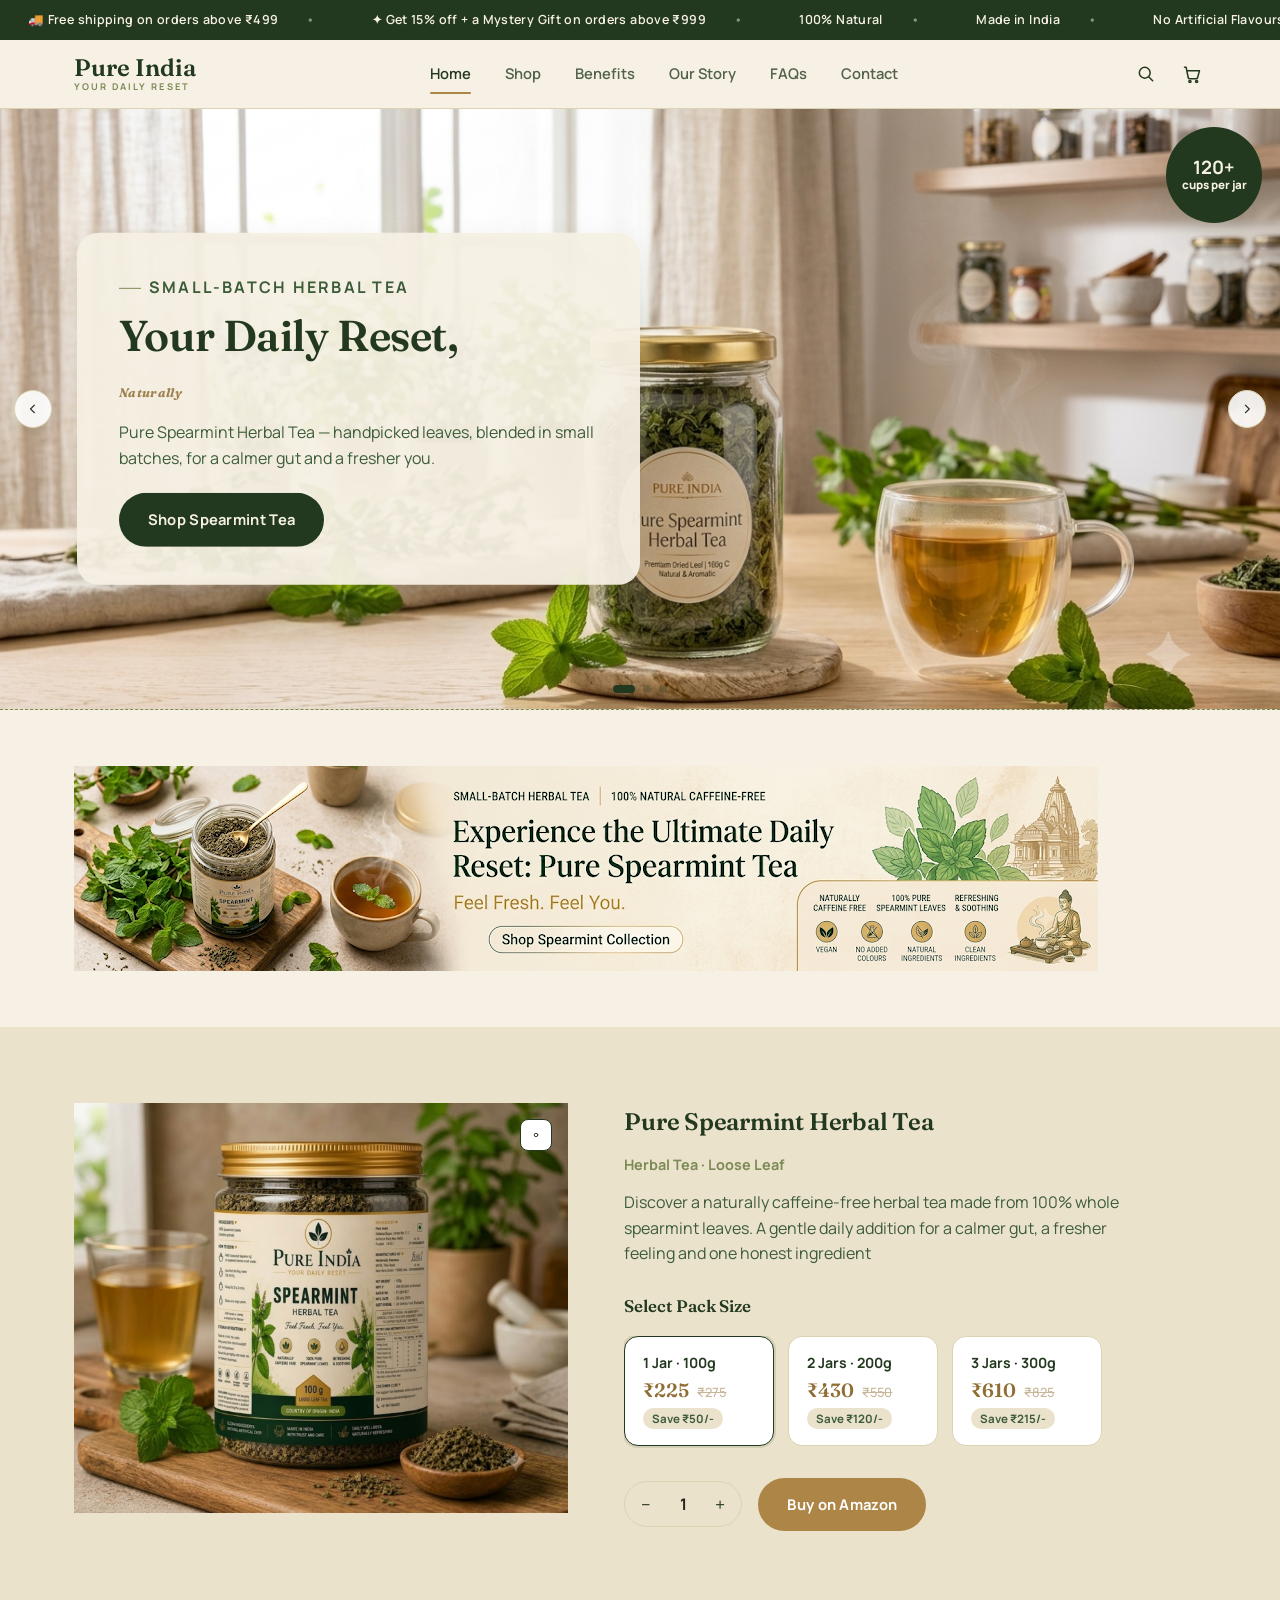
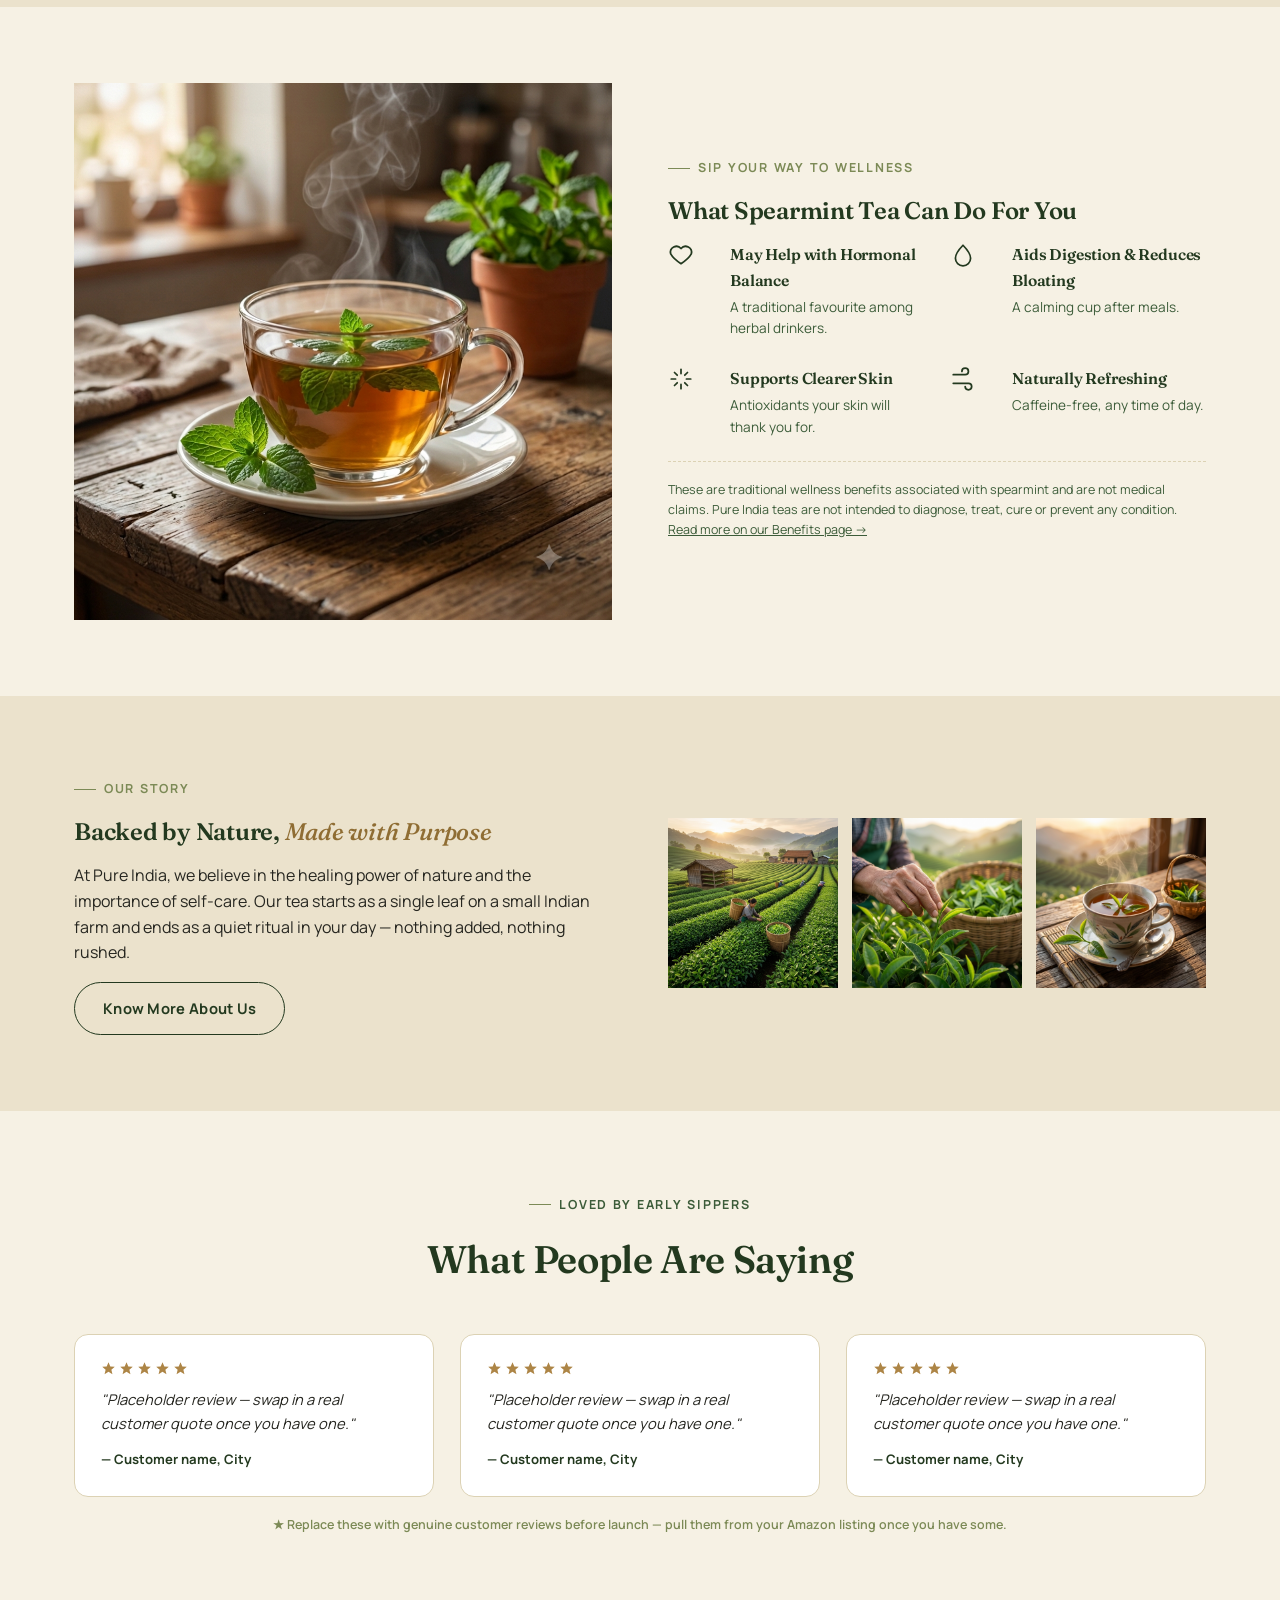
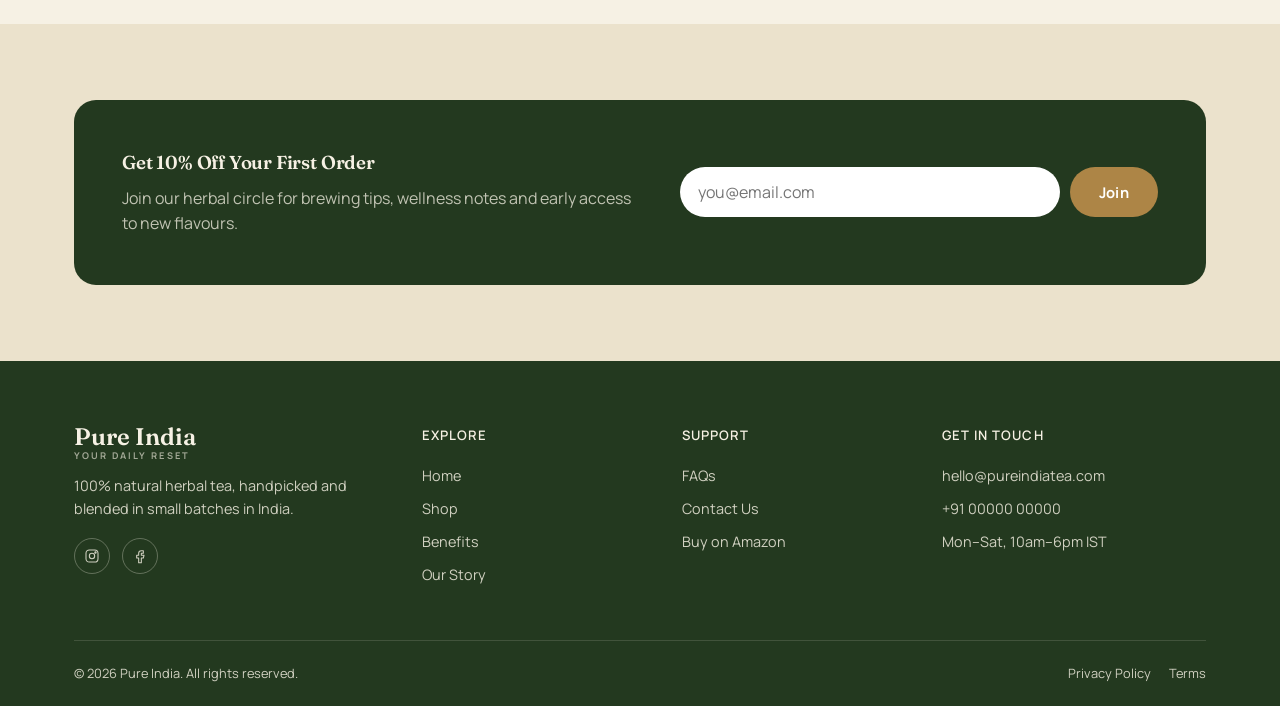
==== index.html @ 882fca74 "updates" ====
<!DOCTYPE html>
<html lang="en" class="is-loading">

<head>
  <meta charset="UTF-8">
  <meta name="viewport" content="width=device-width, initial-scale=1.0">
  <title>Pure India — Your Daily Reset, Naturally</title>
  <meta name="description"
    content="Pure India makes small-batch, 100% natural herbal tea, handpicked and blended in India. Meet our first tea: Pure Spearmint Herbal Tea.">
  <link rel="stylesheet" href="css/style.css">
</head>

<body>

  <!-- ============== LOADER ============== -->
  <div id="siteLoader" class="site-loader" role="status" aria-label="Loading Pure India">
    <div class="loader-mark">
      <span class="loader-steam s1"></span>
      <span class="loader-steam s2"></span>
      <span class="loader-steam s3"></span>
      <span class="loader-pulse p1"></span>
      <span class="loader-pulse p2"></span>
      <div class="loader-card">
        <img src="public/logo.png" alt="" class="loader-logo">
      </div>
    </div>
    <p class="loader-text">Steeping your reset<span class="loader-dots"><span>.</span><span>.</span><span>.</span></span></p>
  </div>

  <!-- ============== HEADER ============== -->
  <header class="site-header">
    <div class="topbar">
      <div class="marquee">
        <div class="marquee-track">
          <span class="marquee-item">&#128666; Free shipping on orders above &#8377;499</span>
          <span class="marquee-item">&#10022; Get 15% off + a Mystery Gift on orders above &#8377;999</span>
          <span class="marquee-item">100% Natural</span>
          <span class="marquee-item">Made in India</span>
          <span class="marquee-item">No Artificial Flavours</span>
          <span class="marquee-item">&#128666; Free shipping on orders above &#8377;499</span>
          <span class="marquee-item">&#10022; Get 15% off + a Mystery Gift on orders above &#8377;999</span>
          <span class="marquee-item">100% Natural</span>
          <span class="marquee-item">Made in India</span>
          <span class="marquee-item">No Artificial Flavours</span>
        </div>
      </div>
    </div>
    <div class="nav-wrap container">
      <a href="index.html" class="logo">Pure India <span>Your Daily Reset</span></a>
      <nav class="main-nav" id="mainNav">
        <a href="index.html" class="active">Home</a>
        <a href="shop.html">Shop</a>
        <a href="benefits.html">Benefits</a>
        <a href="our-story.html">Our Story</a>
        <a href="faqs.html">FAQs</a>
        <a href="contact.html">Contact</a>
      </nav>
      <div class="nav-actions">
        <button class="icon-btn" id="searchToggle" aria-label="Toggle search">
          <svg viewBox="0 0 24 24" fill="none" stroke="currentColor" stroke-width="1.8" stroke-linecap="round">
            <circle cx="10.5" cy="10.5" r="6.5" />
            <line x1="20" y1="20" x2="15.5" y2="15.5" />
          </svg>
        </button>
        <a href="shop.html" class="icon-btn" aria-label="Shop">
          <svg viewBox="0 0 24 24" fill="none" stroke="currentColor" stroke-width="1.8" stroke-linecap="round"
            stroke-linejoin="round">
            <path d="M3 4h2l2.4 12.2a2 2 0 0 0 2 1.6h7.4a2 2 0 0 0 2-1.6L21 8H6" />
            <circle cx="9.5" cy="21" r="1.3" />
            <circle cx="17.5" cy="21" r="1.3" />
          </svg>
        </a>
        <button class="icon-btn menu-toggle" id="menuToggle" aria-label="Toggle menu" aria-expanded="false">
          <svg viewBox="0 0 24 24" fill="none" stroke="currentColor" stroke-width="1.8" stroke-linecap="round">
            <line x1="3" y1="6" x2="21" y2="6" />
            <line x1="3" y1="12" x2="21" y2="12" />
            <line x1="3" y1="18" x2="21" y2="18" />
          </svg>
        </button>
      </div>
    </div>
    <form class="search-bar" id="searchForm">
      <input type="text" id="searchInput" placeholder="Search teas, benefits, brewing tips…">
      <button type="submit">Go</button>
    </form>
  </header>

  <!-- ============== HERO CAROUSEL (full top section) ============== -->
  <section class="hero-carousel">
    <div class="carousel" id="heroCarousel">
      <div class="carousel-track">
        <div class="carousel-slide">
          <div class="carousel-caption">
            <p class="eyebrow">Small-batch herbal tea</p>
            <h1>Your Daily Reset,<br><span class="script">Naturally</span></h1>
            <p>Pure Spearmint Herbal Tea — handpicked leaves, blended in small batches, for a calmer gut and a fresher
              you.</p>
            <a href="shop.html" class="btn btn-primary">Shop Spearmint Tea</a>
          </div>
          <img src="public/carousal-1.png" alt="Spearmint jar with loose leaf tea">
          <div class="pill-tag"><strong>120+</strong>cups per jar</div>
        </div>
        <div class="carousel-slide slide-promo">
          <div class="carousel-caption">
            <p class="eyebrow">India's Finest Wellness Teas</p>
            <h1>Get 15% Off + <span class="script">a Mystery Gift</span></h1>
            <p>On every order above ₹999. Stock up on your daily reset.</p>
            <a href="shop.html" class="btn btn-gold">Shop Now</a>
          </div>
          <img src="public/carousal-2.png" alt="Promo graphic — 15% off and a mystery gift, jar with gift packaging">
        </div>
        <div class="carousel-slide">
          <div class="carousel-caption">
            <p class="eyebrow">100% Natural · Caffeine-Free</p>
            <h1>Made with Care, <span class="script">Made in India</span></h1>
            <p>No dust, no fillers, no artificial colour or flavour — just whole spearmint leaves.</p>
            <a href="benefits.html" class="btn btn-primary">See the Benefits</a>
          </div>
          <img src="public/carousal-3.png" alt="brewed cup with fresh mint">
          <div class="pill-tag"><strong>120+</strong>cups per jar</div>
        </div>
      </div>
      <button class="carousel-arrow prev" aria-label="Previous slide">&#8249;</button>
      <button class="carousel-arrow next" aria-label="Next slide">&#8250;</button>
      <div class="carousel-dots">
        <button class="dot active" data-index="0" aria-label="Slide 1"></button>
        <button class="dot" data-index="1" aria-label="Slide 2"></button>
        <button class="dot" data-index="2" aria-label="Slide 3"></button>
      </div>
    </div>
  </section>

  <!-- ============== BANNER STRIP (placeholder, below carousel) ============== -->
  <section class="tagline-banner-section">
    <div class="container">
      <img src="public/Banner.png" alt="brewed cup with fresh mint">
    </div>
  </section>

  <!-- ============== PRODUCT SHOWCASE ============== -->
  <section class="section-alt">
    <div class="container product-showcase reveal">
      <div class="product-showcase-media">
        <div class="media-badge" aria-hidden="true">
          <svg viewBox="0 0 24 24" fill="none" stroke="currentColor" stroke-width="1.6" stroke-linecap="round"
            stroke-linejoin="round">
            <circle cx="12" cy="12" r="3" />
          </svg>
        </div>
        <img src="public/image-1.jpg" alt="Pure Spearmint Tea jar">
      </div>

      <div class="product-showcase-info">
        <h2>Pure Spearmint Herbal Tea</h2>
        <p class="category-label">Herbal Tea · Loose Leaf</p>
        <p class="showcase-desc">Discover a naturally caffeine-free herbal tea made from 100% whole spearmint leaves. A
          gentle daily addition for a calmer gut, a fresher feeling and one honest ingredient</p>


        <h3 class="mini-heading">Select Pack Size</h3>
        <div class="pack-scroller">
          <button class="pack-card active" type="button">
            <span class="pack-label">1 Jar · 100g</span>
            <span class="pack-price">₹225 <del>₹275</del></span>
            <span class="pack-save">Save ₹50/-</span>
          </button>
          <button class="pack-card" type="button">
            <span class="pack-label">2 Jars · 200g</span>
            <span class="pack-price">₹430 <del>₹550</del></span>
            <span class="pack-save">Save ₹120/-</span>
          </button>
          <button class="pack-card" type="button">
            <span class="pack-label">3 Jars · 300g</span>
            <span class="pack-price">₹610 <del>₹825</del></span>
            <span class="pack-save">Save ₹215/-</span>
          </button>
        </div>

        <div class="qty-buy-row">
          <div class="qty-box">
            <button class="qty-minus" aria-label="Decrease quantity">−</button>
            <span>1</span>
            <button class="qty-plus" aria-label="Increase quantity">+</button>
          </div>
          <a href="#" class="btn btn-gold amazon-cta">Buy on Amazon</a>
        </div>
      </div>
    </div>
  </section>

  <!-- ============== WELLNESS BENEFITS TEASER ============== -->
  <section>

    <div class="container wellness-strip">
      <div class="reveal">
        <img src="public/image-2.png" alt="brewed cup with mint leaves">
      </div>
      <div class="reveal">
        <p class="eyebrow">Sip your way to wellness</p>
        <h2>What Spearmint Tea Can Do For You</h2>
        <div class="wellness-list">
          <div class="wellness-item">
            <div class="icon-wrap"><svg viewBox="0 0 24 24" fill="none" stroke="currentColor" stroke-width="1.6"
                stroke-linecap="round" stroke-linejoin="round">
                <path d="M12 20s-7-4.4-9.5-9A5.5 5.5 0 0 1 12 6a5.5 5.5 0 0 1 9.5 5c-2.5 4.6-9.5 9-9.5 9z" />
              </svg></div>
            <div>
              <h4>May Help with Hormonal Balance</h4>
              <p>A traditional favourite among herbal drinkers.</p>
            </div>
          </div>
          <div class="wellness-item">
            <div class="icon-wrap"><svg viewBox="0 0 24 24" fill="none" stroke="currentColor" stroke-width="1.6"
                stroke-linecap="round" stroke-linejoin="round">
                <path d="M12 3s7 7.2 7 12a7 7 0 0 1-14 0c0-4.8 7-12 7-12z" />
              </svg></div>
            <div>
              <h4>Aids Digestion &amp; Reduces Bloating</h4>
              <p>A calming cup after meals.</p>
            </div>
          </div>
          <div class="wellness-item">
            <div class="icon-wrap"><svg viewBox="0 0 24 24" fill="none" stroke="currentColor" stroke-width="1.6"
                stroke-linecap="round" stroke-linejoin="round">
                <path d="M12 3v4M12 17v4M3 12h4M17 12h4M6 6l2.5 2.5M15.5 15.5L18 18M18 6l-2.5 2.5M8.5 15.5L6 18" />
              </svg></div>
            <div>
              <h4>Supports Clearer Skin</h4>
              <p>Antioxidants your skin will thank you for.</p>
            </div>
          </div>
          <div class="wellness-item">
            <div class="icon-wrap"><svg viewBox="0 0 24 24" fill="none" stroke="currentColor" stroke-width="1.6"
                stroke-linecap="round">
                <path d="M3 8h11a3 3 0 1 0-3-3" />
                <path d="M3 16h14a3 3 0 1 1-3 3" />
              </svg></div>
            <div>
              <h4>Naturally Refreshing</h4>
              <p>Caffeine-free, any time of day.</p>
            </div>
          </div>
        </div>
        <p class="disclaimer" style="margin-top:22px;">These are traditional wellness benefits associated with spearmint
          and are not medical claims. Pure India teas are not intended to diagnose, treat, cure or prevent any
          condition. <a href="benefits.html" style="text-decoration:underline;">Read more on our Benefits page →</a></p>
      </div>
    </div>
  </section>

  <!-- ============== STORY TEASER ============== -->
  <section class="section-alt">
    <div class="container story-strip">
      <div class="reveal">
        <p class="eyebrow">Our Story</p>
        <h2>Backed by Nature, <span class="script">Made with Purpose</span></h2>
        <p>At Pure India, we believe in the healing power of nature and the importance of self-care. Our tea starts as a
          single leaf on a small Indian farm and ends as a quiet ritual in your day — nothing added, nothing rushed.</p>
        <a href="our-story.html" class="btn btn-outline">Know More About Us</a>
      </div>
      <div class="photo-fan reveal">
        <img src="public/image-3.png" alt="Farm photo">
        <img src="public/image-4.png" alt="Handpicked leaves">
        <img src="public/image-5.png" alt="Cup of tea">
      </div>
    </div>
  </section>

  <!-- ============== TESTIMONIALS (placeholder) ============== -->
  <section>
    <div class="container">
      <div class="section-head reveal">
        <p class="eyebrow">Loved by early sippers</p>
        <h2>What People Are Saying</h2>
      </div>
      <div class="testimonial-grid reveal">
        <div class="testimonial-card">
          <div class="stars"><svg viewBox="0 0 24 24" fill="currentColor">
              <path d="M12 2l2.9 6.6 7.1.7-5.4 4.7 1.7 7-6.3-3.8-6.3 3.8 1.7-7L2 9.3l7.1-.7L12 2z" />
            </svg><svg viewBox="0 0 24 24" fill="currentColor">
              <path d="M12 2l2.9 6.6 7.1.7-5.4 4.7 1.7 7-6.3-3.8-6.3 3.8 1.7-7L2 9.3l7.1-.7L12 2z" />
            </svg><svg viewBox="0 0 24 24" fill="currentColor">
              <path d="M12 2l2.9 6.6 7.1.7-5.4 4.7 1.7 7-6.3-3.8-6.3 3.8 1.7-7L2 9.3l7.1-.7L12 2z" />
            </svg><svg viewBox="0 0 24 24" fill="currentColor">
              <path d="M12 2l2.9 6.6 7.1.7-5.4 4.7 1.7 7-6.3-3.8-6.3 3.8 1.7-7L2 9.3l7.1-.7L12 2z" />
            </svg><svg viewBox="0 0 24 24" fill="currentColor">
              <path d="M12 2l2.9 6.6 7.1.7-5.4 4.7 1.7 7-6.3-3.8-6.3 3.8 1.7-7L2 9.3l7.1-.7L12 2z" />
            </svg></div>
          <p>"Placeholder review — swap in a real customer quote once you have one."</p>
          <footer>— Customer name, City</footer>
        </div>
        <div class="testimonial-card">
          <div class="stars"><svg viewBox="0 0 24 24" fill="currentColor">
              <path d="M12 2l2.9 6.6 7.1.7-5.4 4.7 1.7 7-6.3-3.8-6.3 3.8 1.7-7L2 9.3l7.1-.7L12 2z" />
            </svg><svg viewBox="0 0 24 24" fill="currentColor">
              <path d="M12 2l2.9 6.6 7.1.7-5.4 4.7 1.7 7-6.3-3.8-6.3 3.8 1.7-7L2 9.3l7.1-.7L12 2z" />
            </svg><svg viewBox="0 0 24 24" fill="currentColor">
              <path d="M12 2l2.9 6.6 7.1.7-5.4 4.7 1.7 7-6.3-3.8-6.3 3.8 1.7-7L2 9.3l7.1-.7L12 2z" />
            </svg><svg viewBox="0 0 24 24" fill="currentColor">
              <path d="M12 2l2.9 6.6 7.1.7-5.4 4.7 1.7 7-6.3-3.8-6.3 3.8 1.7-7L2 9.3l7.1-.7L12 2z" />
            </svg><svg viewBox="0 0 24 24" fill="currentColor">
              <path d="M12 2l2.9 6.6 7.1.7-5.4 4.7 1.7 7-6.3-3.8-6.3 3.8 1.7-7L2 9.3l7.1-.7L12 2z" />
            </svg></div>
          <p>"Placeholder review — swap in a real customer quote once you have one."</p>
          <footer>— Customer name, City</footer>
        </div>
        <div class="testimonial-card">
          <div class="stars"><svg viewBox="0 0 24 24" fill="currentColor">
              <path d="M12 2l2.9 6.6 7.1.7-5.4 4.7 1.7 7-6.3-3.8-6.3 3.8 1.7-7L2 9.3l7.1-.7L12 2z" />
            </svg><svg viewBox="0 0 24 24" fill="currentColor">
              <path d="M12 2l2.9 6.6 7.1.7-5.4 4.7 1.7 7-6.3-3.8-6.3 3.8 1.7-7L2 9.3l7.1-.7L12 2z" />
            </svg><svg viewBox="0 0 24 24" fill="currentColor">
              <path d="M12 2l2.9 6.6 7.1.7-5.4 4.7 1.7 7-6.3-3.8-6.3 3.8 1.7-7L2 9.3l7.1-.7L12 2z" />
            </svg><svg viewBox="0 0 24 24" fill="currentColor">
              <path d="M12 2l2.9 6.6 7.1.7-5.4 4.7 1.7 7-6.3-3.8-6.3 3.8 1.7-7L2 9.3l7.1-.7L12 2z" />
            </svg><svg viewBox="0 0 24 24" fill="currentColor">
              <path d="M12 2l2.9 6.6 7.1.7-5.4 4.7 1.7 7-6.3-3.8-6.3 3.8 1.7-7L2 9.3l7.1-.7L12 2z" />
            </svg></div>
          <p>"Placeholder review — swap in a real customer quote once you have one."</p>
          <footer>— Customer name, City</footer>
        </div>
      </div>
      <p class="placeholder-note">★ Replace these with genuine customer reviews before launch — pull them from your
        Amazon listing once you have some.</p>
    </div>
  </section>

  <!-- ============== NEWSLETTER ============== -->
  <section class="section-alt">
    <div class="container">
      <div class="newsletter reveal">
        <div>
          <h3>Get 10% Off Your First Order</h3>
          <p>Join our herbal circle for brewing tips, wellness notes and early access to new flavours.</p>
        </div>
        <div>
          <form class="newsletter-form" data-fake-form data-success-msg="Thanks for joining! Check your inbox soon.">
            <input type="email" required placeholder="you@email.com">
            <button type="submit" class="btn btn-gold">Join</button>
          </form>
          <p class="form-msg" style="color:var(--cream);"></p>
        </div>
      </div>
    </div>
  </section>

  <!-- ============== FOOTER ============== -->
  <footer class="site-footer">
    <div class="container">
      <div class="footer-grid">
        <div>
          <a href="index.html" class="logo">Pure India <span>Your Daily Reset</span></a>
          <p style="max-width:280px; font-size:.9rem;">100% natural herbal tea, handpicked and blended in small batches
            in India.</p>
          <div class="footer-social">
            <a href="#" aria-label="Instagram"><svg viewBox="0 0 24 24" fill="none" stroke="currentColor"
                stroke-width="1.6">
                <rect x="3" y="3" width="18" height="18" rx="5" />
                <circle cx="12" cy="12" r="4" />
                <circle cx="17.2" cy="6.8" r="1" />
              </svg></a>
            <a href="#" aria-label="Facebook"><svg viewBox="0 0 24 24" fill="none" stroke="currentColor"
                stroke-width="1.6" stroke-linecap="round" stroke-linejoin="round">
                <path d="M14 8h3V4h-3a4 4 0 0 0-4 4v3H7v4h3v7h4v-7h3l1-4h-4V8z" />
              </svg></a>
          </div>
        </div>
        <div>
          <h4>Explore</h4>
          <ul class="footer-links">
            <li><a href="index.html">Home</a></li>
            <li><a href="shop.html">Shop</a></li>
            <li><a href="benefits.html">Benefits</a></li>
            <li><a href="our-story.html">Our Story</a></li>
          </ul>
        </div>
        <div>
          <h4>Support</h4>
          <ul class="footer-links">
            <li><a href="faqs.html">FAQs</a></li>
            <li><a href="contact.html">Contact Us</a></li>
            <li><a href="shop.html" class="amazon-cta">Buy on Amazon</a></li>
          </ul>
        </div>
        <div>
          <h4>Get in Touch</h4>
          <ul class="footer-links">
            <li>hello@pureindiatea.com</li>
            <li>+91 00000 00000</li>
            <li>Mon–Sat, 10am–6pm IST</li>
          </ul>
        </div>
      </div>
      <div class="container footer-bottom">
        <span>© 2026 Pure India. All rights reserved.</span>
        <div class="footer-bottom-links"><a href="#">Privacy Policy</a><a href="#">Terms</a></div>
      </div>
    </div>
  </footer>

  <script src="js/script.js"></script>
</body>

</html>
---- css/style.css ----
/* =========================================================
   PURE INDIA — Design Tokens
   Palette:
     --cream        #F6F1E4  base background
     --cream-dark   #EBE2CC  section alt background
     --forest       #23391F  primary / headings / nav
     --forest-light #3C5C39  secondary green
     --olive        #7C8A56  muted accent / icons
     --gold         #AD8546  CTA / price / highlights
     --ink          #262620  body text
     --line         #DCD2B4  hairline borders
   Type:
     Display: "Fraunces"  (characterful serif, used with restraint)
     Body:    "Manrope"   (clean, warm-neutral sans)
   Signature element: hand-drawn single-line botanical leaf motif,
   used as dividers, bullets and placeholder art throughout.
   ========================================================= */

@import url('https://fonts.googleapis.com/css2?family=Fraunces:ital,opsz,wght@0,9..144,400;0,9..144,500;0,9..144,600;1,9..144,500&family=Manrope:wght@400;500;600;700;800&display=swap');

:root{
  --cream:#F6F1E4;
  --cream-dark:#EBE2CC;
  --forest:#23391F;
  --forest-light:#3C5C39;
  --olive:#7C8A56;
  --gold:#AD8546;
  --gold-dark:#8F6D33;
  --ink:#262620;
  --line:#DCD2B4;
  --white:#FFFFFF;
  --radius-lg:22px;
  --radius-md:14px;
  --radius-sm:8px;
  --shadow-soft: 0 14px 34px rgba(35,57,31,0.10);
  --shadow-tight: 0 6px 16px rgba(35,57,31,0.10);
  --container: 1180px;
}

*,*::before,*::after{ box-sizing:border-box; }
html{ scroll-behavior:smooth; overflow-x:hidden; }
body{
  margin:0;
  max-width:100%;
  background:var(--cream);
  color:var(--ink);
  font-family:'Manrope', sans-serif;
  font-size:16px;
  line-height:1.6;
  -webkit-font-smoothing:antialiased;
}
img{ max-width:100%; display:block; }
a{ color:inherit; text-decoration:none; }
ul{ margin:0; padding:0; list-style:none; }
button{ font-family:inherit; cursor:pointer; }
input,textarea,select{ font-family:inherit; font-size:1rem; }

h1,h2,h3,h4{
  font-family:'Fraunces', serif;
  color:var(--forest);
  margin:0 0 .5em;
  font-weight:600;
  letter-spacing:-0.01em;
}
.script{
  font-style:italic;
  font-weight:500;
  color:var(--gold-dark);
}
p{ margin:0 0 1em; }
.container{
  max-width:var(--container);
  margin:0 auto;
  padding:0 24px;
}
.eyebrow{
  display:inline-flex;
  align-items:center;
  gap:8px;
  font-size:.78rem;
  font-weight:700;
  letter-spacing:.14em;
  text-transform:uppercase;
  color:var(--olive);
  margin-bottom:14px;
}
.eyebrow::before{
  content:"";
  width:22px; height:1px;
  background:var(--olive);
  display:inline-block;
}

/* Buttons */
.btn{
  display:inline-flex;
  align-items:center;
  justify-content:center;
  gap:8px;
  padding:14px 28px;
  border-radius:999px;
  font-weight:700;
  font-size:.92rem;
  letter-spacing:.02em;
  border:1.5px solid transparent;
  transition:transform .18s ease, box-shadow .18s ease, background .18s ease, color .18s ease;
  white-space:nowrap;
}
.btn:active{ transform:translateY(1px); }
.btn-primary{ background:var(--forest); color:var(--cream); }
.btn-primary:hover{ background:var(--forest-light); box-shadow:var(--shadow-tight); }
.btn-gold{ background:var(--gold); color:var(--white); }
.btn-gold:hover{ background:var(--gold-dark); box-shadow:var(--shadow-tight); }
.btn-outline{ background:transparent; color:var(--forest); border-color:var(--forest); }
.btn-outline:hover{ background:var(--forest); color:var(--cream); }
.btn-ghost{ background:transparent; color:var(--cream); border-color:rgba(246,241,228,.5); }
.btn-ghost:hover{ background:rgba(246,241,228,.12); }
.btn-block{ width:100%; }
.btn-sm{ padding:10px 18px; font-size:.82rem; }

/* =========================================================
   HEADER
   ========================================================= */
.topbar{
  background:var(--forest);
  color:var(--cream);
  font-size:.78rem;
  letter-spacing:.03em;
  overflow:hidden;
  padding:10px 0;
}
.marquee{ width:100%; overflow:hidden; }
.marquee-track{
  display:flex;
  align-items:center;
  width:max-content;
  animation:marquee-scroll 26s linear infinite;
}
.marquee:hover .marquee-track,
.marquee:focus-within .marquee-track{ animation-play-state:paused; }
.marquee-item{
  display:flex;
  align-items:center;
  white-space:nowrap;
  font-weight:600;
  padding:0 28px;
}
.marquee-item::after{
  content:"•";
  margin-left:28px;
  opacity:.5;
}
@keyframes marquee-scroll{
  from{ transform:translateX(0); }
  to{ transform:translateX(-50%); }
}

.site-header{
  position:sticky;
  top:0;
  z-index:60;
  background:rgba(246,241,228,.94);
  backdrop-filter:blur(6px);
  border-bottom:1px solid var(--line);
}
.nav-wrap{
  display:flex;
  align-items:center;
  justify-content:space-between;
  padding:16px 24px;
  gap:20px;
}
.logo{
  font-family:'Fraunces', serif;
  font-size:1.5rem;
  font-weight:600;
  color:var(--forest);
  line-height:1;
  display:flex;
  flex-direction:column;
  gap:2px;
}
.logo span{
  font-family:'Manrope', sans-serif;
  font-size:.58rem;
  font-weight:700;
  letter-spacing:.22em;
  text-transform:uppercase;
  color:var(--olive);
}
.main-nav{
  display:flex;
  gap:34px;
  font-weight:600;
  font-size:.92rem;
}
.main-nav a{
  position:relative;
  padding:6px 0;
  color:var(--forest);
  opacity:.78;
}
.main-nav a:hover{ opacity:1; }
.main-nav a.active{ opacity:1; }
.main-nav a.active::after{
  content:"";
  position:absolute;
  left:0; right:0; bottom:-2px;
  height:2px;
  background:var(--gold);
  border-radius:2px;
}
.nav-actions{
  display:flex;
  align-items:center;
  gap:18px;
}
.icon-btn{
  background:none;
  border:none;
  color:var(--forest);
  display:flex;
  align-items:center;
  padding:4px;
}
.icon-btn svg{ width:20px; height:20px; }
.menu-toggle{ display:none; }

.search-bar{
  max-width:var(--container);
  margin:0 auto;
  padding:0 24px;
  max-height:0;
  overflow:hidden;
  transition:max-height .25s ease, padding .25s ease;
  display:flex;
  gap:10px;
}
.search-bar.open{
  max-height:70px;
  padding-bottom:16px;
}
.search-bar input{
  flex:1;
  padding:12px 16px;
  border-radius:999px;
  border:1.5px solid var(--line);
  background:var(--white);
}
.search-bar input:focus{ outline:2px solid var(--olive); outline-offset:1px; }
.search-bar button{
  padding:12px 22px;
  border-radius:999px;
  background:var(--forest);
  color:var(--cream);
  border:none;
  font-weight:700;
}

/* =========================================================
   HERO
   ========================================================= */
.hero{
  background:linear-gradient(180deg, var(--cream) 0%, var(--cream-dark) 100%);
  overflow:hidden;
  position:relative;
}
.hero .container{
  display:grid;
  grid-template-columns:1.05fr 1fr;
  gap:56px;
  align-items:center;
  padding-top:64px;
  padding-bottom:64px;
}
.hero h1{
  font-size:clamp(2.4rem, 4.4vw, 3.6rem);
  line-height:1.06;
}
.hero-sub{
  font-size:1.08rem;
  max-width:440px;
  color:var(--forest-light);
}
.hero-badges{
  display:flex;
  gap:28px;
  margin:28px 0 32px;
  flex-wrap:wrap;
}
.hero-badge{
  display:flex;
  flex-direction:column;
  gap:8px;
  max-width:120px;
}
.hero-badge svg{ width:26px; height:26px; color:var(--forest); }
.hero-badge span{ font-size:.82rem; font-weight:700; color:var(--forest); }
.hero-cta-row{ display:flex; gap:14px; flex-wrap:wrap; }

.hero-carousel{ padding:0; }
.hero-carousel .carousel{ border-radius:0; border-width:0 0 1.5px 0; }
.hero-art{ position:relative; }
.carousel{
  position:relative;
  width:100%;
  max-width:100%;
  border-radius:var(--radius-lg);
  border:1.5px dashed var(--olive);
  background:
    repeating-linear-gradient(135deg, rgba(124,138,86,.07) 0 10px, transparent 10px 20px),
    var(--cream-dark);
  overflow:hidden;
}
.carousel-track{
  display:flex;
  width:100%;
  transition:transform .5s ease;
}
.carousel-slide{
  position:relative;
  width:100%;
  min-width:100%;
  max-width:100%;
  min-height:420px;
  display:flex;
  flex-direction:column;
  align-items:center;
  justify-content:center;
  gap:10px;
  color:var(--forest-light);
  text-align:center;
  padding:20px;
  flex-shrink:0;
}
.hero-carousel .carousel-slide{ height:600px; min-height:0; }
.carousel-slide svg{ width:44px; height:44px; opacity:.65; }
.carousel-slide span{ font-size:.78rem; font-weight:700; letter-spacing:.03em; max-width:240px; opacity:.85; }
.carousel-slide img{
  position:absolute;
  inset:0;
  width:100%;
  height:100%;
  object-fit:cover;
  z-index:1;
}
.carousel-caption{
  position:absolute;
  left:6%;
  top:50%;
  transform:translateY(-50%);
  background:rgba(246,241,228,.94);
  padding:clamp(20px,3.4vw,38px) clamp(22px,3.8vw,42px);
  border-radius:var(--radius-lg);
  width:44%;
  max-width:none;
  box-shadow:var(--shadow-soft);
  text-align:left;
  z-index:3;
}
.carousel-caption .eyebrow{ margin-bottom:12px; }
.carousel-caption h1{ font-size:clamp(1.9rem, 3.6vw, 2.7rem); line-height:1.08; margin-bottom:14px; }
.carousel-caption h1 .script{ white-space:nowrap; }
.carousel-caption p{ font-size:clamp(.85rem,1.4vw,1rem); color:var(--forest-light); max-width:100%; margin-bottom:22px; }
.carousel-arrow{
  position:absolute;
  top:50%;
  transform:translateY(-50%);
  width:clamp(30px,3.2vw,38px); height:clamp(30px,3.2vw,38px);
  border-radius:50%;
  background:rgba(255,255,255,.9);
  border:1px solid var(--line);
  display:flex;
  align-items:center;
  justify-content:center;
  font-size:1.2rem;
  line-height:1;
  color:var(--forest);
  box-shadow:var(--shadow-tight);
  z-index:5;
}
.carousel-arrow:hover{ background:var(--white); }
.carousel-arrow.prev{ left:14px; }
.carousel-arrow.next{ right:14px; }
.carousel-dots{
  position:absolute;
  bottom:16px;
  left:0; right:0;
  display:flex;
  justify-content:center;
  gap:8px;
  z-index:5;
}
.carousel-dots .dot{
  width:8px; height:8px;
  border-radius:50%;
  background:rgba(35,57,31,.28);
  border:none;
  padding:0;
  transition:width .2s ease, background .2s ease;
}
.carousel-dots .dot.active{ background:var(--forest); width:22px; border-radius:5px; }

/* CTA block (home page signature CTA) */
.cta-block{ max-width:680px; margin:0 auto; text-align:center; }
.cta-badges-row{
  display:flex;
  justify-content:center;
  gap:36px;
  margin:26px 0 30px;
  flex-wrap:wrap;
}
.cta-badge{
  display:flex;
  flex-direction:column;
  align-items:center;
  gap:8px;
  font-size:.8rem;
  font-weight:700;
  color:var(--forest);
  max-width:120px;
}
.cta-badge svg{ width:24px; height:24px; }
.cta-block .price-row{ justify-content:center; margin:10px 0 26px; }
.cta-block .hero-cta-row{ justify-content:center; }
.pill-tag{
  position:absolute;
  top:18px; right:18px;
  background:var(--forest);
  color:var(--cream);
  width:clamp(64px,7.5vw,96px); height:clamp(64px,7.5vw,96px);
  border-radius:50%;
  display:flex;
  flex-direction:column;
  align-items:center;
  justify-content:center;
  text-align:center;
  font-weight:800;
  font-size:clamp(.6rem,.9vw,.78rem);
  line-height:1.15;
  box-shadow:var(--shadow-soft);
  z-index:10;
}
.pill-tag strong{ font-size:1.15rem; }

/* Promo slide (slide 2) — carousal-2.png already has the dark green
   peacock/floral panel + "120+" pill baked into the photo itself;
   only the offer card is added here, sat in the panel's blank space. */
.slide-promo .carousel-caption{
  top:27%;
  transform:none;
  left:3%;
  width:34%;
  max-width:none;
  padding:clamp(16px,2.6vw,32px) clamp(18px,2.8vw,34px);
}
.slide-promo .carousel-caption .eyebrow{
  font-family:'Fraunces', serif;
  font-style:italic;
  font-weight:500;
  text-transform:none;
  letter-spacing:0;
  color:var(--gold-dark);
  font-size:1.05rem;
}
.slide-promo .carousel-caption .eyebrow::before{ display:none; }
.slide-promo .btn-gold{ color:var(--forest); }
.slide-promo .btn-gold:hover{ color:var(--cream); }

/* =========================================================
   PLACEHOLDER ART (used everywhere a real photo will go)
   ========================================================= */
.placeholder{
  position:relative;
  display:flex;
  flex-direction:column;
  align-items:center;
  justify-content:center;
  gap:10px;
  border-radius:var(--radius-lg);
  border:1.5px dashed var(--olive);
  background:
    repeating-linear-gradient(135deg, rgba(124,138,86,.07) 0 10px, transparent 10px 20px),
    var(--cream-dark);
  color:var(--forest-light);
  text-align:center;
  padding:20px;
  min-height:260px;
}
.placeholder svg{ width:44px; height:44px; opacity:.65; }
.placeholder span{
  font-size:.78rem;
  font-weight:700;
  letter-spacing:.03em;
  max-width:220px;
  opacity:.85;
}
.placeholder.tall{ min-height:420px; }
.placeholder.short{ min-height:170px; }
.placeholder.square{ aspect-ratio:1/1; min-height:0; }
.placeholder.round{ border-radius:50%; }

/* =========================================================
   SECTION GENERAL
   ========================================================= */
section{ padding:76px 0; }
.section-alt{ background:var(--cream-dark); }
.section-forest{ background:var(--forest); color:var(--cream); }
.section-forest h2, .section-forest h3{ color:var(--cream); }
.section-head{
  max-width:600px;
  margin:0 auto 44px;
  text-align:center;
}
.section-head h2{ font-size:clamp(1.7rem, 3vw, 2.4rem); }
.section-head p{ color:var(--forest-light); }
.section-forest .section-head p{ color:rgba(246,241,228,.78); }

/* Feature grid (icons) */
.feature-grid{
  display:grid;
  grid-template-columns:repeat(4, 1fr);
  gap:28px;
}
.feature-card{
  text-align:center;
  padding:8px;
}
.feature-card .icon-wrap{
  width:56px; height:56px;
  margin:0 auto 16px;
  border-radius:50%;
  background:var(--cream);
  border:1.5px solid var(--line);
  display:flex;
  align-items:center;
  justify-content:center;
}
.icon-wrap svg{ width:26px; height:26px; color:var(--forest); }
.feature-card h4{ font-size:1rem; margin-bottom:6px; }
.feature-card p{ font-size:.88rem; color:var(--forest-light); margin:0; }

/* Tagline banner strip (below carousel) — single full-width placeholder image */
.tagline-banner-section{ padding:56px 0; }
.tagline-dots{
  display:flex;
  justify-content:center;
  gap:7px;
  margin-bottom:22px;
}
.t-dot{
  width:7px; height:7px;
  border-radius:50%;
  background:var(--line);
}
.t-dot.active{ background:var(--olive); }
.tagline-banner{
  width:100%;
  min-height:220px;
  border-radius:var(--radius-lg);
}

/* Product showcase (home, below tagline banner) */
.product-showcase{
  display:grid;
  grid-template-columns:0.85fr 1fr;
  gap:56px;
  align-items:start;
}
.product-showcase-media{ position:relative; min-width:0; }
.product-showcase-info{ min-width:0; }

/* Prevent grid items (and their nested grids) from refusing to shrink
   below their content's intrinsic width and overflowing on mobile */
.wellness-strip > *, .story-strip > *, .product-highlight > *,
.product-detail > *, .contact-grid > *, .product-showcase > *,
.photo-fan > *, .gallery-thumbs > *{
  min-width:0;
}
.media-badge{
  position:absolute;
  top:16px; right:16px;
  width:32px; height:32px;
  border-radius:8px;
  border:1.5px solid var(--forest);
  background:var(--white);
  display:flex;
  align-items:center;
  justify-content:center;
  color:var(--forest);
  z-index:2;
}
.media-badge svg{ width:14px; height:14px; }
.category-label{
  font-size:.9rem;
  font-weight:700;
  color:var(--olive);
  margin-bottom:14px;
}
.showcase-desc{ color:var(--forest-light); max-width:520px; }
.mini-heading{
  font-size:1.05rem;
  margin:26px 0 16px;
}
.key-benefits-grid{
  display:grid;
  grid-template-columns:1fr 1fr;
  gap:18px 20px;
  margin-bottom:8px;
}
.key-benefit{ display:flex; align-items:center; gap:14px; }
.key-benefit .icon-wrap{
  flex-shrink:0;
  width:46px; height:46px;
  border-radius:12px;
  background:var(--cream-dark);
  border:none;
}
.key-benefit .icon-wrap svg{ width:20px; height:20px; }
.key-benefit span{ font-size:.9rem; font-weight:600; color:var(--ink); line-height:1.3; }

.pack-scroller{
  display:flex;
  gap:14px;
  overflow-x:auto;
  padding-bottom:6px;
  scrollbar-width:thin;
}
.pack-card{
  position:relative;
  flex:0 0 auto;
  min-width:150px;
  background:var(--white);
  border:1.5px solid var(--line);
  border-radius:var(--radius-md);
  padding:16px 18px;
  display:flex;
  flex-direction:column;
  gap:6px;
  text-align:left;
  cursor:pointer;
  transition:border-color .15s ease, box-shadow .15s ease;
}
.pack-card:hover{ border-color:var(--olive); }
.pack-card.active{ border-color:var(--forest); box-shadow:0 0 0 2px rgba(35,57,31,.12); }
.pack-tag{
  position:absolute;
  top:-11px; left:14px;
  background:var(--gold);
  color:var(--white);
  font-size:.66rem;
  font-weight:800;
  letter-spacing:.03em;
  text-transform:uppercase;
  padding:3px 10px;
  border-radius:999px;
}
.pack-label{ font-weight:700; font-size:.88rem; color:var(--forest); }
.pack-price{ font-family:'Fraunces', serif; font-size:1.2rem; color:var(--gold-dark); font-weight:600; }
.pack-price del{ font-family:'Manrope', sans-serif; font-size:.8rem; font-weight:500; opacity:.5; margin-left:4px; }
.pack-save{ font-size:.72rem; font-weight:700; color:var(--forest-light); background:var(--cream-dark); padding:3px 9px; border-radius:999px; width:fit-content; }

.qty-buy-row{ display:flex; align-items:center; gap:16px; margin-top:26px; flex-wrap:wrap; }

.product-highlight .tag{
  display:inline-block;
  background:var(--forest);
  color:var(--cream);
  font-size:.72rem;
  font-weight:700;
  letter-spacing:.08em;
  text-transform:uppercase;
  padding:5px 12px;
  border-radius:999px;
  margin-bottom:14px;
}
.price-row{
  display:flex;
  align-items:baseline;
  gap:10px;
  margin:18px 0 26px;
}
.price{ font-family:'Fraunces', serif; font-size:2rem; color:var(--gold-dark); font-weight:600; }
.price-old{ text-decoration:line-through; opacity:.5; font-size:1rem; }
.rating{ display:flex; align-items:center; gap:6px; margin-bottom:8px; }
.rating svg{ width:16px; height:16px; color:var(--gold); }

/* Product card grid (used on shop-teaser + real shop page) */
.product-card{
  background:var(--white);
  border-radius:var(--radius-lg);
  overflow:hidden;
  border:1px solid var(--line);
  box-shadow:var(--shadow-tight);
  display:flex;
  flex-direction:column;
}
.product-card .placeholder{ border-radius:0; border-width:0 0 1.5px 0; }
.product-card-body{ padding:24px; display:flex; flex-direction:column; gap:8px; flex:1; }
.product-card-body h3{ font-size:1.15rem; margin-bottom:2px; }
.product-card-body p{ font-size:.88rem; color:var(--forest-light); margin-bottom:6px; }
.product-card-body .price{ font-size:1.3rem; }

/* Wellness strip */
.wellness-strip{
  display:grid;
  grid-template-columns:1fr 1fr;
  gap:56px;
  align-items:center;
}
.wellness-list{ display:grid; grid-template-columns:1fr 1fr; gap:26px; }
.wellness-item{ display:flex; gap:14px; align-items:flex-start; }
.wellness-item .icon-wrap{ margin:0; flex-shrink:0; width:48px; height:48px; }
.wellness-item h4{ font-size:.98rem; margin-bottom:4px; }
.wellness-item p{ font-size:.85rem; margin:0; color:var(--forest-light); }

/* Story teaser / photo strip */
.story-strip{
  display:grid;
  grid-template-columns:1fr 1fr;
  gap:56px;
  align-items:center;
}
.photo-fan{ display:grid; grid-template-columns:repeat(3,1fr); gap:14px; }
.photo-fan .placeholder:nth-child(2){ transform:translateY(-14px); }

/* Testimonials */
.testimonial-grid{
  display:grid;
  grid-template-columns:repeat(3,1fr);
  gap:26px;
}
.testimonial-card{
  background:var(--white);
  border:1px solid var(--line);
  border-radius:var(--radius-md);
  padding:26px;
}
.testimonial-card .stars{ display:flex; gap:3px; margin-bottom:12px; }
.testimonial-card .stars svg{ width:15px; height:15px; color:var(--gold); }
.testimonial-card p{ font-size:.92rem; font-style:italic; color:var(--ink); margin-bottom:14px; }
.testimonial-card footer{ font-size:.82rem; font-weight:700; color:var(--forest); }
.placeholder-note{
  text-align:center;
  font-size:.78rem;
  color:var(--olive);
  margin-top:18px;
  font-weight:600;
}

/* Newsletter */
.newsletter{
  background:var(--forest);
  color:var(--cream);
  border-radius:var(--radius-lg);
  padding:48px;
  display:grid;
  grid-template-columns:1.1fr 1fr;
  gap:32px;
  align-items:center;
}
.newsletter > *{ min-width:0; }
.newsletter h3{ color:var(--cream); margin-bottom:8px; }
.newsletter p{ color:rgba(246,241,228,.75); margin:0; }
.newsletter-form{ display:flex; gap:10px; }
.newsletter-form input{
  flex:1;
  min-width:0;
  padding:14px 18px;
  border-radius:999px;
  border:none;
}
.form-msg{
  font-size:.82rem;
  margin-top:10px;
  font-weight:700;
  display:none;
}
.form-msg.show{ display:block; }

/* Footer */
.site-footer{
  background:var(--forest);
  color:rgba(246,241,228,.82);
  padding-top:64px;
}
.footer-grid{
  display:grid;
  grid-template-columns:1.4fr 1fr 1fr 1.2fr;
  gap:40px;
  padding-bottom:44px;
  border-bottom:1px solid rgba(246,241,228,.14);
}
.footer-grid h4{
  color:var(--cream);
  font-family:'Manrope',sans-serif;
  font-size:.82rem;
  letter-spacing:.08em;
  text-transform:uppercase;
  margin-bottom:18px;
}
.footer-grid .logo{ color:var(--cream); margin-bottom:14px; }
.footer-grid .logo span{ color:rgba(246,241,228,.6); }
.footer-links li{ margin-bottom:10px; font-size:.9rem; }
.footer-links a:hover{ color:var(--cream); }
.footer-social{ display:flex; gap:12px; margin-top:18px; }
.footer-social a{
  width:36px; height:36px;
  border-radius:50%;
  border:1px solid rgba(246,241,228,.3);
  display:flex; align-items:center; justify-content:center;
}
.footer-social svg{ width:16px; height:16px; }
.footer-bottom{
  display:flex;
  justify-content:space-between;
  align-items:center;
  padding:22px 0;
  font-size:.8rem;
  flex-wrap:wrap;
  gap:10px;
}
.footer-bottom-links{ display:flex; gap:18px; }

/* =========================================================
   PAGE HEADER (interior pages)
   ========================================================= */
.page-hero{
  background:var(--cream-dark);
  padding:56px 0 48px;
  text-align:center;
}
.page-hero .eyebrow{ justify-content:center; }
.page-hero .eyebrow::before{ display:none; }
.breadcrumb{
  font-size:.82rem;
  color:var(--forest-light);
  margin-bottom:14px;
}
.breadcrumb a{ font-weight:700; }
.breadcrumb span{ opacity:.6; margin:0 6px; }

/* =========================================================
   SHOP PAGE
   ========================================================= */
.product-detail{
  display:grid;
  grid-template-columns:1fr 1fr;
  gap:60px;
  align-items:start;
}
.gallery-thumbs{ display:grid; grid-template-columns:repeat(4,1fr); gap:12px; margin-top:12px; }
.gallery-thumbs .placeholder{ min-height:80px; }
.stock-note{ display:flex; align-items:center; gap:8px; font-size:.85rem; font-weight:700; color:var(--forest-light); margin-bottom:6px; }
.stock-dot{ width:8px; height:8px; border-radius:50%; background:var(--forest-light); display:inline-block; }
.qty-row{ display:flex; align-items:center; gap:16px; margin:24px 0; }
.qty-box{ display:flex; align-items:center; border:1.5px solid var(--line); border-radius:999px; overflow:hidden; }
.qty-box button{ background:none; border:none; padding:10px 16px; font-size:1.1rem; color:var(--forest); }
.qty-box span{ min-width:32px; text-align:center; font-weight:700; }
.trust-row{ display:flex; gap:22px; margin-top:26px; flex-wrap:wrap; }
.trust-row .item{ display:flex; gap:8px; align-items:center; font-size:.82rem; font-weight:700; color:var(--forest-light); }
.trust-row svg{ width:18px; height:18px; color:var(--forest); }

.accordion{ border-top:1px solid var(--line); margin-top:28px; }
.accordion-item{ border-bottom:1px solid var(--line); }
.accordion-trigger{
  width:100%;
  background:none;
  border:none;
  display:flex;
  justify-content:space-between;
  align-items:center;
  padding:18px 2px;
  font-weight:700;
  color:var(--forest);
  font-size:.98rem;
  text-align:left;
}
.accordion-trigger svg{ width:18px; height:18px; transition:transform .2s ease; flex-shrink:0; }
.accordion-trigger[aria-expanded="true"] svg{ transform:rotate(45deg); }
.accordion-panel{
  max-height:0;
  overflow:hidden;
  transition:max-height .25s ease;
  font-size:.92rem;
  color:var(--forest-light);
}
.accordion-panel p{ padding:0 2px 18px; margin:0; }

.brew-steps{ display:grid; grid-template-columns:repeat(4,1fr); gap:24px; }
.brew-step{ text-align:center; }
.brew-step .num{
  font-family:'Fraunces',serif;
  font-size:1.7rem;
  color:var(--gold-dark);
  display:block;
  margin-bottom:10px;
}
.brew-step h4{ font-size:.95rem; margin-bottom:6px; }
.brew-step p{ font-size:.85rem; color:var(--forest-light); margin:0; }

.ingredient-list{ display:flex; flex-wrap:wrap; gap:10px; }
.ingredient-chip{
  background:var(--cream-dark);
  border:1px solid var(--line);
  padding:8px 16px;
  border-radius:999px;
  font-size:.85rem;
  font-weight:700;
  color:var(--forest);
}
.disclaimer{
  font-size:.78rem;
  color:var(--forest-light);
  border-top:1px dashed var(--line);
  padding-top:18px;
  margin-top:32px;
}

/* =========================================================
   BENEFITS PAGE
   ========================================================= */
.benefit-grid{
  display:grid;
  grid-template-columns:repeat(2,1fr);
  gap:28px;
}
.benefit-card{
  display:flex;
  gap:20px;
  background:var(--white);
  border:1px solid var(--line);
  border-radius:var(--radius-md);
  padding:26px;
}
.benefit-card .icon-wrap{ flex-shrink:0; width:52px; height:52px; }
.benefit-card h3{ font-size:1.08rem; margin-bottom:6px; }
.benefit-card p{ font-size:.9rem; color:var(--forest-light); margin:0; }

/* =========================================================
   OUR STORY PAGE
   ========================================================= */
.timeline{
  display:grid;
  grid-template-columns:repeat(4,1fr);
  gap:24px;
  position:relative;
}
.timeline::before{
  content:"";
  position:absolute;
  top:28px; left:0; right:0;
  height:1px;
  background:var(--line);
  z-index:0;
}
.timeline-step{ position:relative; z-index:1; text-align:center; }
.timeline-step .dot{
  width:56px; height:56px;
  border-radius:50%;
  background:var(--cream);
  border:1.5px solid var(--forest);
  display:flex; align-items:center; justify-content:center;
  margin:0 auto 16px;
}
.timeline-step .dot svg{ width:24px; height:24px; color:var(--forest); }
.timeline-step h4{ font-size:.95rem; margin-bottom:6px; }
.timeline-step p{ font-size:.83rem; color:var(--forest-light); margin:0; }

.value-grid{ display:grid; grid-template-columns:repeat(3,1fr); gap:26px; }
.value-card{ text-align:center; padding:10px; }

/* =========================================================
   FAQ PAGE
   ========================================================= */
.faq-cats{
  display:flex;
  gap:12px;
  flex-wrap:wrap;
  justify-content:center;
  margin-bottom:40px;
}
.faq-cat-btn{
  padding:9px 20px;
  border-radius:999px;
  border:1.5px solid var(--line);
  background:var(--white);
  font-weight:700;
  font-size:.85rem;
  color:var(--forest-light);
  transition:all .18s ease;
}
.faq-cat-btn.active, .faq-cat-btn:hover{
  border-color:var(--forest);
  color:var(--forest);
  background:var(--cream-dark);
}
.faq-group{ max-width:760px; margin:0 auto 46px; }
.faq-group h3{ font-size:1.1rem; margin-bottom:14px; }

/* =========================================================
   CONTACT PAGE
   ========================================================= */
.contact-grid{
  display:grid;
  grid-template-columns:1fr 1.1fr;
  gap:56px;
}
.contact-info-card{
  display:flex;
  gap:16px;
  padding:20px 0;
  border-bottom:1px solid var(--line);
}
.contact-info-card:last-child{ border-bottom:none; }
.contact-info-card .icon-wrap{ flex-shrink:0; }
.contact-info-card h4{ font-size:.95rem; margin-bottom:4px; }
.contact-info-card p{ font-size:.9rem; margin:0; color:var(--forest-light); }

.form-grid{ display:grid; grid-template-columns:1fr 1fr; gap:18px; }
.form-grid .full{ grid-column:1/-1; }
.field label{
  display:block;
  font-size:.82rem;
  font-weight:700;
  color:var(--forest);
  margin-bottom:6px;
}
.field input, .field textarea{
  width:100%;
  padding:13px 16px;
  border-radius:var(--radius-sm);
  border:1.5px solid var(--line);
  background:var(--white);
}
.field input:focus, .field textarea:focus{ outline:2px solid var(--olive); outline-offset:1px; }
.field textarea{ resize:vertical; min-height:120px; }

/* =========================================================
   REVEAL ANIMATION
   ========================================================= */
.reveal{ opacity:0; transform:translateY(18px); transition:opacity .6s ease, transform .6s ease; min-width:0; }
.reveal.in-view{ opacity:1; transform:translateY(0); }
@media (prefers-reduced-motion: reduce){
  .reveal{ opacity:1; transform:none; transition:none; }
  html{ scroll-behavior:auto; }
}

/* =========================================================
   RESPONSIVE
   ========================================================= */
@media (max-width: 980px){
  .feature-grid{ grid-template-columns:repeat(2,1fr); gap:22px; }
  .wellness-list{ grid-template-columns:1fr; }
  .wellness-strip, .story-strip, .product-highlight, .product-detail, .contact-grid, .product-showcase{
    grid-template-columns:1fr;
  }
  .story-strip .photo-fan{ order:-1; }
  .testimonial-grid{ grid-template-columns:1fr; }
  .newsletter{ grid-template-columns:1fr; text-align:center; }
  .newsletter-form{ justify-content:center; }
  .footer-grid{ grid-template-columns:1fr 1fr; }
  .benefit-grid{ grid-template-columns:1fr; }
  .timeline{ grid-template-columns:1fr 1fr; row-gap:36px; }
  .timeline::before{ display:none; }
  .brew-steps{ grid-template-columns:1fr 1fr; }
  .form-grid{ grid-template-columns:1fr; }
  .hero-carousel .carousel-slide{ height:480px; }
}
@media (max-width: 760px){
  .main-nav{
    position:absolute;
    top:100%; left:0; right:0;
    background:var(--cream);
    flex-direction:column;
    gap:0;
    border-bottom:1px solid var(--line);
    box-shadow:var(--shadow-soft);
    max-height:0;
    overflow:hidden;
    transition:max-height .25s ease;
  }
  .main-nav.open{ max-height:400px; }
  .main-nav a{ padding:16px 24px; border-bottom:1px solid var(--line); width:100%; }
  .menu-toggle{ display:flex; }
  .hero .container{ padding-top:36px; padding-bottom:36px; }
  .footer-grid{ grid-template-columns:1fr; }
  .timeline{ grid-template-columns:1fr; }
  .value-grid{ grid-template-columns:1fr; gap:20px; }
  .gallery-thumbs{ grid-template-columns:repeat(4,1fr); }
  .newsletter{ padding:32px 24px; }
  .hero-carousel .carousel-slide{ height:420px; }
  .carousel-caption{
    left:5%; right:5%;
    width:auto;
    max-width:none;
    padding:26px 24px;
  }
  .carousel-caption p{ max-width:none; }
  .pill-tag{ top:14px; right:14px; }
  .key-benefits-grid{ grid-template-columns:1fr; }

  .slide-promo .carousel-caption{
    top:50%;
    transform:translateY(-50%);
    left:5%;
    right:5%;
    width:auto;
    max-width:none;
    padding:20px 18px;
  }
}

/* =========================================================
   SITE LOADER — first-brew intro overlay
   ========================================================= */
html.is-loading{ overflow:hidden; }

.site-loader{
  position:fixed;
  inset:0;
  z-index:9999;
  display:flex;
  flex-direction:column;
  align-items:center;
  justify-content:center;
  gap:20px;
  background:var(--cream);
  transition:opacity .6s ease, visibility .6s ease;
}
.site-loader.is-hidden{
  opacity:0;
  visibility:hidden;
  pointer-events:none;
}

.loader-mark{
  position:relative;
  width:150px;
  height:150px;
  display:flex;
  align-items:center;
  justify-content:center;
}

.loader-card{
  position:relative;
  z-index:2;
  width:120px;
  height:120px;
  border-radius:var(--radius-md);
  background:var(--white);
  box-shadow:var(--shadow-soft);
  display:flex;
  align-items:center;
  justify-content:center;
  overflow:hidden;
}

.loader-pulse{
  position:absolute;
  top:15px; left:15px; right:15px; bottom:15px;
  border-radius:var(--radius-md);
  border:1.5px solid var(--gold);
  opacity:0;
  animation:loaderPulse 2.4s ease-out infinite;
}
.loader-pulse.p2{ animation-delay:1.2s; }

.loader-logo{
  width:96px;
  height:auto;
  animation:loaderBreathe 2.4s ease-in-out infinite;
}

.loader-steam{
  position:absolute;
  top:-2px;
  width:3px;
  height:20px;
  border-radius:999px;
  background:linear-gradient(180deg, transparent, var(--olive) 55%, transparent);
  opacity:0;
  animation:loaderSteam 2.6s ease-in infinite;
  z-index:1;
}
.loader-steam.s1{ left:44px; animation-delay:.1s; }
.loader-steam.s2{ left:73px; animation-delay:.7s; }
.loader-steam.s3{ left:102px; animation-delay:1.3s; }

.loader-text{
  font-family:'Fraunces', serif;
  font-style:italic;
  font-size:.95rem;
  letter-spacing:.01em;
  color:var(--forest-light);
  display:flex;
  align-items:baseline;
  gap:2px;
  margin:0;
}
.loader-dots span{
  animation:loaderDots 1.4s ease-in-out infinite;
  opacity:0;
}
.loader-dots span:nth-child(2){ animation-delay:.2s; }
.loader-dots span:nth-child(3){ animation-delay:.4s; }

@keyframes loaderPulse{
  0%{ opacity:.6; transform:scale(1); }
  100%{ opacity:0; transform:scale(1.28); }
}

@keyframes loaderBreathe{
  0%,100%{ transform:scale(1); opacity:1; }
  50%{ transform:scale(1.045); opacity:.9; }
}

@keyframes loaderSteam{
  0%{ transform:translateY(0) scaleY(.6); opacity:0; }
  25%{ opacity:.6; }
  100%{ transform:translateY(-34px) scaleY(1.3); opacity:0; }
}

@keyframes loaderDots{
  0%,100%{ opacity:0; transform:translateY(0); }
  50%{ opacity:1; transform:translateY(-2px); }
}

@media (prefers-reduced-motion: reduce){
  .loader-logo, .loader-pulse, .loader-steam, .loader-dots span{ animation:none; }
  .loader-logo{ opacity:1; }
  .loader-pulse{ display:none; }
  .site-loader{ transition:opacity .3s ease; }
}
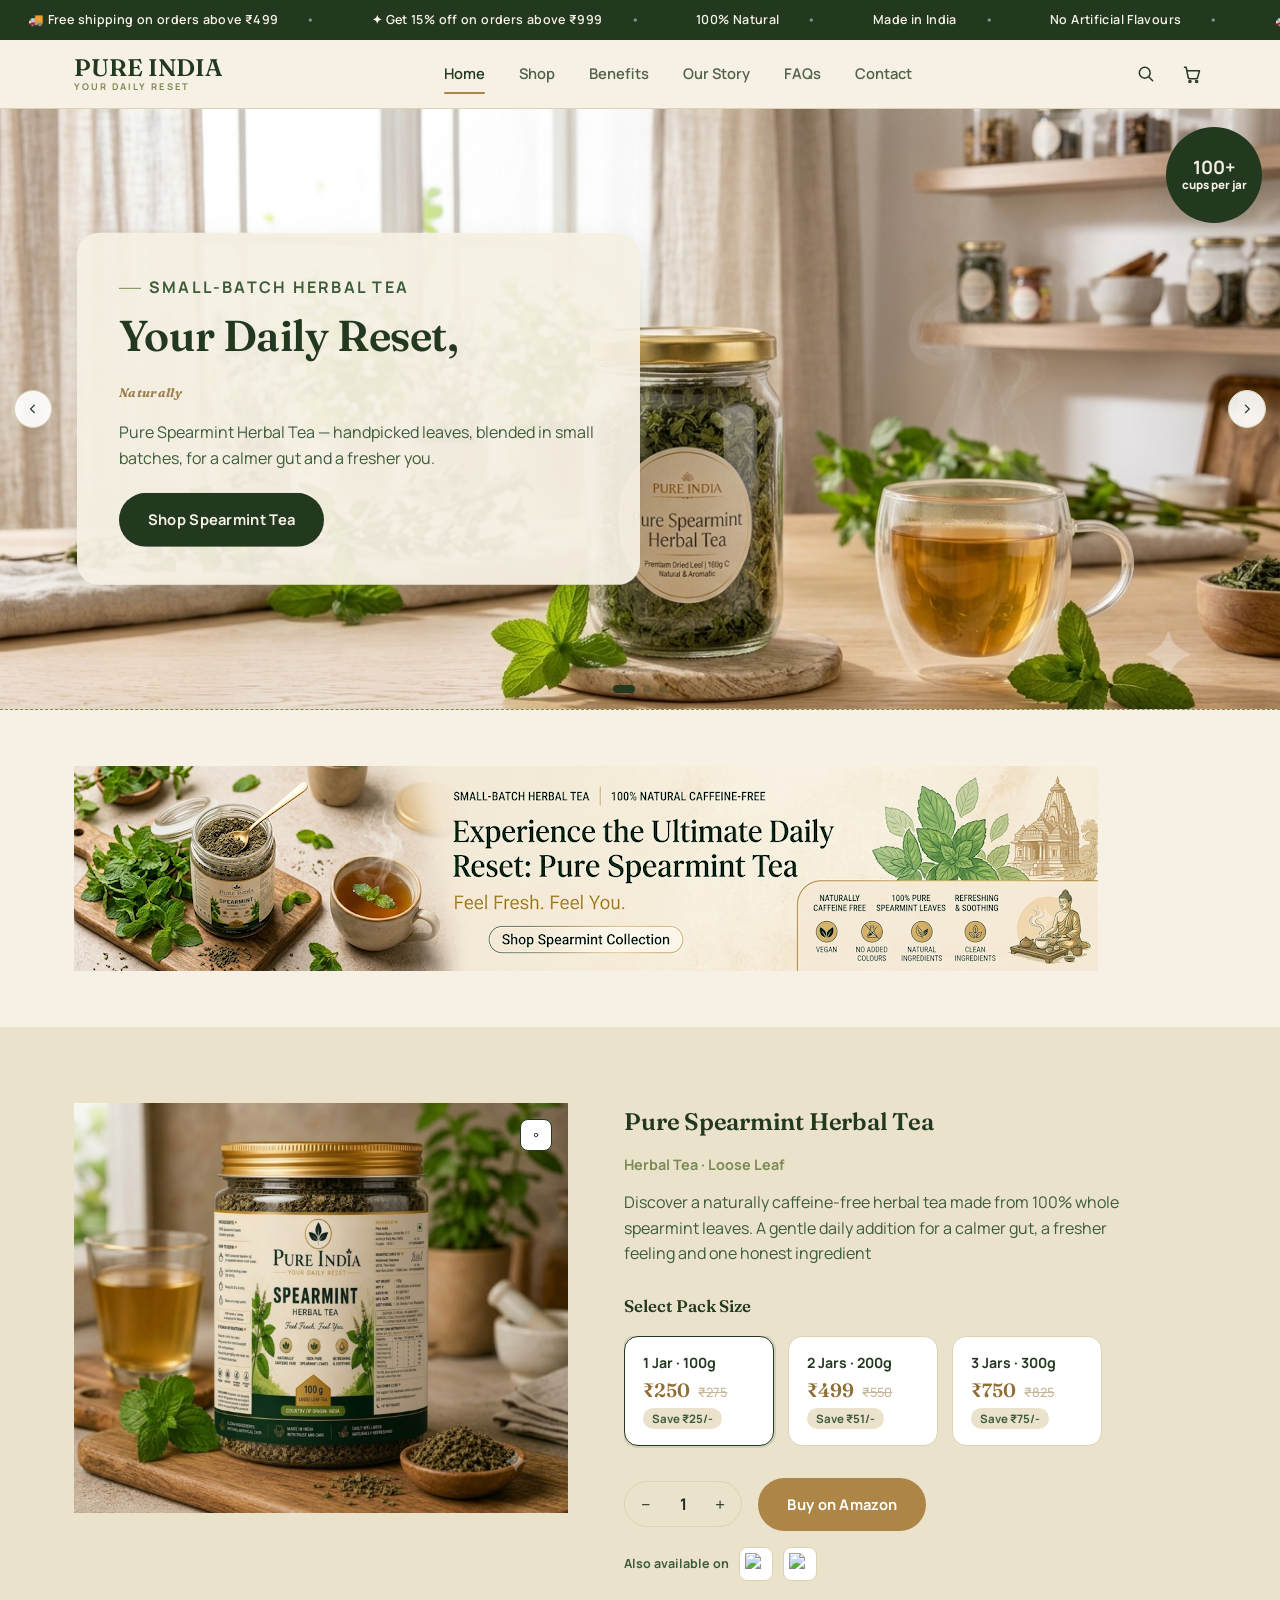
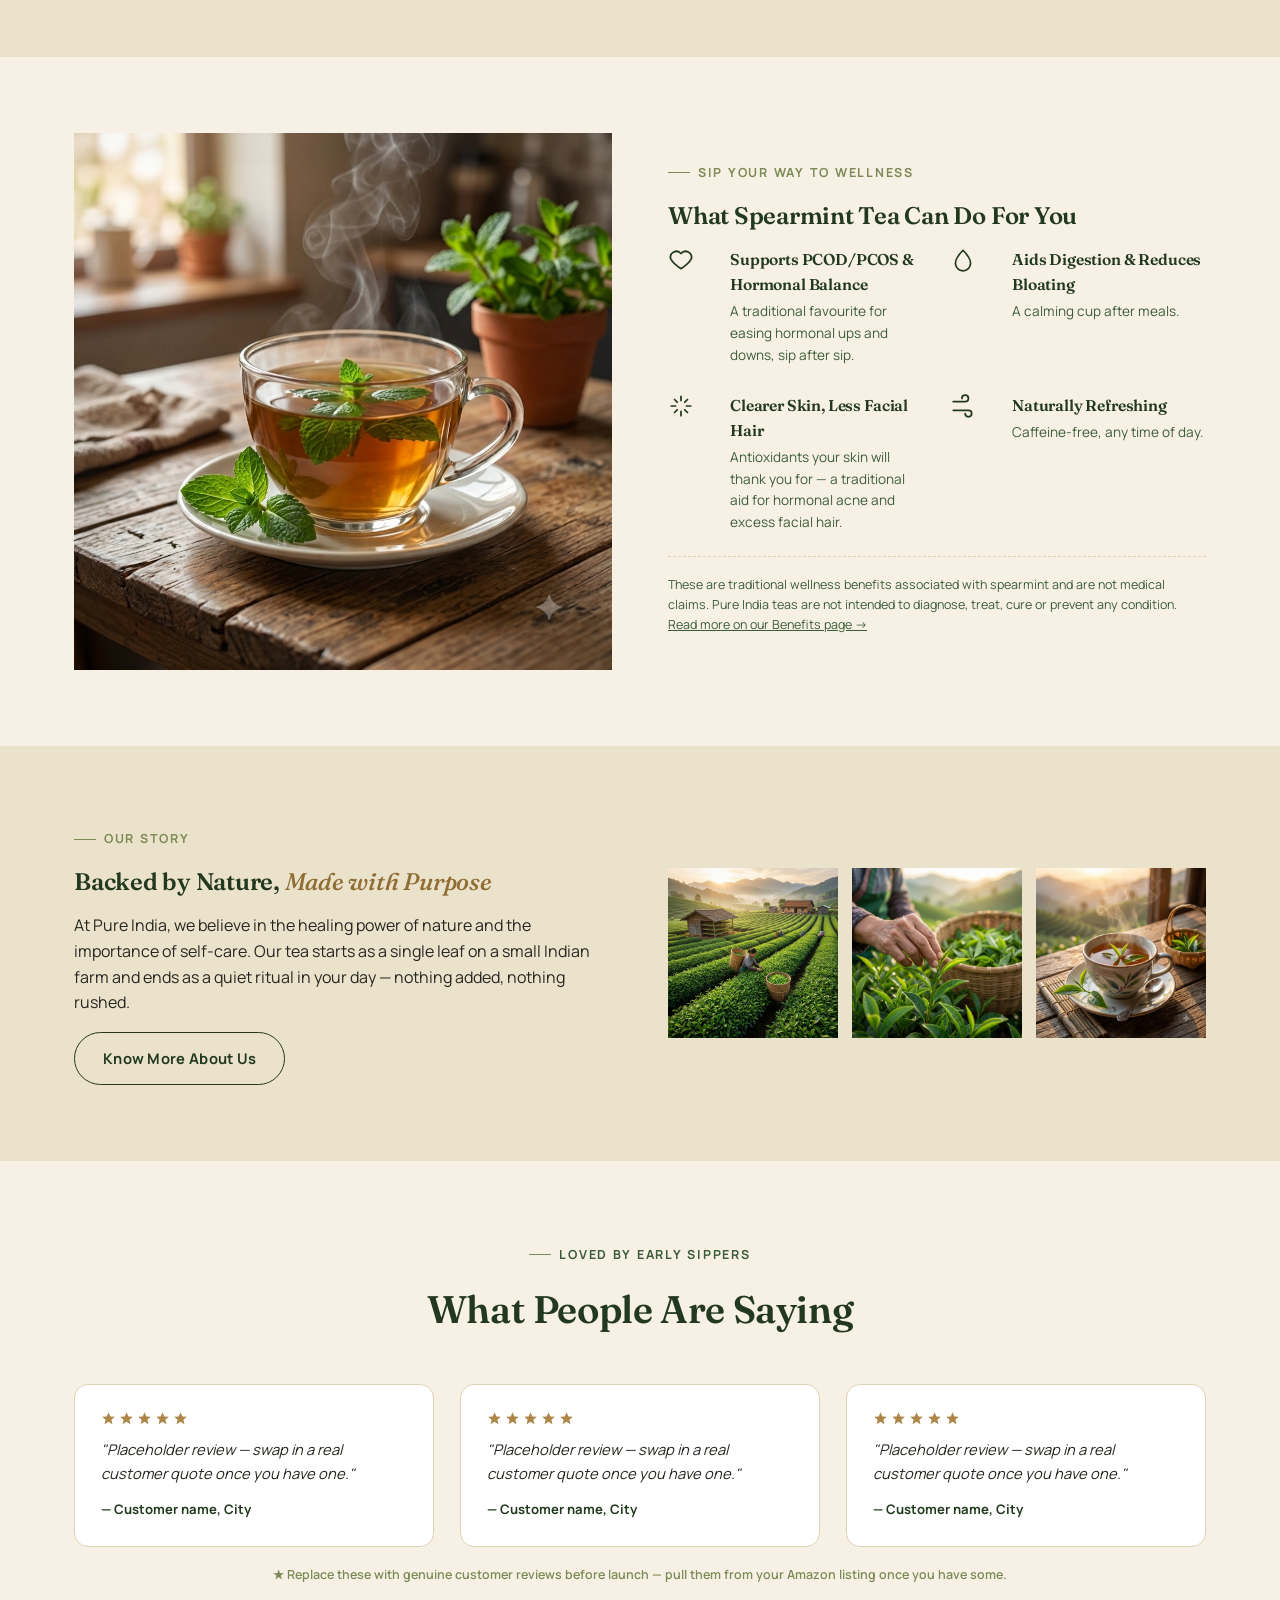
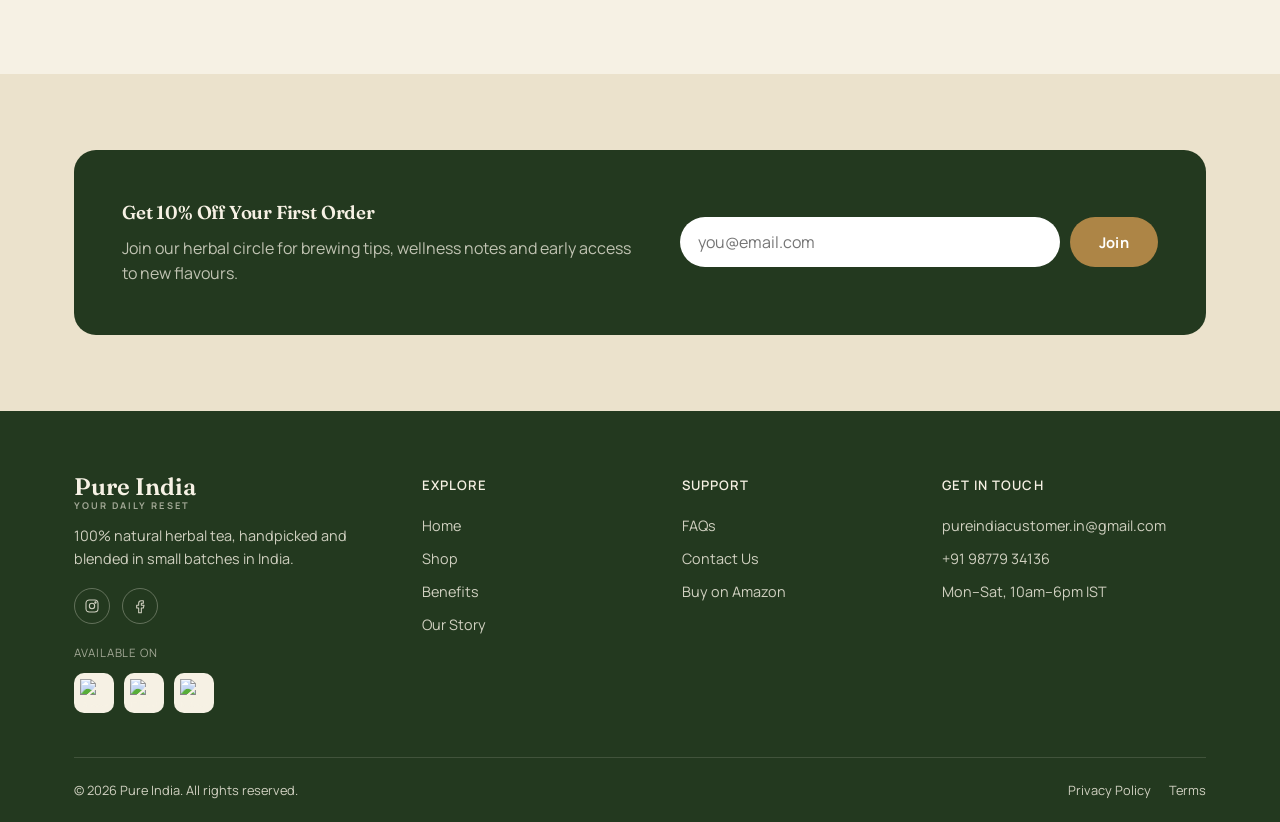
==== commit ac0f59b7: "updates" ====
--- a/index.html
+++ b/index.html
@@ -33,12 +33,12 @@
       <div class="marquee">
         <div class="marquee-track">
           <span class="marquee-item">&#128666; Free shipping on orders above &#8377;499</span>
-          <span class="marquee-item">&#10022; Get 15% off + a Mystery Gift on orders above &#8377;999</span>
+          <span class="marquee-item">&#10022; Get 15% off on orders above &#8377;999</span>
           <span class="marquee-item">100% Natural</span>
           <span class="marquee-item">Made in India</span>
           <span class="marquee-item">No Artificial Flavours</span>
           <span class="marquee-item">&#128666; Free shipping on orders above &#8377;499</span>
-          <span class="marquee-item">&#10022; Get 15% off + a Mystery Gift on orders above &#8377;999</span>
+          <span class="marquee-item">&#10022; Get 15% off on orders above &#8377;999</span>
           <span class="marquee-item">100% Natural</span>
           <span class="marquee-item">Made in India</span>
           <span class="marquee-item">No Artificial Flavours</span>
@@ -46,7 +46,7 @@
       </div>
     </div>
     <div class="nav-wrap container">
-      <a href="index.html" class="logo">Pure India <span>Your Daily Reset</span></a>
+      <a href="index.html" class="logo">PURE INDIA <span>Your Daily Reset</span></a>
       <nav class="main-nav" id="mainNav">
         <a href="index.html" class="active">Home</a>
         <a href="shop.html">Shop</a>
@@ -98,16 +98,16 @@
             <a href="shop.html" class="btn btn-primary">Shop Spearmint Tea</a>
           </div>
           <img src="public/carousal-1.png" alt="Spearmint jar with loose leaf tea">
-          <div class="pill-tag"><strong>120+</strong>cups per jar</div>
+          <div class="pill-tag"><strong>100+</strong>cups per jar</div>
         </div>
         <div class="carousel-slide slide-promo">
           <div class="carousel-caption">
             <p class="eyebrow">India's Finest Wellness Teas</p>
-            <h1>Get 15% Off + <span class="script">a Mystery Gift</span></h1>
+            <h1>Get <span class="script">15% Off</span></h1>
             <p>On every order above ₹999. Stock up on your daily reset.</p>
             <a href="shop.html" class="btn btn-gold">Shop Now</a>
           </div>
-          <img src="public/carousal-2.png" alt="Promo graphic — 15% off and a mystery gift, jar with gift packaging">
+          <img src="public/carousal-2.png" alt="Promo graphic — 15% off on orders above ₹999, jar with gift packaging">
         </div>
         <div class="carousel-slide">
           <div class="carousel-caption">
@@ -117,7 +117,7 @@
             <a href="benefits.html" class="btn btn-primary">See the Benefits</a>
           </div>
           <img src="public/carousal-3.png" alt="brewed cup with fresh mint">
-          <div class="pill-tag"><strong>120+</strong>cups per jar</div>
+          <div class="pill-tag"><strong>100+</strong>cups per jar</div>
         </div>
       </div>
       <button class="carousel-arrow prev" aria-label="Previous slide">&#8249;</button>
@@ -135,6 +135,7 @@
     <div class="container">
       <img src="public/Banner.png" alt="brewed cup with fresh mint">
     </div>
+    
   </section>
 
   <!-- ============== PRODUCT SHOWCASE ============== -->
@@ -161,18 +162,18 @@
         <div class="pack-scroller">
           <button class="pack-card active" type="button">
             <span class="pack-label">1 Jar · 100g</span>
-            <span class="pack-price">₹225 <del>₹275</del></span>
-            <span class="pack-save">Save ₹50/-</span>
+            <span class="pack-price">₹250 <del>₹275</del></span>
+            <span class="pack-save">Save ₹25/-</span>
           </button>
           <button class="pack-card" type="button">
             <span class="pack-label">2 Jars · 200g</span>
-            <span class="pack-price">₹430 <del>₹550</del></span>
-            <span class="pack-save">Save ₹120/-</span>
+            <span class="pack-price">₹499 <del>₹550</del></span>
+            <span class="pack-save">Save ₹51/-</span>
           </button>
           <button class="pack-card" type="button">
             <span class="pack-label">3 Jars · 300g</span>
-            <span class="pack-price">₹610 <del>₹825</del></span>
-            <span class="pack-save">Save ₹215/-</span>
+            <span class="pack-price">₹750 <del>₹825</del></span>
+            <span class="pack-save">Save ₹75/-</span>
           </button>
         </div>
 
@@ -183,6 +184,11 @@
             <button class="qty-plus" aria-label="Increase quantity">+</button>
           </div>
           <a href="#" class="btn btn-gold amazon-cta">Buy on Amazon</a>
+        </div>
+        <div class="buy-elsewhere">
+          <span>Also available on</span>
+          <a href="#" class="flipkart-cta" aria-label="Buy on Flipkart"><img src="https://play-lh.googleusercontent.com/mlWjVjxflQoYJHBBgDQ08FqT8i3KnDG__2RH8P-GWOKlEPAIo8TllTZo3HDQ3J5zlO6oAhc1FAv0Bf2on0wL8w=s256-rw" alt="Flipkart"></a>
+          <a href="#" class="meesho-cta" aria-label="Buy on Meesho"><img src="https://upload.wikimedia.org/wikipedia/commons/3/33/Meesho_logo.png" alt="Meesho"></a>
         </div>
       </div>
     </div>
@@ -205,8 +211,8 @@
                 <path d="M12 20s-7-4.4-9.5-9A5.5 5.5 0 0 1 12 6a5.5 5.5 0 0 1 9.5 5c-2.5 4.6-9.5 9-9.5 9z" />
               </svg></div>
             <div>
-              <h4>May Help with Hormonal Balance</h4>
-              <p>A traditional favourite among herbal drinkers.</p>
+              <h4>Supports PCOD/PCOS &amp; Hormonal Balance</h4>
+              <p>A traditional favourite for easing hormonal ups and downs, sip after sip.</p>
             </div>
           </div>
           <div class="wellness-item">
@@ -225,8 +231,8 @@
                 <path d="M12 3v4M12 17v4M3 12h4M17 12h4M6 6l2.5 2.5M15.5 15.5L18 18M18 6l-2.5 2.5M8.5 15.5L6 18" />
               </svg></div>
             <div>
-              <h4>Supports Clearer Skin</h4>
-              <p>Antioxidants your skin will thank you for.</p>
+              <h4>Clearer Skin, Less Facial Hair</h4>
+              <p>Antioxidants your skin will thank you for — a traditional aid for hormonal acne and excess facial hair.</p>
             </div>
           </div>
           <div class="wellness-item">
@@ -364,6 +370,12 @@
                 <path d="M14 8h3V4h-3a4 4 0 0 0-4 4v3H7v4h3v7h4v-7h3l1-4h-4V8z" />
               </svg></a>
           </div>
+          <p class="footer-marketplaces-label">Available on</p>
+          <div class="footer-marketplaces">
+            <a href="#" class="amazon-cta" aria-label="Buy on Amazon"><img src="https://images.seeklogo.com/logo-png/40/2/amazon-icon-logo-png_seeklogo-405254.png" alt="Amazon"></a>
+            <a href="#" class="flipkart-cta" aria-label="Buy on Flipkart"><img src="https://play-lh.googleusercontent.com/mlWjVjxflQoYJHBBgDQ08FqT8i3KnDG__2RH8P-GWOKlEPAIo8TllTZo3HDQ3J5zlO6oAhc1FAv0Bf2on0wL8w=s256-rw" alt="Flipkart"></a>
+            <a href="#" class="meesho-cta" aria-label="Buy on Meesho"><img src="https://upload.wikimedia.org/wikipedia/commons/3/33/Meesho_logo.png" alt="Meesho"></a>
+          </div>
         </div>
         <div>
           <h4>Explore</h4>
@@ -385,8 +397,8 @@
         <div>
           <h4>Get in Touch</h4>
           <ul class="footer-links">
-            <li>hello@pureindiatea.com</li>
-            <li>+91 00000 00000</li>
+            <li>pureindiacustomer.in@gmail.com</li>
+            <li>+91 98779 34136</li>
             <li>Mon–Sat, 10am–6pm IST</li>
           </ul>
         </div>
--- a/css/style.css
+++ b/css/style.css
@@ -444,7 +444,7 @@
 .pill-tag strong{ font-size:1.15rem; }
 
 /* Promo slide (slide 2) — carousal-2.png already has the dark green
-   peacock/floral panel + "120+" pill baked into the photo itself;
+   peacock/floral panel baked into the photo itself;
    only the offer card is added here, sat in the panel's blank space. */
 .slide-promo .carousel-caption{
   top:27%;
@@ -811,6 +811,23 @@
   display:flex; align-items:center; justify-content:center;
 }
 .footer-social svg{ width:16px; height:16px; }
+.footer-marketplaces-label{
+  font-family:'Manrope',sans-serif;
+  font-size:.72rem;
+  letter-spacing:.08em;
+  text-transform:uppercase;
+  color:rgba(246,241,228,.6);
+  margin:20px 0 10px;
+}
+.footer-marketplaces{ display:flex; align-items:center; gap:10px; }
+.footer-marketplaces a{
+  display:flex; align-items:center; justify-content:center;
+  width:40px; height:40px;
+  border-radius:10px;
+  background:var(--cream);
+  overflow:hidden;
+}
+.footer-marketplaces img{ width:28px; height:28px; object-fit:contain; }
 .footer-bottom{
   display:flex;
   justify-content:space-between;
@@ -851,6 +868,30 @@
 }
 .gallery-thumbs{ display:grid; grid-template-columns:repeat(4,1fr); gap:12px; margin-top:12px; }
 .gallery-thumbs .placeholder{ min-height:80px; }
+.gallery-main{ border-radius:var(--radius-lg); overflow:hidden; min-height:420px; }
+.gallery-main img{ width:100%; height:100%; object-fit:cover; display:block; }
+.gallery-thumbs .thumb{
+  border-radius:10px;
+  overflow:hidden;
+  min-height:80px;
+  cursor:pointer;
+  border:2px solid transparent;
+  transition:border-color .2s ease;
+}
+.gallery-thumbs .thumb img{ width:100%; height:100%; object-fit:cover; display:block; }
+.gallery-thumbs .thumb.active,
+.gallery-thumbs .thumb:hover{ border-color:var(--gold); }
+.buy-elsewhere{ display:flex; align-items:center; gap:10px; margin-top:16px; }
+.buy-elsewhere span{ font-size:.78rem; color:var(--forest-light); font-weight:700; }
+.buy-elsewhere a{
+  display:flex; align-items:center; justify-content:center;
+  width:34px; height:34px;
+  border-radius:8px;
+  border:1.5px solid var(--line);
+  background:#fff;
+  overflow:hidden;
+}
+.buy-elsewhere img{ width:22px; height:22px; object-fit:contain; }
 .stock-note{ display:flex; align-items:center; gap:8px; font-size:.85rem; font-weight:700; color:var(--forest-light); margin-bottom:6px; }
 .stock-dot{ width:8px; height:8px; border-radius:50%; background:var(--forest-light); display:inline-block; }
 .qty-row{ display:flex; align-items:center; gap:16px; margin:24px 0; }
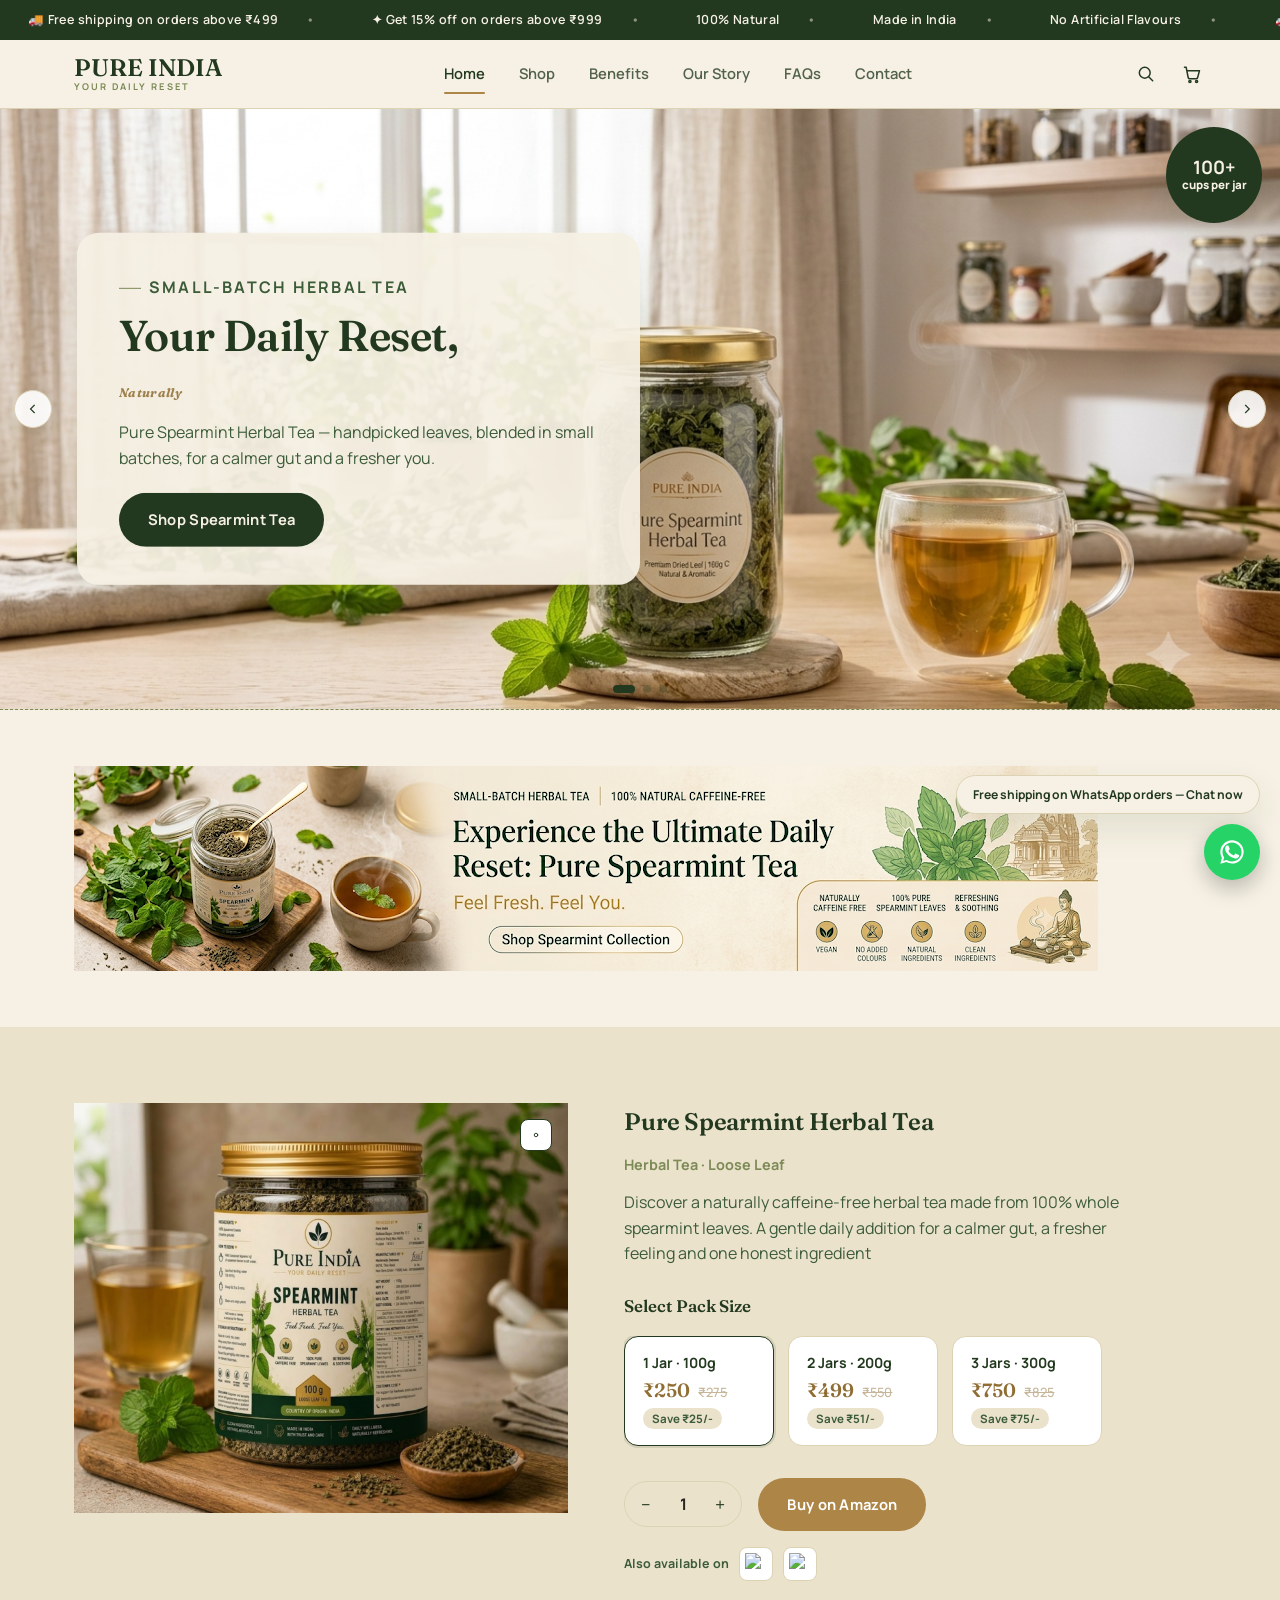
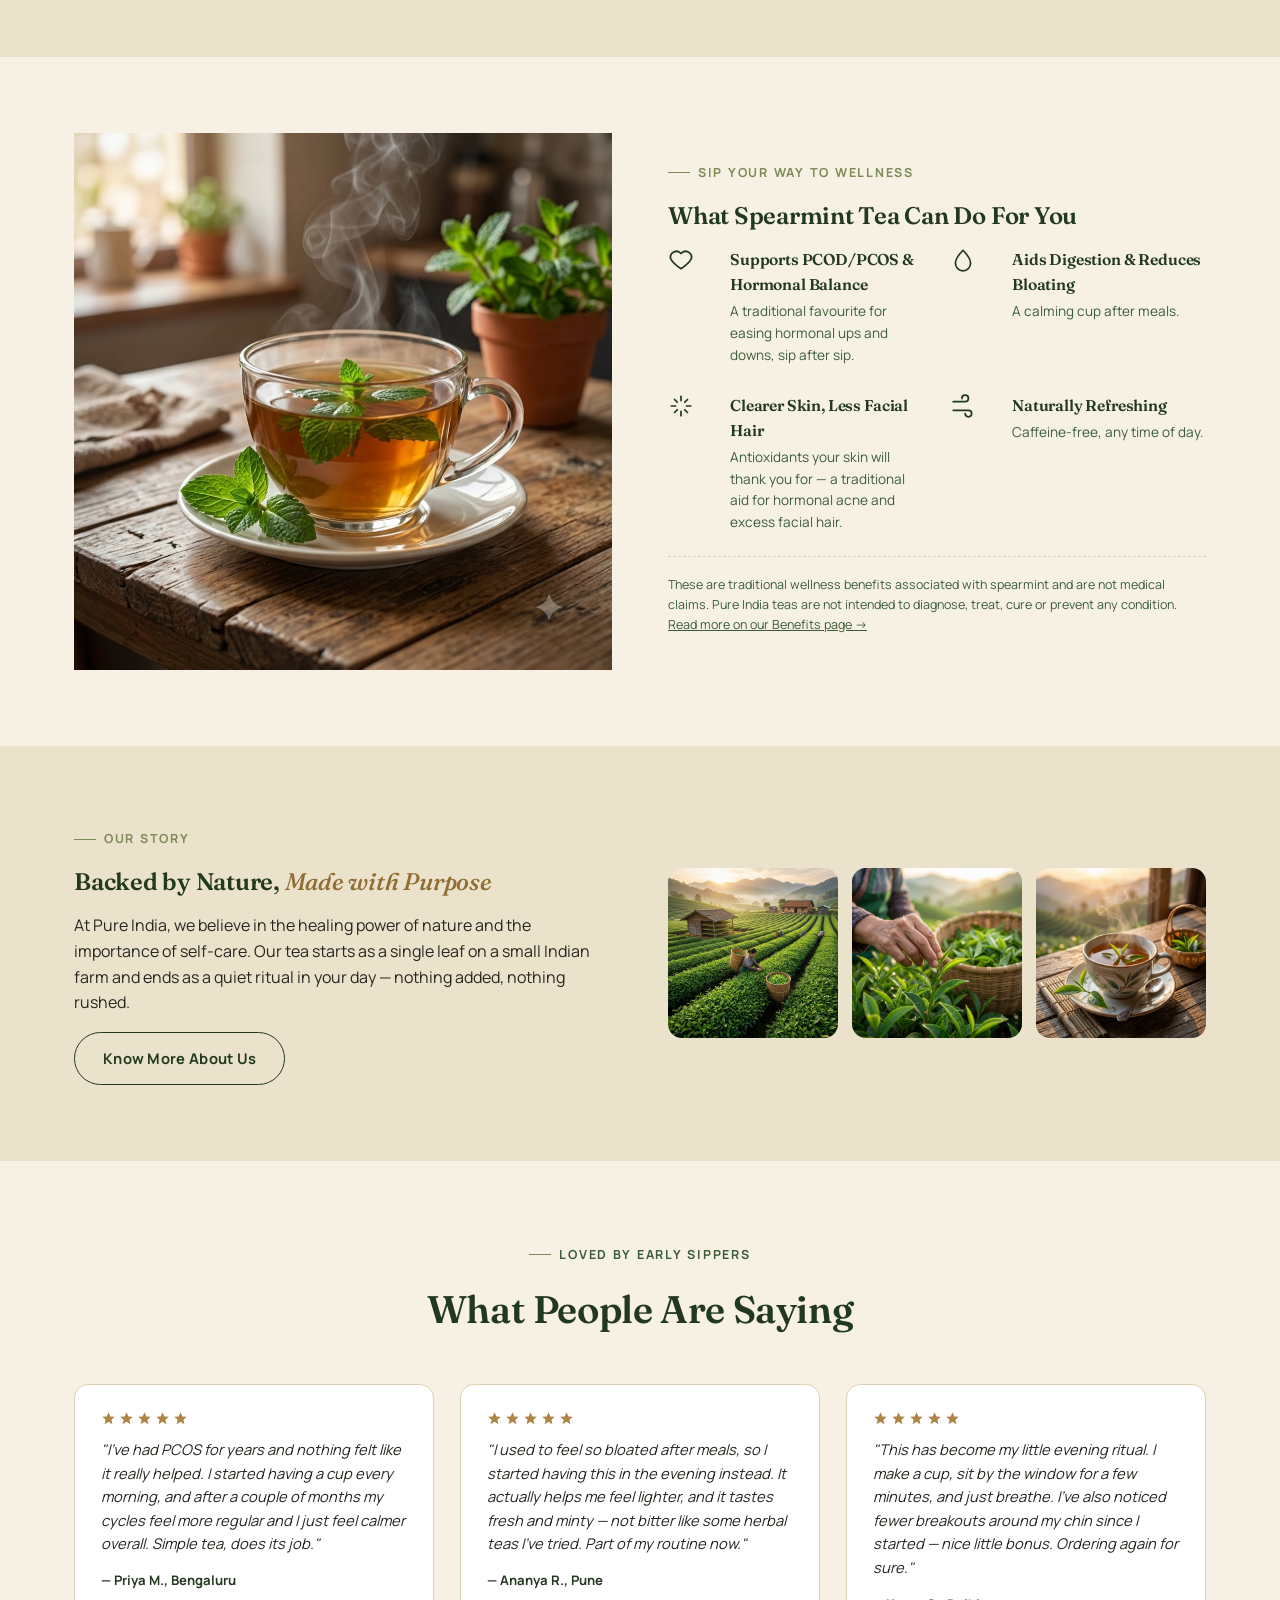
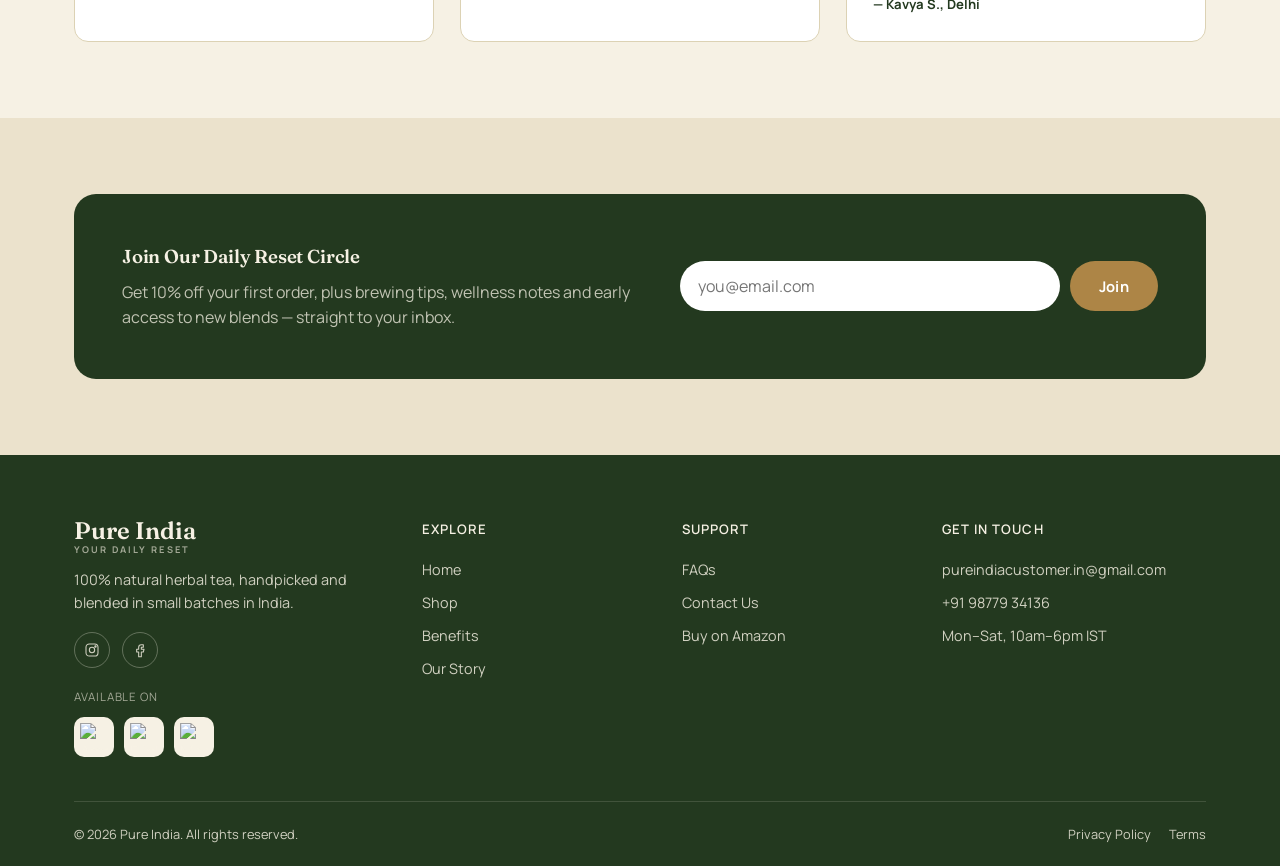
==== commit 3ad7452c: "updates" ====
--- a/index.html
+++ b/index.html
@@ -292,8 +292,8 @@
             </svg><svg viewBox="0 0 24 24" fill="currentColor">
               <path d="M12 2l2.9 6.6 7.1.7-5.4 4.7 1.7 7-6.3-3.8-6.3 3.8 1.7-7L2 9.3l7.1-.7L12 2z" />
             </svg></div>
-          <p>"Placeholder review — swap in a real customer quote once you have one."</p>
-          <footer>— Customer name, City</footer>
+          <p>"I've had PCOS for years and nothing felt like it really helped. I started having a cup every morning, and after a couple of months my cycles feel more regular and I just feel calmer overall. Simple tea, does its job."</p>
+          <footer>— Priya M., Bengaluru</footer>
         </div>
         <div class="testimonial-card">
           <div class="stars"><svg viewBox="0 0 24 24" fill="currentColor">
@@ -307,8 +307,8 @@
             </svg><svg viewBox="0 0 24 24" fill="currentColor">
               <path d="M12 2l2.9 6.6 7.1.7-5.4 4.7 1.7 7-6.3-3.8-6.3 3.8 1.7-7L2 9.3l7.1-.7L12 2z" />
             </svg></div>
-          <p>"Placeholder review — swap in a real customer quote once you have one."</p>
-          <footer>— Customer name, City</footer>
+          <p>"I used to feel so bloated after meals, so I started having this in the evening instead. It actually helps me feel lighter, and it tastes fresh and minty — not bitter like some herbal teas I've tried. Part of my routine now."</p>
+          <footer>— Ananya R., Pune</footer>
         </div>
         <div class="testimonial-card">
           <div class="stars"><svg viewBox="0 0 24 24" fill="currentColor">
@@ -322,12 +322,10 @@
             </svg><svg viewBox="0 0 24 24" fill="currentColor">
               <path d="M12 2l2.9 6.6 7.1.7-5.4 4.7 1.7 7-6.3-3.8-6.3 3.8 1.7-7L2 9.3l7.1-.7L12 2z" />
             </svg></div>
-          <p>"Placeholder review — swap in a real customer quote once you have one."</p>
-          <footer>— Customer name, City</footer>
-        </div>
-      </div>
-      <p class="placeholder-note">★ Replace these with genuine customer reviews before launch — pull them from your
-        Amazon listing once you have some.</p>
+          <p>"This has become my little evening ritual. I make a cup, sit by the window for a few minutes, and just breathe. I've also noticed fewer breakouts around my chin since I started — nice little bonus. Ordering again for sure."</p>
+          <footer>— Kavya S., Delhi</footer>
+        </div>
+      </div>
     </div>
   </section>
 
@@ -336,8 +334,8 @@
     <div class="container">
       <div class="newsletter reveal">
         <div>
-          <h3>Get 10% Off Your First Order</h3>
-          <p>Join our herbal circle for brewing tips, wellness notes and early access to new flavours.</p>
+          <h3>Join Our Daily Reset Circle</h3>
+          <p>Get 10% off your first order, plus brewing tips, wellness notes and early access to new blends — straight to your inbox.</p>
         </div>
         <div>
           <form class="newsletter-form" data-fake-form data-success-msg="Thanks for joining! Check your inbox soon.">
@@ -410,6 +408,13 @@
     </div>
   </footer>
 
+  <div class="whatsapp-widget">
+    <a href="#" class="whatsapp-badge whatsapp-cta">Free shipping on WhatsApp orders — Chat now</a>
+    <a href="#" class="whatsapp-float whatsapp-cta" aria-label="Chat with Pure India on WhatsApp">
+      <svg viewBox="0 0 24 24" aria-hidden="true"><path d="M17.472 14.382c-.297-.149-1.758-.867-2.03-.967-.273-.099-.471-.148-.67.15-.197.297-.767.966-.94 1.164-.173.199-.347.223-.644.075-.297-.15-1.255-.463-2.39-1.475-.883-.788-1.48-1.761-1.653-2.059-.173-.297-.018-.458.13-.606.134-.133.298-.347.446-.52.149-.174.198-.298.298-.497.099-.198.05-.372-.025-.521-.075-.149-.669-1.612-.916-2.207-.242-.579-.487-.5-.669-.51-.173-.008-.371-.01-.57-.01-.198 0-.52.074-.792.372-.272.297-1.04 1.016-1.04 2.479 0 1.462 1.065 2.875 1.213 3.074.149.198 2.096 3.2 5.077 4.487.709.306 1.262.489 1.694.625.712.227 1.36.195 1.871.118.571-.085 1.758-.719 2.006-1.413.248-.694.248-1.289.173-1.413-.074-.124-.272-.198-.57-.347z"/><path d="M12.004 2c-5.514 0-9.997 4.478-9.997 9.997 0 1.763.462 3.485 1.34 5.003L2 22l5.117-1.342a9.96 9.96 0 004.884 1.24h.005c5.514 0 9.996-4.478 9.996-9.997C21.998 6.478 17.518 2 12.004 2zm0 18.183h-.004a8.17 8.17 0 01-4.166-1.14l-.299-.177-3.096.812.826-3.023-.194-.31a8.164 8.164 0 01-1.257-4.354c0-4.51 3.671-8.181 8.19-8.181 4.511 0 8.181 3.669 8.181 8.181 0 4.512-3.67 8.192-8.181 8.192z"/></svg>
+    </a>
+  </div>
+
   <script src="js/script.js"></script>
 </body>
 
--- a/css/style.css
+++ b/css/style.css
@@ -723,6 +723,7 @@
 }
 .photo-fan{ display:grid; grid-template-columns:repeat(3,1fr); gap:14px; }
 .photo-fan .placeholder:nth-child(2){ transform:translateY(-14px); }
+.photo-fan img{ width:100%; aspect-ratio:1/1; object-fit:cover; border-radius:var(--radius-md); }
 
 /* Testimonials */
 .testimonial-grid{
@@ -892,6 +893,51 @@
   overflow:hidden;
 }
 .buy-elsewhere img{ width:22px; height:22px; object-fit:contain; }
+
+/* =========================================================
+   WHATSAPP FLOATING WIDGET
+   ========================================================= */
+.whatsapp-widget{
+  position:fixed;
+  right:20px; bottom:20px;
+  z-index:999;
+  display:flex;
+  flex-direction:column;
+  align-items:flex-end;
+  gap:10px;
+}
+.whatsapp-badge{
+  display:flex;
+  align-items:center;
+  gap:6px;
+  background:var(--cream);
+  color:var(--forest);
+  border:1px solid var(--line);
+  font-size:.76rem;
+  font-weight:700;
+  padding:9px 16px;
+  border-radius:999px;
+  box-shadow:var(--shadow-soft);
+  white-space:nowrap;
+  transition:background .2s ease, color .2s ease, transform .2s ease;
+}
+.whatsapp-badge:hover{ background:var(--forest); color:var(--cream); transform:translateY(-1px); }
+.whatsapp-float{
+  width:56px; height:56px;
+  border-radius:50%;
+  background:#25D366;
+  display:flex; align-items:center; justify-content:center;
+  box-shadow:0 8px 22px rgba(0,0,0,.25);
+  transition:transform .2s ease;
+}
+.whatsapp-float:hover{ transform:scale(1.08); }
+.whatsapp-float svg{ width:28px; height:28px; fill:#fff; }
+@media (max-width:600px){
+  .whatsapp-widget{ right:14px; bottom:14px; gap:8px; }
+  .whatsapp-badge{ font-size:.66rem; padding:7px 12px; }
+  .whatsapp-float{ width:50px; height:50px; }
+  .whatsapp-float svg{ width:24px; height:24px; }
+}
 .stock-note{ display:flex; align-items:center; gap:8px; font-size:.85rem; font-weight:700; color:var(--forest-light); margin-bottom:6px; }
 .stock-dot{ width:8px; height:8px; border-radius:50%; background:var(--forest-light); display:inline-block; }
 .qty-row{ display:flex; align-items:center; gap:16px; margin:24px 0; }
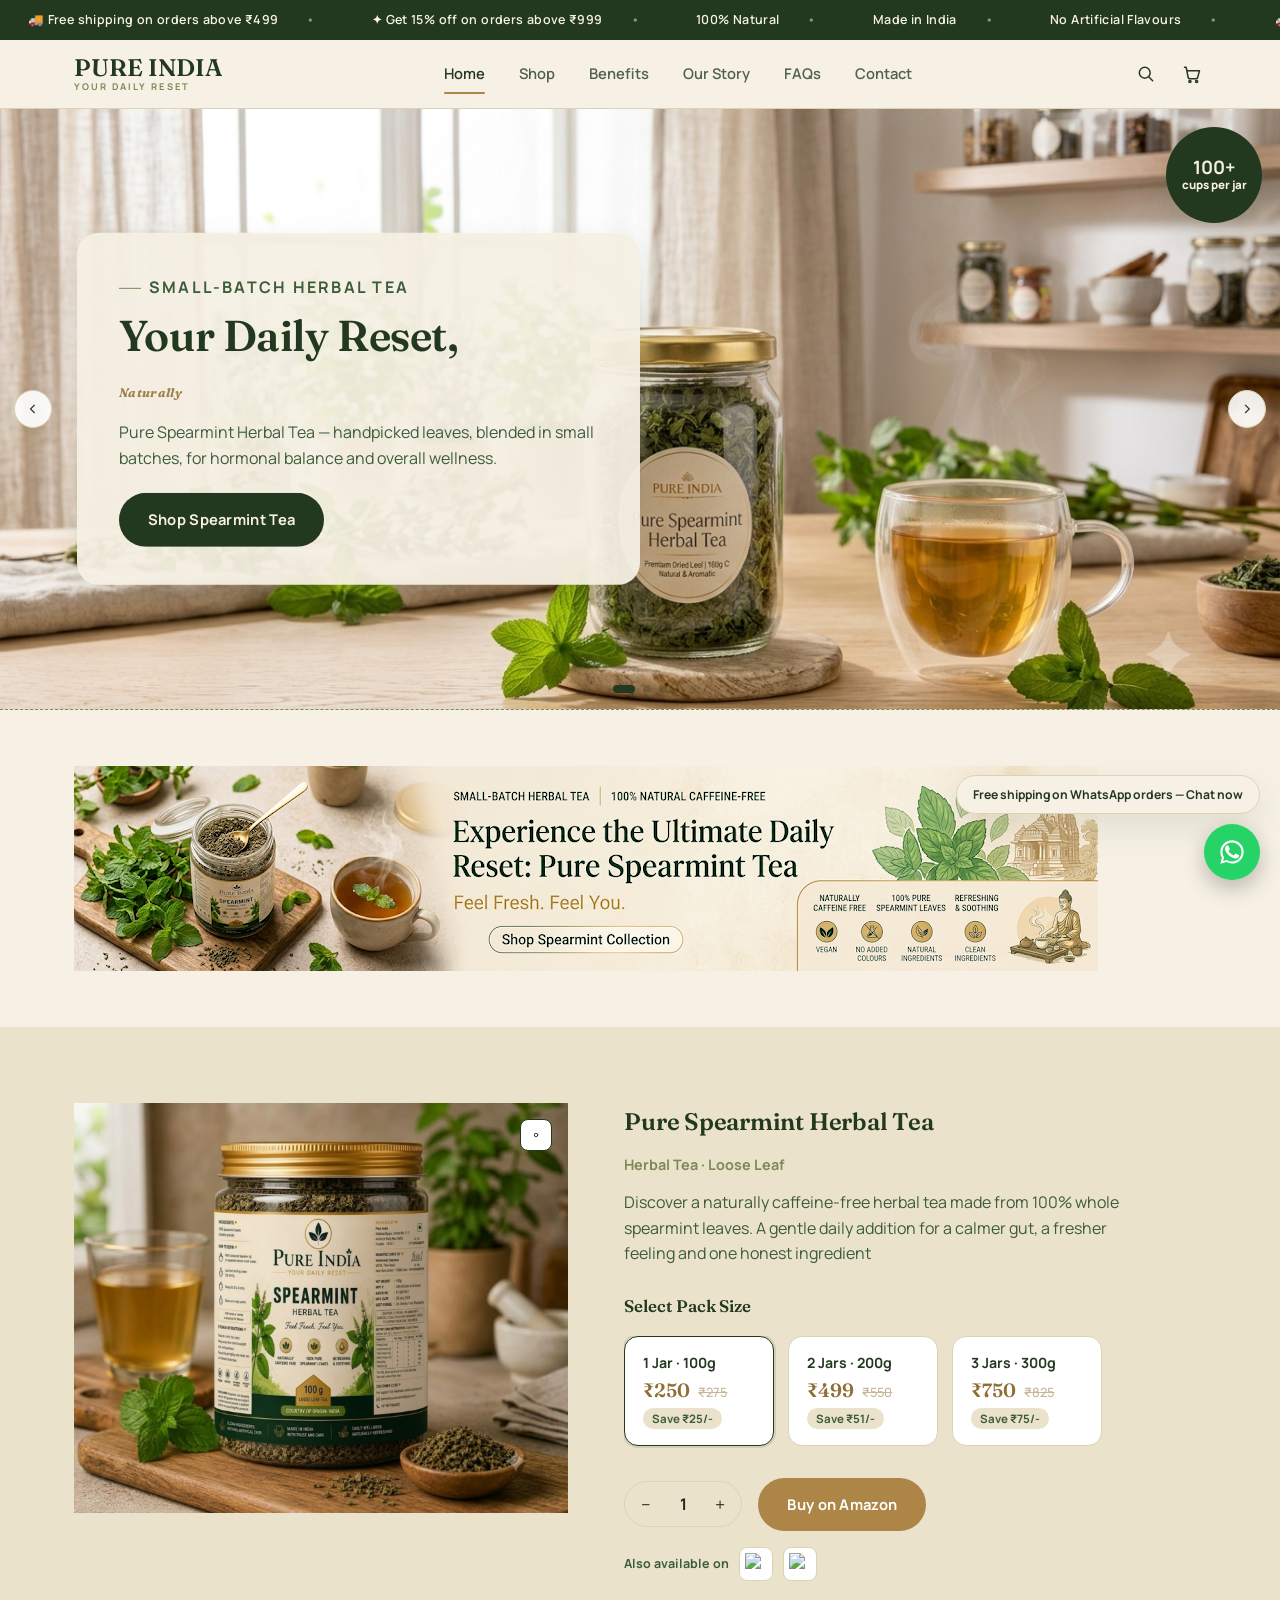
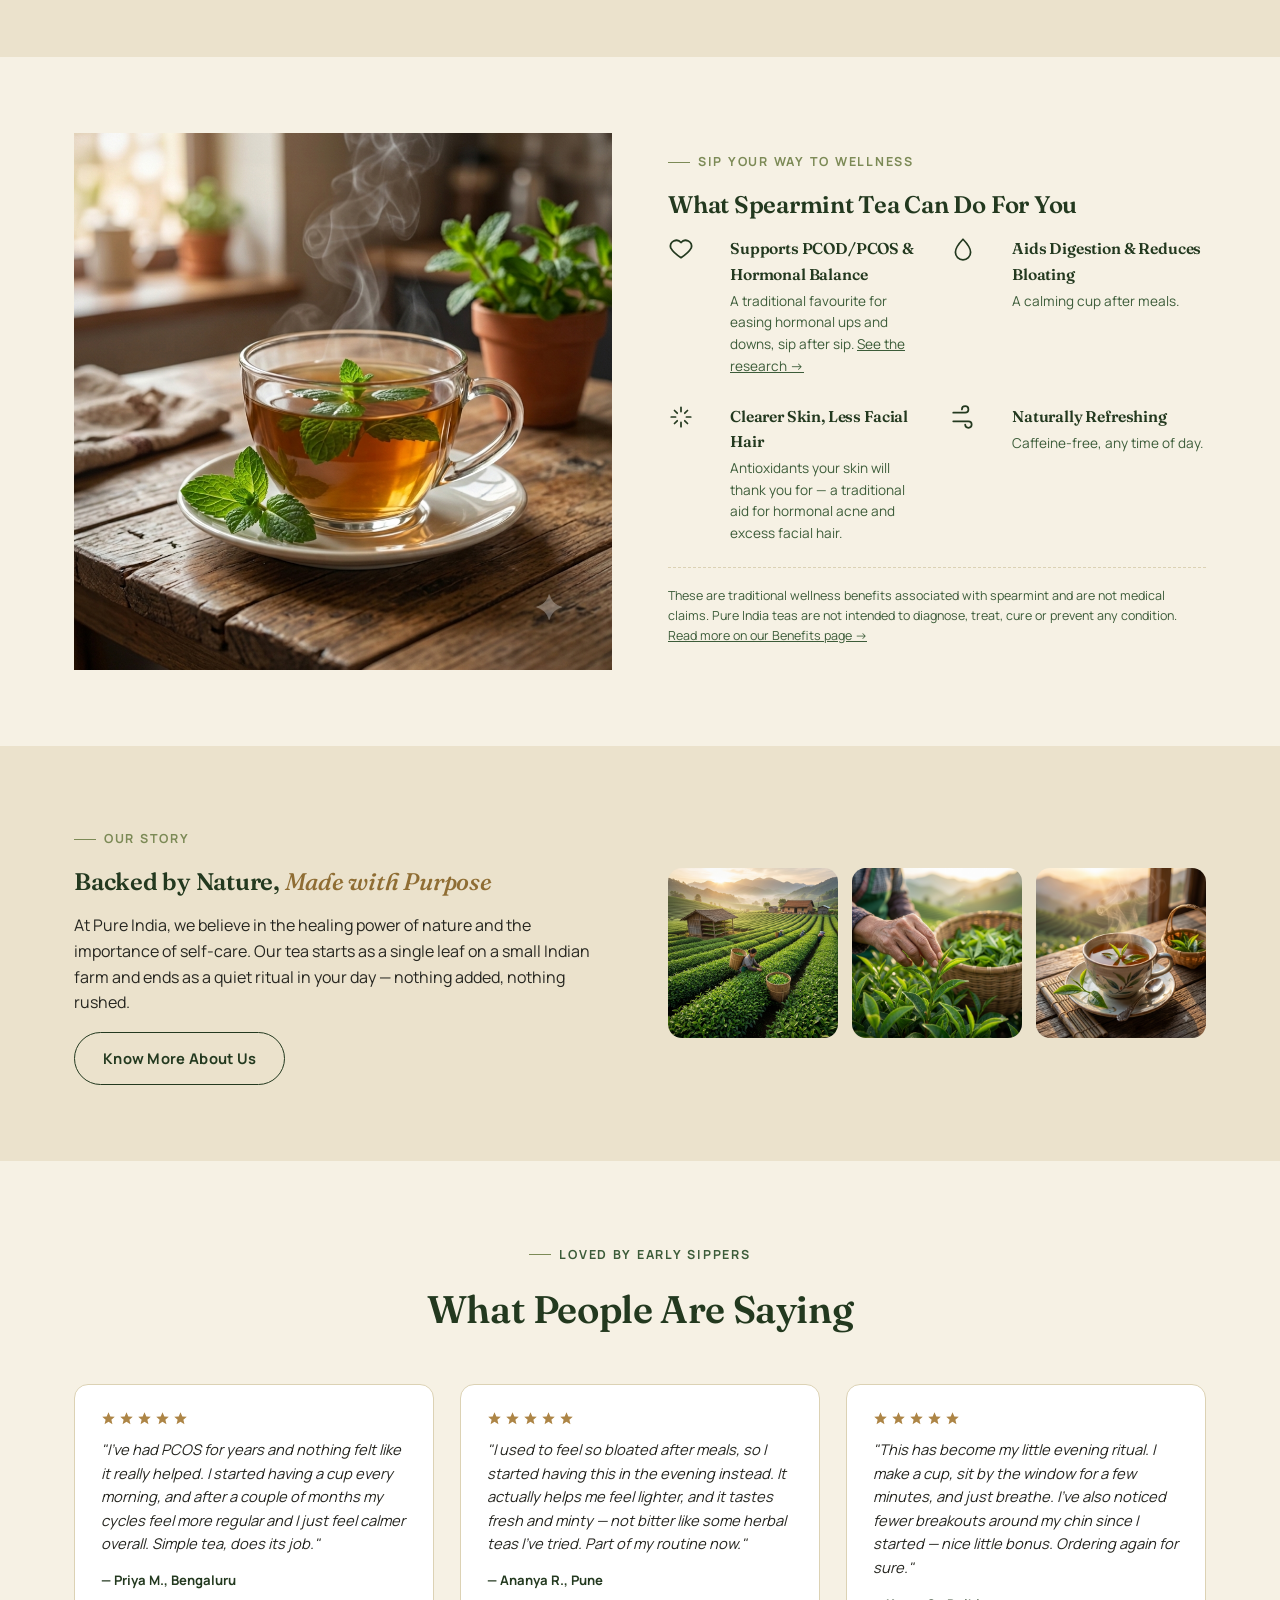
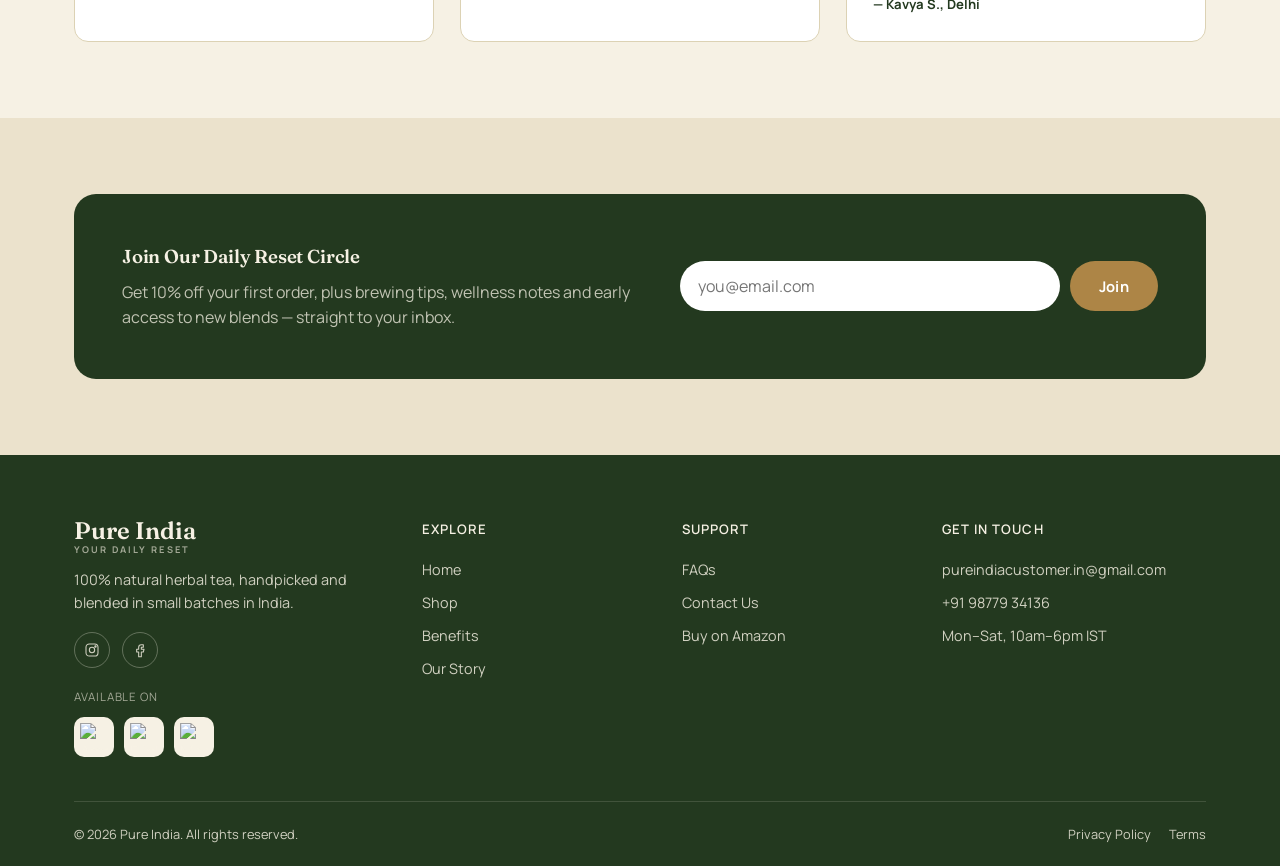
==== commit 4459ced4: "updates" ====
--- a/index.html
+++ b/index.html
@@ -93,8 +93,8 @@
           <div class="carousel-caption">
             <p class="eyebrow">Small-batch herbal tea</p>
             <h1>Your Daily Reset,<br><span class="script">Naturally</span></h1>
-            <p>Pure Spearmint Herbal Tea — handpicked leaves, blended in small batches, for a calmer gut and a fresher
-              you.</p>
+            <p>Pure Spearmint Herbal Tea — handpicked leaves, blended in small batches, for hormonal balance and
+              overall wellness.</p>
             <a href="shop.html" class="btn btn-primary">Shop Spearmint Tea</a>
           </div>
           <img src="public/carousal-1.png" alt="Spearmint jar with loose leaf tea">
@@ -212,7 +212,7 @@
               </svg></div>
             <div>
               <h4>Supports PCOD/PCOS &amp; Hormonal Balance</h4>
-              <p>A traditional favourite for easing hormonal ups and downs, sip after sip.</p>
+              <p>A traditional favourite for easing hormonal ups and downs, sip after sip. <a href="benefits.html#science" style="text-decoration:underline;">See the research →</a></p>
             </div>
           </div>
           <div class="wellness-item">
--- a/css/style.css
+++ b/css/style.css
@@ -496,6 +496,9 @@
   opacity:.85;
 }
 .placeholder.tall{ min-height:420px; }
+.map-embed{ border-radius:var(--radius-lg); overflow:hidden; height:420px; }
+.map-embed iframe{ display:block; width:100%; height:100%; }
+@media (max-width:600px){ .map-embed{ height:300px; } }
 .placeholder.short{ min-height:170px; }
 .placeholder.square{ aspect-ratio:1/1; min-height:0; }
 .placeholder.round{ border-radius:50%; }
@@ -1023,6 +1026,14 @@
 .benefit-card .icon-wrap{ flex-shrink:0; width:52px; height:52px; }
 .benefit-card h3{ font-size:1.08rem; margin-bottom:6px; }
 .benefit-card p{ font-size:.9rem; color:var(--forest-light); margin:0; }
+
+.research-grid{ display:grid; grid-template-columns:repeat(2,1fr); gap:26px; margin-top:8px; }
+.research-card{ background:var(--white); border:1px solid var(--line); border-radius:var(--radius-md); padding:26px; }
+.research-card .research-meta{ font-size:.7rem; font-weight:700; letter-spacing:.06em; text-transform:uppercase; color:var(--gold-dark); margin-bottom:10px; }
+.research-card h3{ font-size:1.02rem; margin-bottom:10px; line-height:1.4; }
+.research-card p{ font-size:.88rem; color:var(--forest-light); margin-bottom:16px; }
+.research-card a{ font-size:.82rem; font-weight:700; color:var(--forest); text-decoration:underline; }
+@media (max-width:760px){ .research-grid{ grid-template-columns:1fr; } }
 
 /* =========================================================
    OUR STORY PAGE
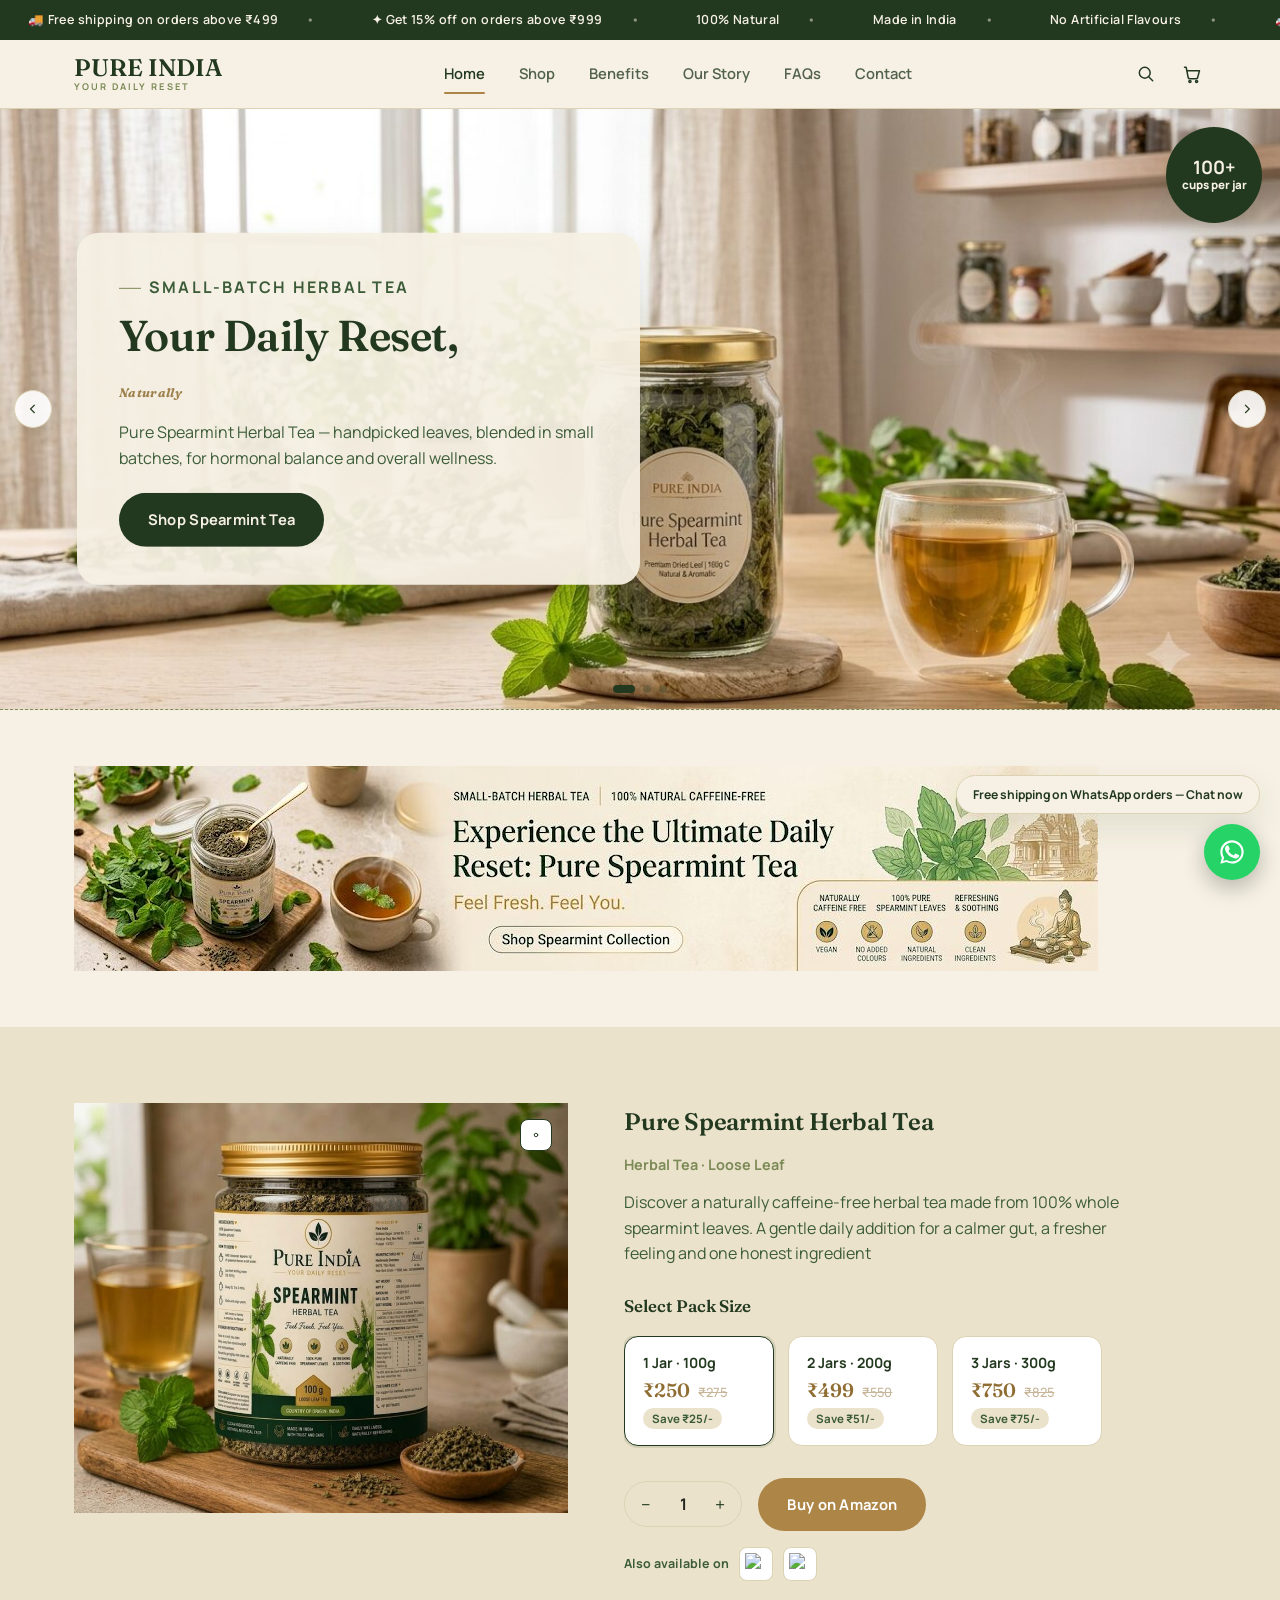
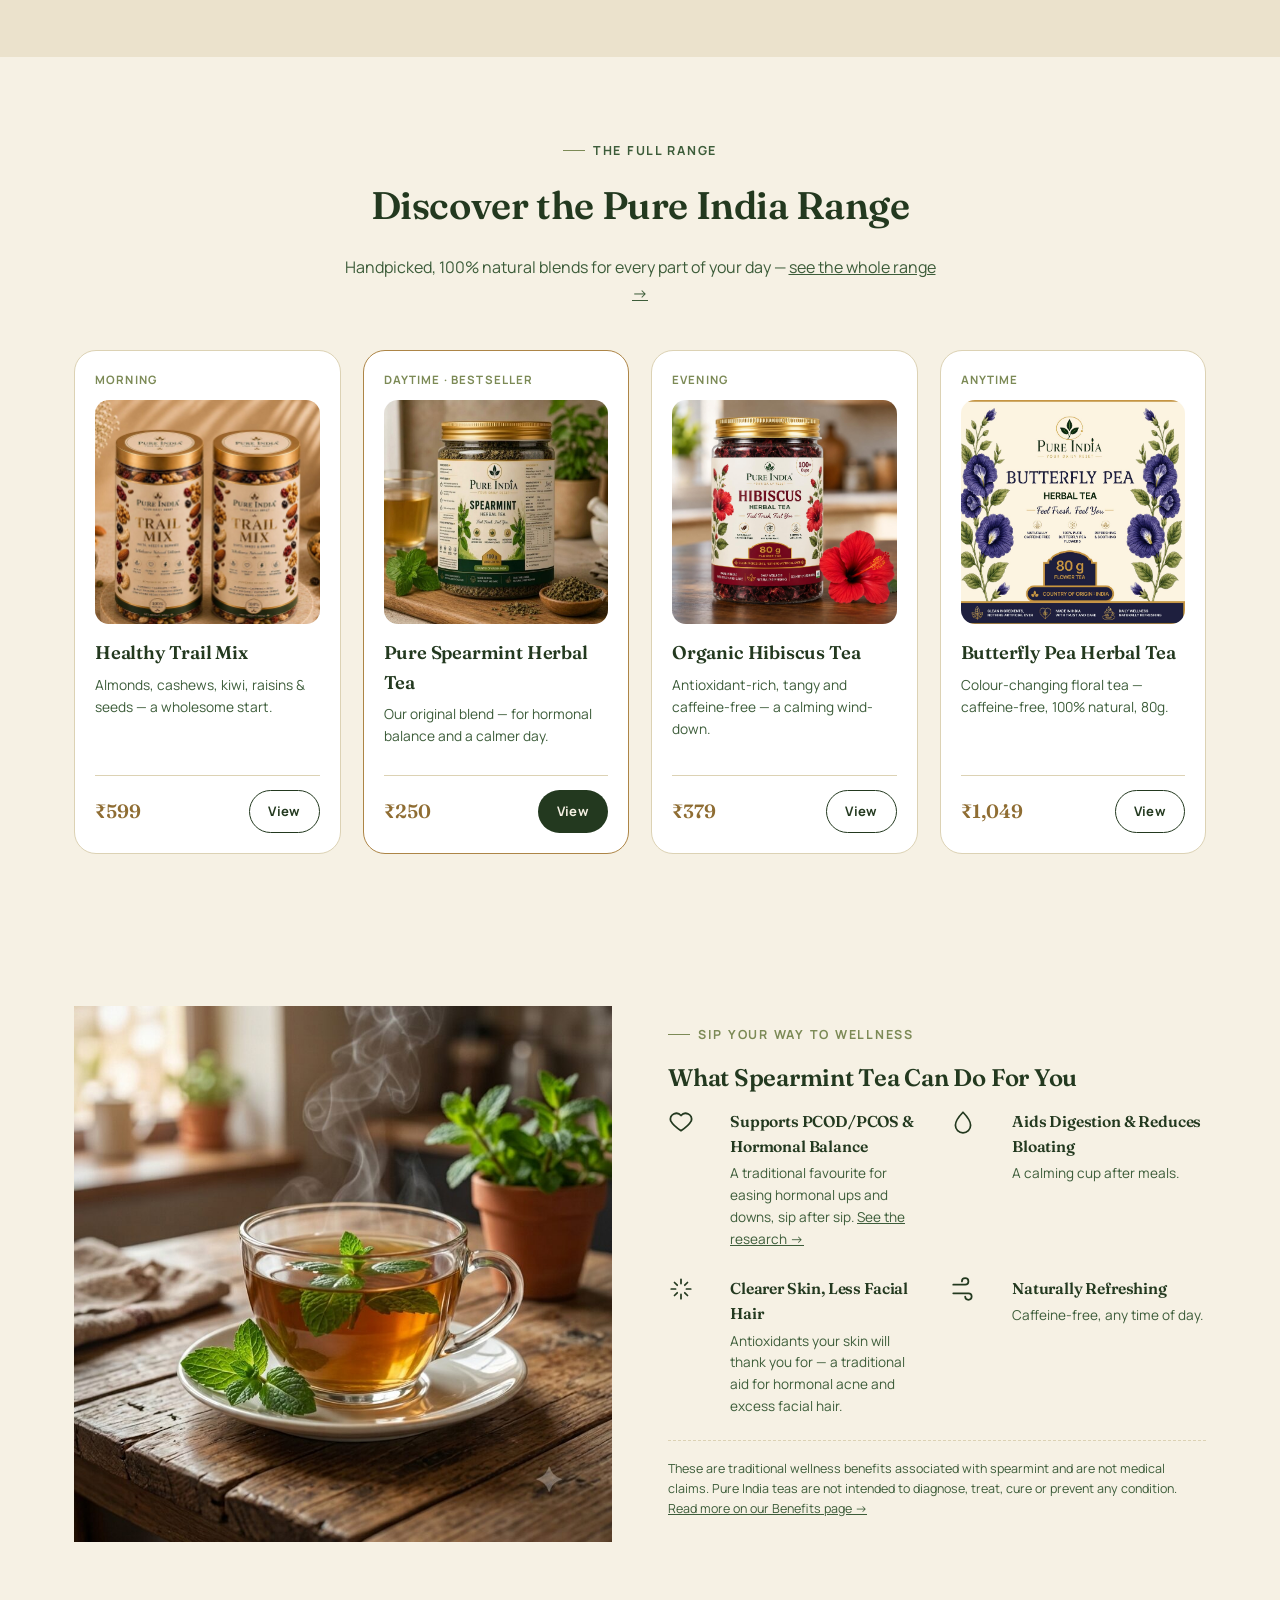
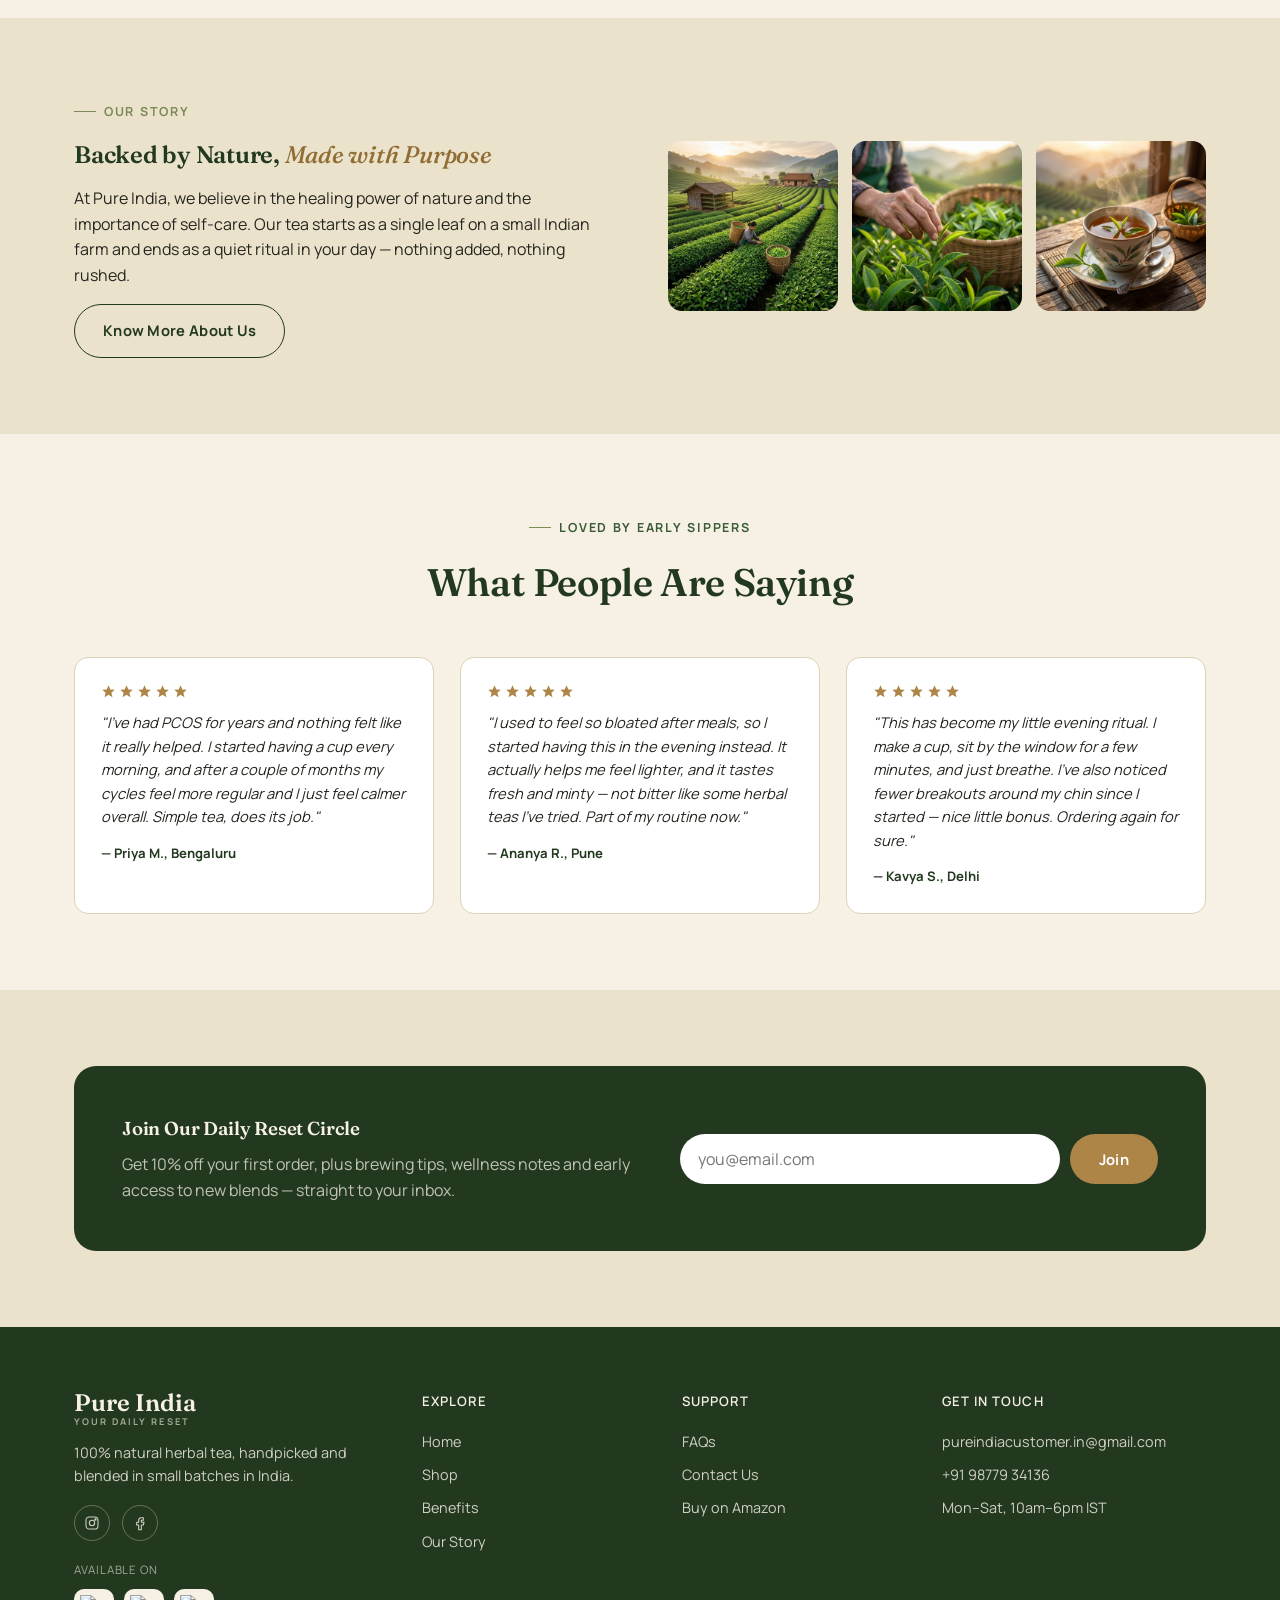
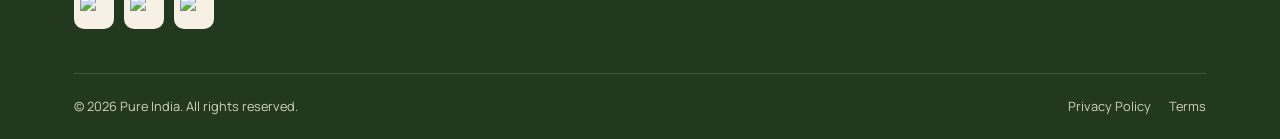
==== commit 52b48f44: "init" ====
--- a/index.html
+++ b/index.html
@@ -95,9 +95,9 @@
             <h1>Your Daily Reset,<br><span class="script">Naturally</span></h1>
             <p>Pure Spearmint Herbal Tea — handpicked leaves, blended in small batches, for hormonal balance and
               overall wellness.</p>
-            <a href="shop.html" class="btn btn-primary">Shop Spearmint Tea</a>
-          </div>
-          <img src="public/carousal-1.png" alt="Spearmint jar with loose leaf tea">
+            <a href="shop-spearmint.html" class="btn btn-primary">Shop Spearmint Tea</a>
+          </div>
+          <img src="public/carousal-1.jpg" alt="Spearmint jar with loose leaf tea">
           <div class="pill-tag"><strong>100+</strong>cups per jar</div>
         </div>
         <div class="carousel-slide slide-promo">
@@ -107,7 +107,7 @@
             <p>On every order above ₹999. Stock up on your daily reset.</p>
             <a href="shop.html" class="btn btn-gold">Shop Now</a>
           </div>
-          <img src="public/carousal-2.png" alt="Promo graphic — 15% off on orders above ₹999, jar with gift packaging">
+          <img src="public/carousal-2.jpg" alt="Promo graphic — 15% off on orders above ₹999, jar with gift packaging">
         </div>
         <div class="carousel-slide">
           <div class="carousel-caption">
@@ -116,7 +116,7 @@
             <p>No dust, no fillers, no artificial colour or flavour — just whole spearmint leaves.</p>
             <a href="benefits.html" class="btn btn-primary">See the Benefits</a>
           </div>
-          <img src="public/carousal-3.png" alt="brewed cup with fresh mint">
+          <img src="public/carousal-3.jpg" alt="brewed cup with fresh mint">
           <div class="pill-tag"><strong>100+</strong>cups per jar</div>
         </div>
       </div>
@@ -133,7 +133,7 @@
   <!-- ============== BANNER STRIP (placeholder, below carousel) ============== -->
   <section class="tagline-banner-section">
     <div class="container">
-      <img src="public/Banner.png" alt="brewed cup with fresh mint">
+      <img loading="lazy" src="public/Banner.jpg" alt="brewed cup with fresh mint">
     </div>
     
   </section>
@@ -148,7 +148,7 @@
             <circle cx="12" cy="12" r="3" />
           </svg>
         </div>
-        <img src="public/image-1.jpg" alt="Pure Spearmint Tea jar">
+        <img loading="lazy" src="public/image-1.jpg" alt="Pure Spearmint Tea jar">
       </div>
 
       <div class="product-showcase-info">
@@ -194,12 +194,66 @@
     </div>
   </section>
 
+  <!-- ============== SHOP THE FULL RANGE ============== -->
+  <section>
+    <div class="container">
+      <div class="section-head reveal">
+        <p class="eyebrow" style="justify-content:center;">The Full Range</p>
+        <h2>Discover the Pure India Range</h2>
+        <p>Handpicked, 100% natural blends for every part of your day — <a href="shop.html" style="text-decoration:underline;">see the whole range →</a></p>
+      </div>
+      <div class="shop-grid reveal">
+
+        <a href="shop-trailmix.html" class="shop-card">
+          <span class="shop-card-time">Morning</span>
+          <div class="shop-card-visual placeholder-trailmix" data-dynamic-image-folder="public/trailmix images" data-dynamic-image-alt="Healthy Trail Mix">
+            <svg viewBox="0 0 24 24" fill="none" stroke="currentColor" stroke-width="1" stroke-linecap="round" stroke-linejoin="round"><circle cx="7" cy="8" r="2.6"/><circle cx="16" cy="7" r="2"/><circle cx="17" cy="16" r="2.4"/><circle cx="8" cy="17" r="1.8"/><circle cx="12.5" cy="12" r="1.6"/></svg>
+          </div>
+          <h3>Healthy Trail Mix</h3>
+          <p>Almonds, cashews, kiwi, raisins &amp; seeds — a wholesome start.</p>
+          <div class="shop-card-foot"><span class="price">₹599</span><span class="btn btn-outline btn-sm">View</span></div>
+        </a>
+
+        <a href="shop-spearmint.html" class="shop-card shop-card-flagship">
+          <span class="shop-card-time">Daytime · Bestseller</span>
+          <div class="shop-card-visual" style="background:var(--cream-dark);">
+            <img loading="lazy" src="public/image-1.jpg" alt="Pure Spearmint Herbal Tea jar" style="width:100%; height:100%; object-fit:cover;">
+          </div>
+          <h3>Pure Spearmint Herbal Tea</h3>
+          <p>Our original blend — for hormonal balance and a calmer day.</p>
+          <div class="shop-card-foot"><span class="price">₹250</span><span class="btn btn-primary btn-sm">View</span></div>
+        </a>
+
+        <a href="shop-hibiscus.html" class="shop-card">
+          <span class="shop-card-time">Evening</span>
+          <div class="shop-card-visual placeholder-hibiscus" data-dynamic-image-folder="public/hibiscus images" data-dynamic-image-alt="Organic Hibiscus Tea">
+            <svg viewBox="0 0 24 24" fill="none" stroke="currentColor" stroke-width="1" stroke-linecap="round" stroke-linejoin="round"><path d="M12 2c1.5 2 1.5 4 0 6-1.5-2-1.5-4 0-6z"/><path d="M12 22c1.5-2 1.5-4 0-6-1.5 2-1.5 4 0 6z"/><path d="M2 12c2-1.5 4-1.5 6 0-2 1.5-4 1.5-6 0z"/><path d="M22 12c-2-1.5-4-1.5-6 0 2 1.5 4 1.5 6 0z"/><circle cx="12" cy="12" r="2.6"/></svg>
+          </div>
+          <h3>Organic Hibiscus Tea</h3>
+          <p>Antioxidant-rich, tangy and caffeine-free — a calming wind-down.</p>
+          <div class="shop-card-foot"><span class="price">₹379</span><span class="btn btn-outline btn-sm">View</span></div>
+        </a>
+
+        <a href="shop-butterflypea.html" class="shop-card">
+          <span class="shop-card-time">Anytime</span>
+          <div class="shop-card-visual placeholder-butterflypea" data-dynamic-image-folder="public/butterflypea images" data-dynamic-image-alt="Butterfly Pea Herbal Tea">
+            <svg viewBox="0 0 24 24" fill="none" stroke="currentColor" stroke-width="1" stroke-linecap="round" stroke-linejoin="round"><path d="M12 3c2 2 3 4 3 6.5S13.5 14 12 14s-3-2-3-4.5S10 5 12 3z"/><path d="M12 14c1.5 1 2.5 2.5 2.5 4.5S13 22 12 22s-2.5-1.5-2.5-3.5S10.5 15 12 14z"/></svg>
+          </div>
+          <h3>Butterfly Pea Herbal Tea</h3>
+          <p>Colour-changing floral tea — caffeine-free, 100% natural, 80g.</p>
+          <div class="shop-card-foot"><span class="price">₹1,049</span><span class="btn btn-outline btn-sm">View</span></div>
+        </a>
+
+      </div>
+    </div>
+  </section>
+
   <!-- ============== WELLNESS BENEFITS TEASER ============== -->
   <section>
 
     <div class="container wellness-strip">
       <div class="reveal">
-        <img src="public/image-2.png" alt="brewed cup with mint leaves">
+        <img loading="lazy" src="public/image-2.jpg" alt="brewed cup with mint leaves">
       </div>
       <div class="reveal">
         <p class="eyebrow">Sip your way to wellness</p>
@@ -265,9 +319,9 @@
         <a href="our-story.html" class="btn btn-outline">Know More About Us</a>
       </div>
       <div class="photo-fan reveal">
-        <img src="public/image-3.png" alt="Farm photo">
-        <img src="public/image-4.png" alt="Handpicked leaves">
-        <img src="public/image-5.png" alt="Cup of tea">
+        <img loading="lazy" src="public/image-3.jpg" alt="Farm photo">
+        <img loading="lazy" src="public/image-4.jpg" alt="Handpicked leaves">
+        <img loading="lazy" src="public/image-5.jpg" alt="Cup of tea">
       </div>
     </div>
   </section>
--- a/css/style.css
+++ b/css/style.css
@@ -977,7 +977,7 @@
 }
 .accordion-panel p{ padding:0 2px 18px; margin:0; }
 
-.brew-steps{ display:grid; grid-template-columns:repeat(4,1fr); gap:24px; }
+.brew-steps{ display:grid; grid-template-columns:repeat(auto-fit, minmax(180px, 1fr)); gap:24px; }
 .brew-step{ text-align:center; }
 .brew-step .num{
   font-family:'Fraunces',serif;
@@ -1064,6 +1064,87 @@
 .timeline-step .dot svg{ width:24px; height:24px; color:var(--forest); }
 .timeline-step h4{ font-size:.95rem; margin-bottom:6px; }
 .timeline-step p{ font-size:.83rem; color:var(--forest-light); margin:0; }
+.timeline-3col{ grid-template-columns:repeat(3,1fr); }
+
+/* =========================================================
+   SHOP CATALOG (multi-product grid + bundle)
+   ========================================================= */
+.shop-grid{
+  display:grid;
+  grid-template-columns:repeat(auto-fit, minmax(240px, 1fr));
+  gap:22px;
+  align-items:stretch;
+}
+.shop-card{
+  display:flex;
+  flex-direction:column;
+  background:var(--white);
+  border:1.5px solid var(--line);
+  border-radius:var(--radius-lg);
+  padding:20px;
+  transition:transform .2s ease, box-shadow .2s ease, border-color .2s ease;
+}
+a.shop-card:hover{ transform:translateY(-4px); box-shadow:var(--shadow-soft); border-color:var(--gold); }
+.shop-card-time{
+  font-size:.72rem; font-weight:700; letter-spacing:.1em; text-transform:uppercase;
+  color:var(--olive); margin-bottom:10px;
+}
+.shop-card-visual{
+  aspect-ratio:1/1;
+  border-radius:var(--radius-md);
+  overflow:hidden;
+  display:flex; align-items:center; justify-content:center;
+  color:var(--cream);
+  margin-bottom:14px;
+}
+.shop-card-visual svg{ width:38%; height:38%; opacity:.92; }
+.shop-card h3{ font-size:1.15rem; margin-bottom:6px; }
+.shop-card p{ font-size:.86rem; color:var(--forest-light); flex-grow:1; }
+.shop-card-foot{ display:flex; align-items:center; justify-content:space-between; margin-top:14px; padding-top:14px; border-top:1px solid var(--line); }
+.shop-card-foot .price{ font-size:1.2rem; }
+.shop-card-flagship{ border-color:var(--gold); }
+.shop-card-bundle{ background:var(--forest); border-color:var(--forest); }
+.shop-card-bundle h3, .shop-card-bundle p{ color:var(--cream); }
+.shop-card-bundle .shop-card-visual{ background:rgba(246,241,228,.12); }
+.bundle-links{ display:flex; flex-wrap:wrap; gap:8px; margin-top:8px; }
+.bundle-links .btn{ padding:9px 14px; font-size:.78rem; }
+
+/* Placeholder product art (used until real photos are added) */
+.placeholder-visual{
+  display:flex; flex-direction:column; align-items:center; justify-content:center;
+  gap:16px; height:100%; color:var(--cream); text-align:center; padding:24px;
+}
+.placeholder-visual svg{ width:30%; max-width:150px; opacity:.9; }
+.placeholder-label{ font-family:'Fraunces', serif; font-style:italic; font-size:1.15rem; }
+.placeholder-hibiscus{ background:linear-gradient(160deg,#7C3347,var(--gold)); }
+.placeholder-trailmix{ background:linear-gradient(160deg,#6B4A2B,var(--gold)); }
+.placeholder-bundle{ background:linear-gradient(160deg,var(--forest),var(--olive)); }
+.placeholder-butterflypea{ background:linear-gradient(160deg,#4A3B8C,#8E7CD6); }
+.crosssell-butterflypea{ background:linear-gradient(160deg,#4A3B8C,#8E7CD6); color:var(--cream); }
+
+/* Cross-sell strip (bottom of each product page) */
+.crosssell-grid{ display:grid; grid-template-columns:repeat(auto-fit, minmax(220px, 1fr)); gap:22px; }
+.crosssell-card{
+  display:flex; flex-direction:column;
+  background:var(--white); border:1.5px solid var(--line); border-radius:var(--radius-md);
+  padding:20px; transition:transform .2s ease, box-shadow .2s ease, border-color .2s ease;
+}
+.crosssell-card:hover{ transform:translateY(-3px); box-shadow:var(--shadow-tight); border-color:var(--gold); }
+.crosssell-visual{
+  width:64px; height:64px; border-radius:var(--radius-sm, 10px);
+  background:var(--cream-dark); color:var(--forest);
+  display:flex; align-items:center; justify-content:center;
+  margin-bottom:12px; overflow:hidden;
+}
+.crosssell-visual svg{ width:26px; height:26px; }
+.crosssell-visual img{ width:100%; height:100%; object-fit:cover; }
+.crosssell-hibiscus{ background:linear-gradient(160deg,#7C3347,var(--gold)); color:var(--cream); }
+.crosssell-trailmix{ background:linear-gradient(160deg,#6B4A2B,var(--gold)); color:var(--cream); }
+.crosssell-tag{ font-size:.7rem; font-weight:700; letter-spacing:.08em; text-transform:uppercase; color:var(--olive); margin-bottom:4px; }
+.crosssell-card h4{ font-size:1rem; margin-bottom:4px; }
+.crosssell-card p{ font-size:.84rem; color:var(--forest-light); flex-grow:1; }
+.crosssell-price{ font-weight:700; color:var(--gold-dark); margin-top:10px; }
+.crosssell-bundle{ border-color:var(--gold); background:var(--cream-dark); }
 
 .value-grid{ display:grid; grid-template-columns:repeat(3,1fr); gap:26px; }
 .value-card{ text-align:center; padding:10px; }
@@ -1161,9 +1242,12 @@
   .benefit-grid{ grid-template-columns:1fr; }
   .timeline{ grid-template-columns:1fr 1fr; row-gap:36px; }
   .timeline::before{ display:none; }
+  .timeline-3col{ grid-template-columns:1fr 1fr; }
   .brew-steps{ grid-template-columns:1fr 1fr; }
   .form-grid{ grid-template-columns:1fr; }
   .hero-carousel .carousel-slide{ height:480px; }
+  .shop-grid{ grid-template-columns:1fr 1fr; }
+  .crosssell-grid{ grid-template-columns:1fr; }
 }
 @media (max-width: 760px){
   .main-nav{
@@ -1184,7 +1268,9 @@
   .hero .container{ padding-top:36px; padding-bottom:36px; }
   .footer-grid{ grid-template-columns:1fr; }
   .timeline{ grid-template-columns:1fr; }
+  .timeline-3col{ grid-template-columns:1fr; }
   .value-grid{ grid-template-columns:1fr; gap:20px; }
+  .shop-grid{ grid-template-columns:1fr; }
   .gallery-thumbs{ grid-template-columns:repeat(4,1fr); }
   .newsletter{ padding:32px 24px; }
   .hero-carousel .carousel-slide{ height:420px; }
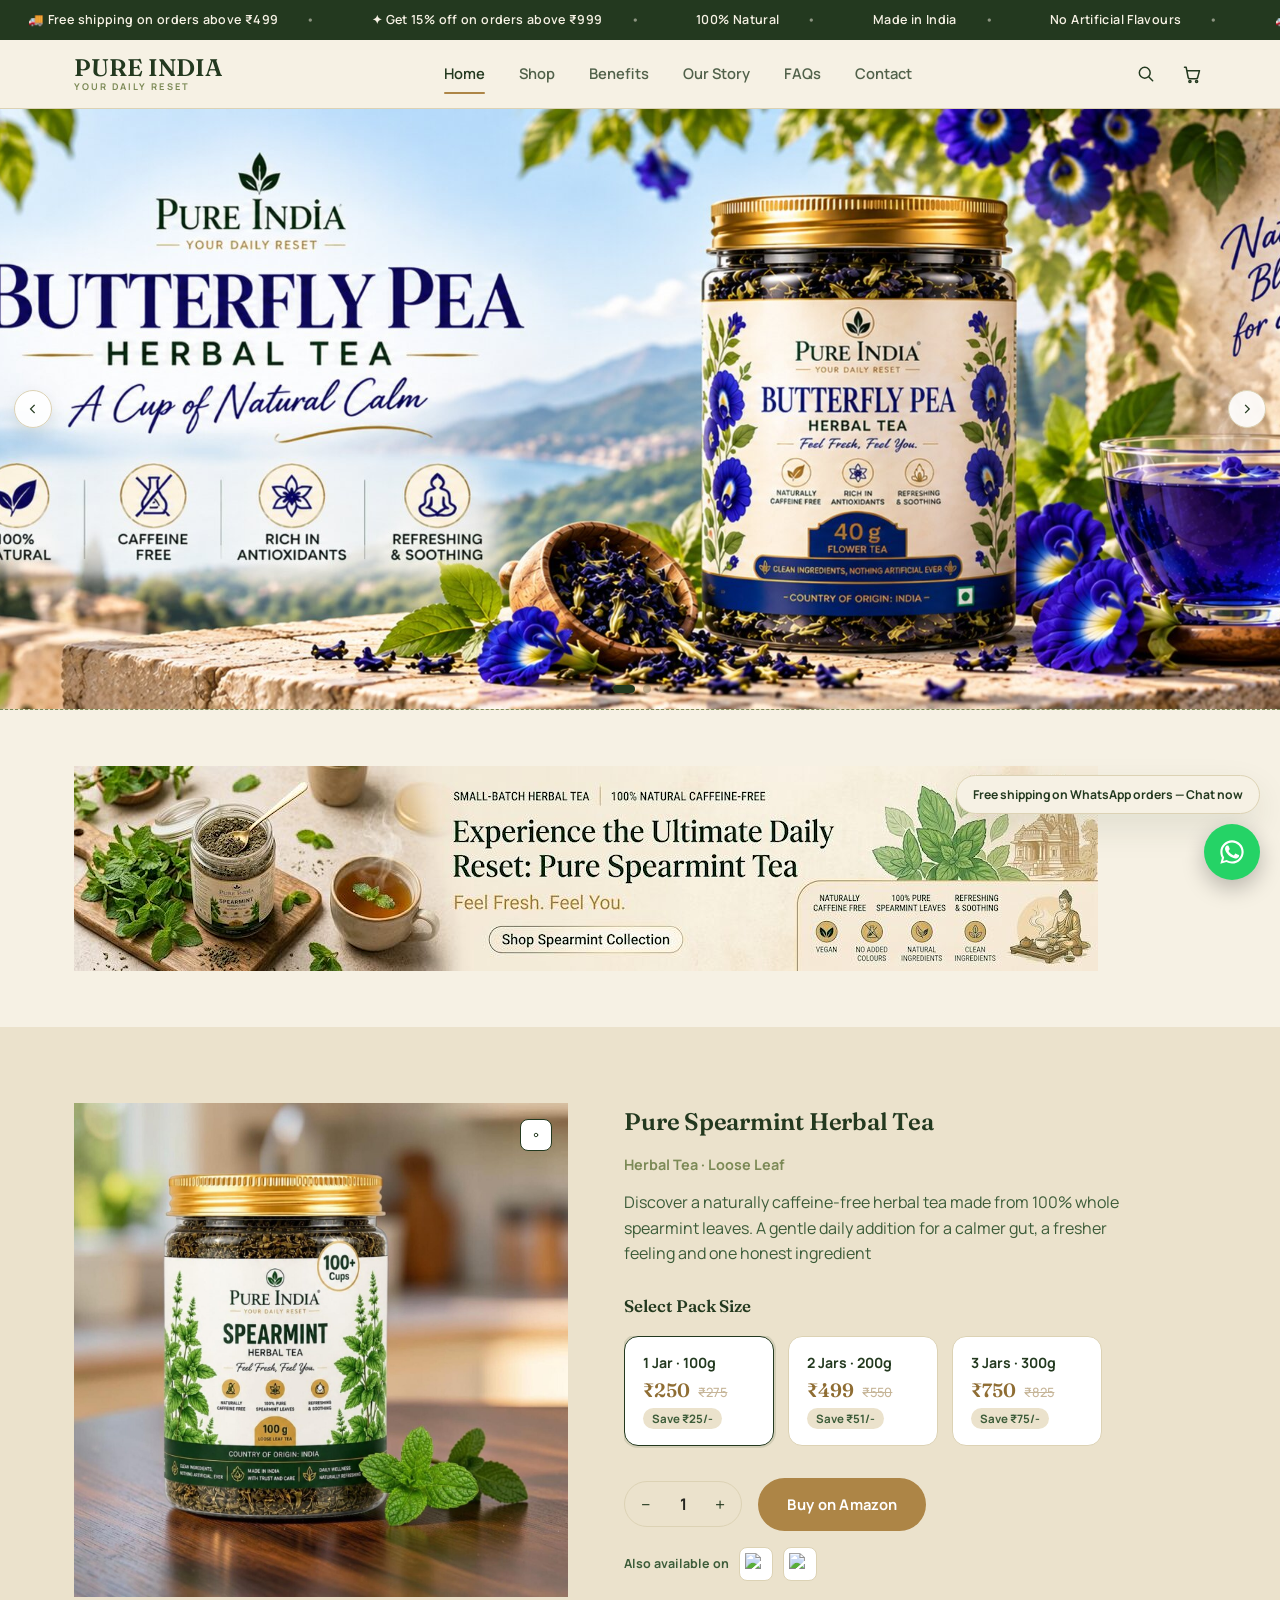
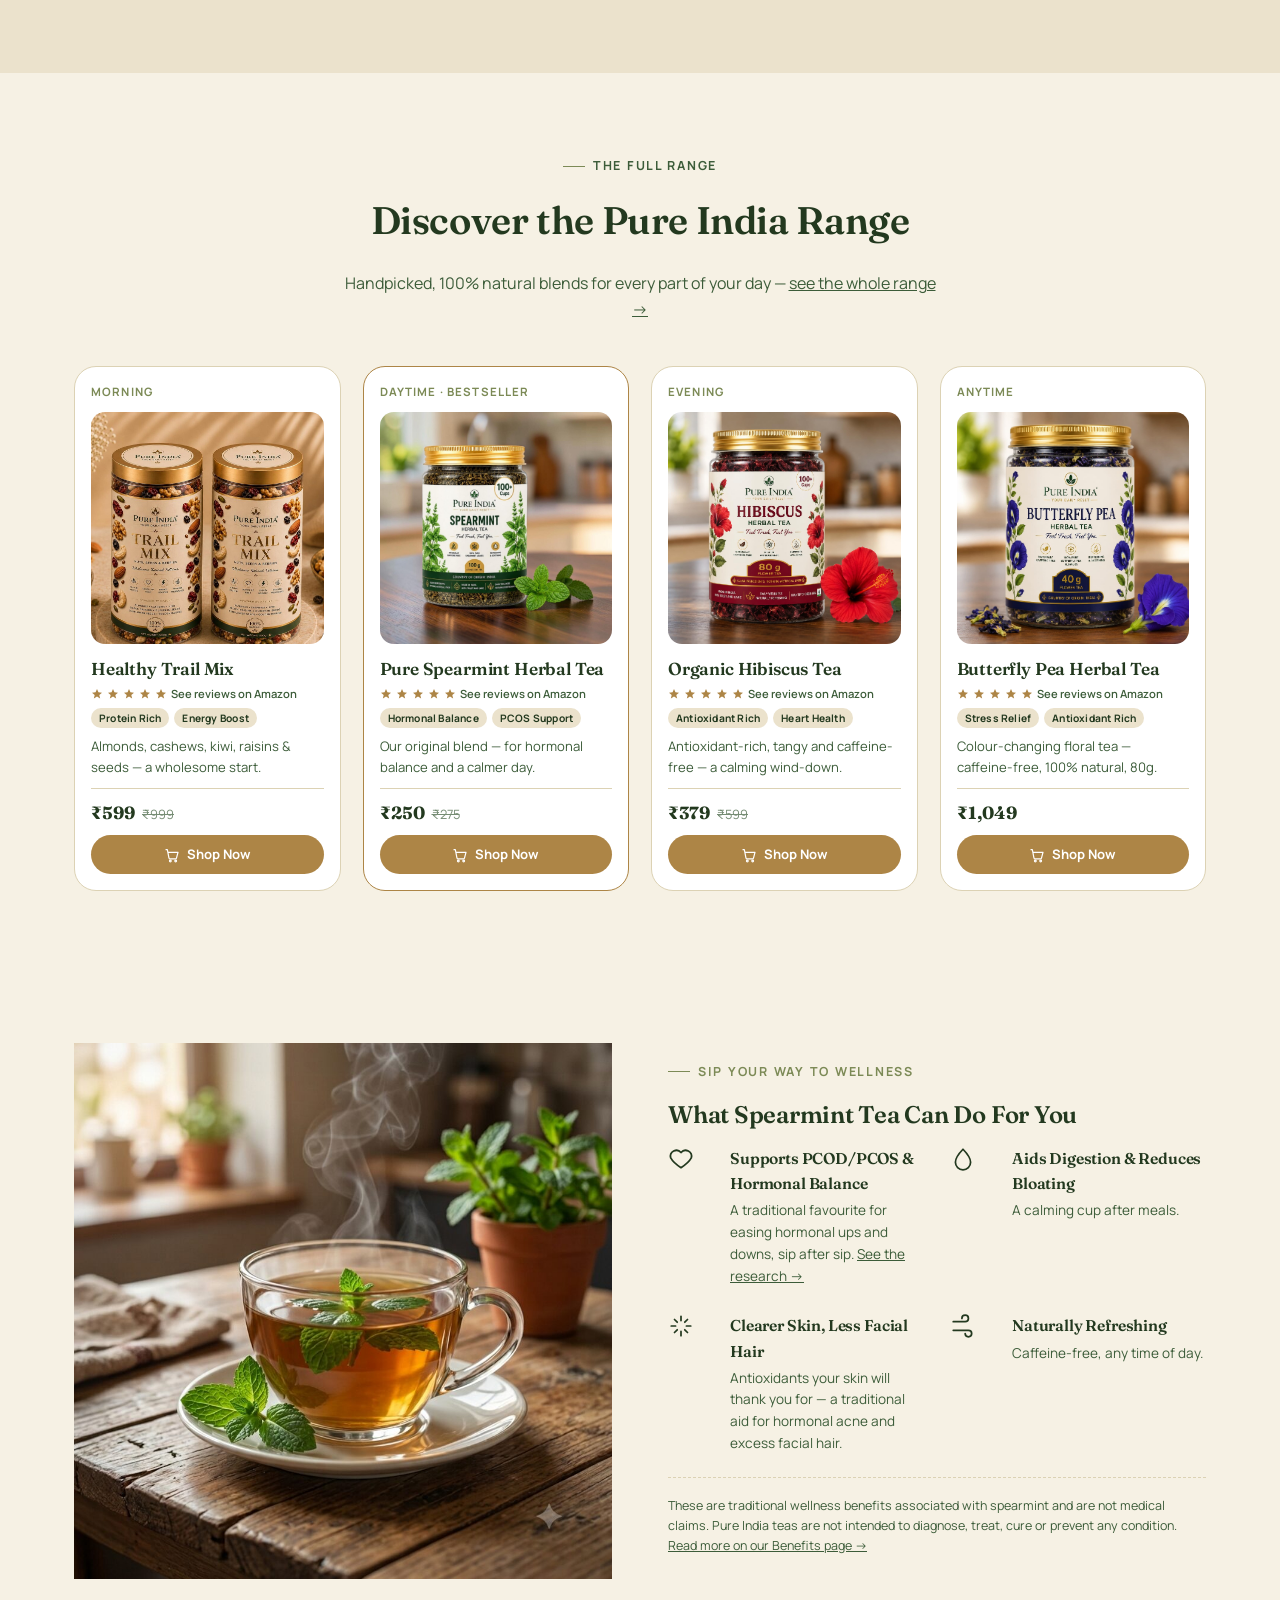
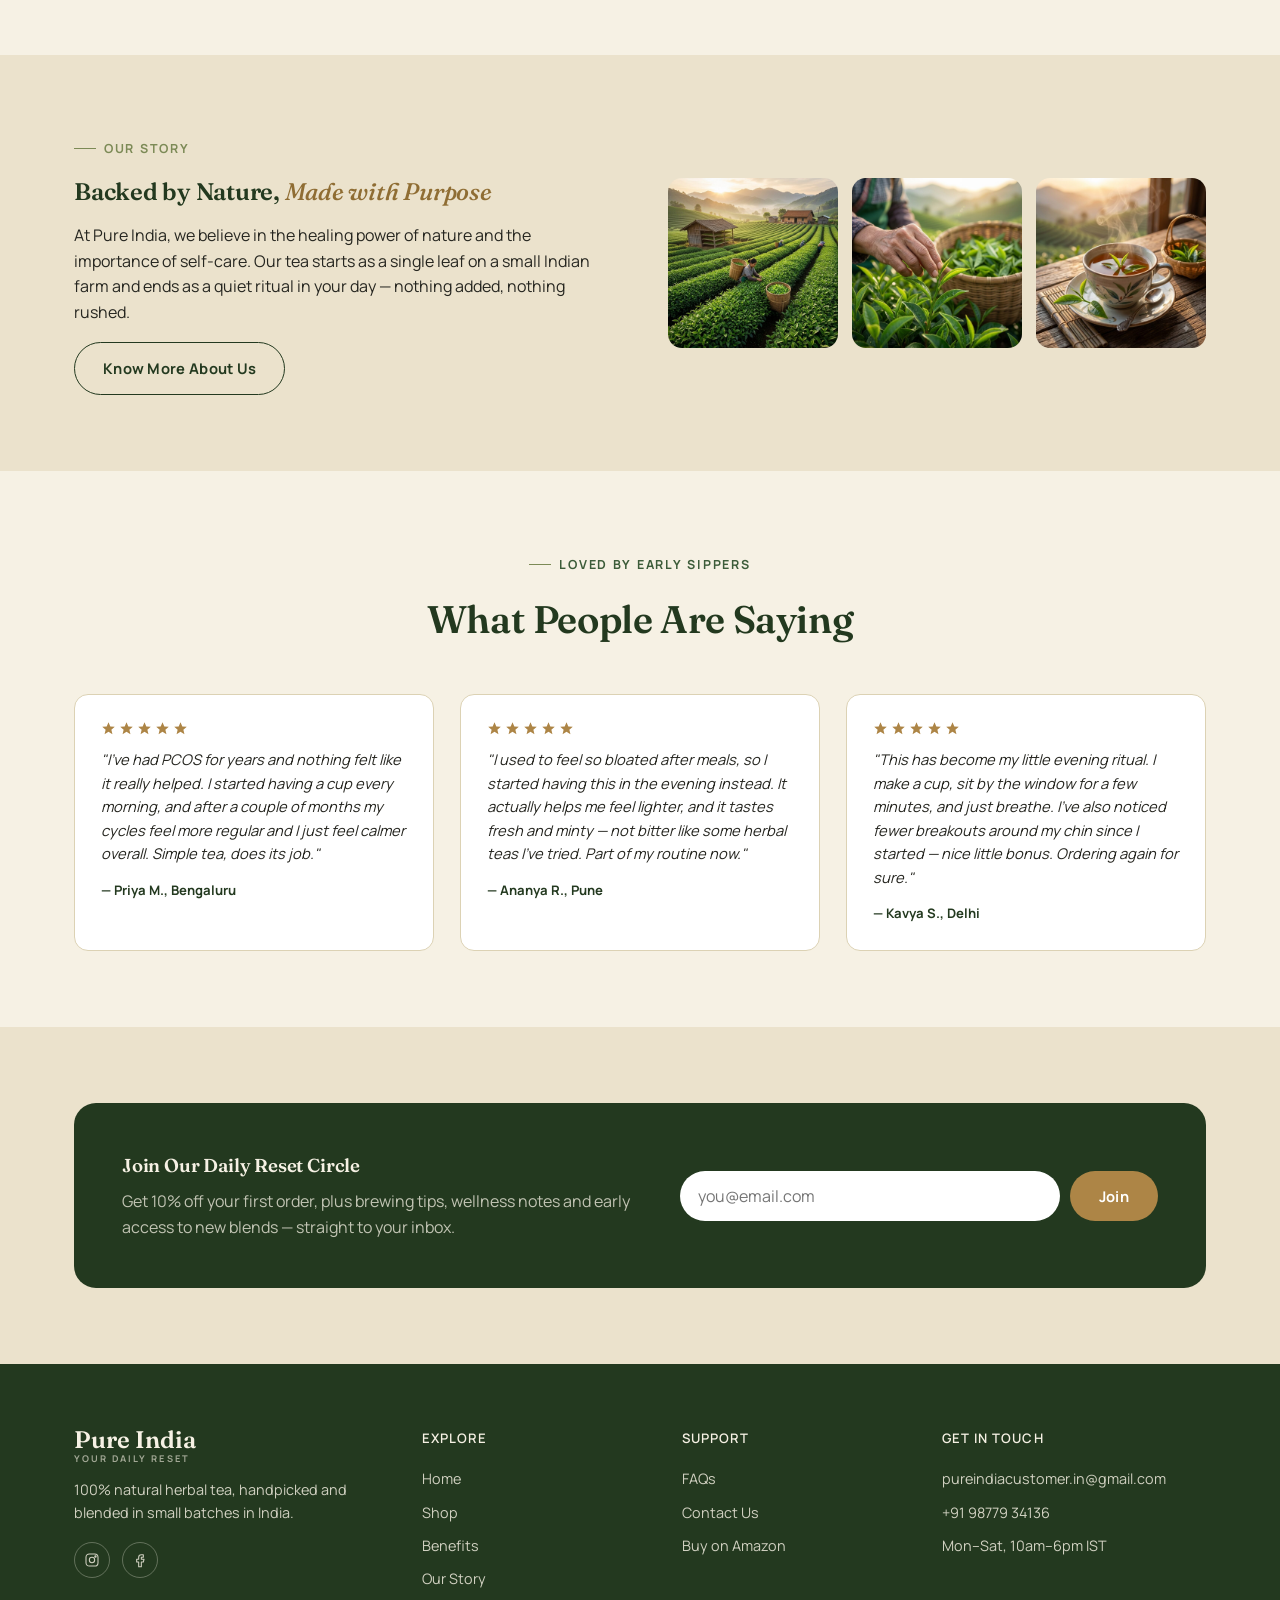
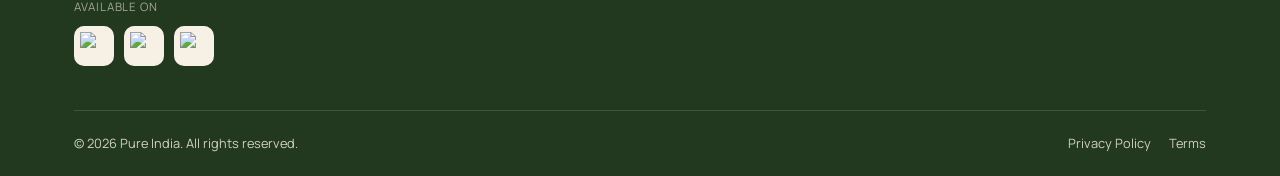
==== commit 39defdf4: "safe" ====
--- a/index.html
+++ b/index.html
@@ -90,34 +90,13 @@
     <div class="carousel" id="heroCarousel">
       <div class="carousel-track">
         <div class="carousel-slide">
-          <div class="carousel-caption">
-            <p class="eyebrow">Small-batch herbal tea</p>
-            <h1>Your Daily Reset,<br><span class="script">Naturally</span></h1>
-            <p>Pure Spearmint Herbal Tea — handpicked leaves, blended in small batches, for hormonal balance and
-              overall wellness.</p>
-            <a href="shop-spearmint.html" class="btn btn-primary">Shop Spearmint Tea</a>
-          </div>
-          <img src="public/carousal-1.jpg" alt="Spearmint jar with loose leaf tea">
-          <div class="pill-tag"><strong>100+</strong>cups per jar</div>
+          <a href="shop-butterflypea.html"><img src="public/carousal-1.jpg" alt="Pure India Butterfly Pea Herbal Tea — nature's blue brew for a brighter you"></a>
         </div>
         <div class="carousel-slide slide-promo">
-          <div class="carousel-caption">
-            <p class="eyebrow">India's Finest Wellness Teas</p>
-            <h1>Get <span class="script">15% Off</span></h1>
-            <p>On every order above ₹999. Stock up on your daily reset.</p>
-            <a href="shop.html" class="btn btn-gold">Shop Now</a>
-          </div>
-          <img src="public/carousal-2.jpg" alt="Promo graphic — 15% off on orders above ₹999, jar with gift packaging">
+          <a href="shop-hibiscus.html"><img src="public/carousal-2.jpg" alt="Pure India Hibiscus Herbal Tea — natural goodness in every cup"></a>
         </div>
         <div class="carousel-slide">
-          <div class="carousel-caption">
-            <p class="eyebrow">100% Natural · Caffeine-Free</p>
-            <h1>Made with Care, <span class="script">Made in India</span></h1>
-            <p>No dust, no fillers, no artificial colour or flavour — just whole spearmint leaves.</p>
-            <a href="benefits.html" class="btn btn-primary">See the Benefits</a>
-          </div>
-          <img src="public/carousal-3.jpg" alt="brewed cup with fresh mint">
-          <div class="pill-tag"><strong>100+</strong>cups per jar</div>
+          <a href="shop-spearmint.html"><img src="public/carousal-3.jpg" alt="Pure India Spearmint Herbal Tea — wellness for a fresher you"></a>
         </div>
       </div>
       <button class="carousel-arrow prev" aria-label="Previous slide">&#8249;</button>
@@ -148,7 +127,7 @@
             <circle cx="12" cy="12" r="3" />
           </svg>
         </div>
-        <img loading="lazy" src="public/image-1.jpg" alt="Pure Spearmint Tea jar">
+        <img loading="lazy" src="public/spearmint images/main.jpg" alt="Pure Spearmint Tea jar">
       </div>
 
       <div class="product-showcase-info">
@@ -210,18 +189,28 @@
             <svg viewBox="0 0 24 24" fill="none" stroke="currentColor" stroke-width="1" stroke-linecap="round" stroke-linejoin="round"><circle cx="7" cy="8" r="2.6"/><circle cx="16" cy="7" r="2"/><circle cx="17" cy="16" r="2.4"/><circle cx="8" cy="17" r="1.8"/><circle cx="12.5" cy="12" r="1.6"/></svg>
           </div>
           <h3>Healthy Trail Mix</h3>
+          <div class="shop-card-rating"><svg viewBox="0 0 24 24" fill="currentColor"><path d="M12 2l2.9 6.6 7.1.7-5.4 4.7 1.7 7-6.3-3.8-6.3 3.8 1.7-7L2 9.3l7.1-.7L12 2z"/></svg><svg viewBox="0 0 24 24" fill="currentColor"><path d="M12 2l2.9 6.6 7.1.7-5.4 4.7 1.7 7-6.3-3.8-6.3 3.8 1.7-7L2 9.3l7.1-.7L12 2z"/></svg><svg viewBox="0 0 24 24" fill="currentColor"><path d="M12 2l2.9 6.6 7.1.7-5.4 4.7 1.7 7-6.3-3.8-6.3 3.8 1.7-7L2 9.3l7.1-.7L12 2z"/></svg><svg viewBox="0 0 24 24" fill="currentColor"><path d="M12 2l2.9 6.6 7.1.7-5.4 4.7 1.7 7-6.3-3.8-6.3 3.8 1.7-7L2 9.3l7.1-.7L12 2z"/></svg><svg viewBox="0 0 24 24" fill="currentColor"><path d="M12 2l2.9 6.6 7.1.7-5.4 4.7 1.7 7-6.3-3.8-6.3 3.8 1.7-7L2 9.3l7.1-.7L12 2z"/></svg><span>See reviews on Amazon</span></div>
+          <div class="shop-card-tags"><span class="shop-card-tag">Protein Rich</span><span class="shop-card-tag">Energy Boost</span></div>
           <p>Almonds, cashews, kiwi, raisins &amp; seeds — a wholesome start.</p>
-          <div class="shop-card-foot"><span class="price">₹599</span><span class="btn btn-outline btn-sm">View</span></div>
+          <div class="shop-card-foot">
+            <div class="shop-card-price-row"><span class="price">₹599</span><span class="shop-card-price-old">₹999</span></div>
+            <span class="shop-card-cart-btn"><svg viewBox="0 0 24 24" fill="none" stroke="currentColor" stroke-width="1.8" stroke-linecap="round" stroke-linejoin="round"><path d="M3 4h2l2.4 12.2a2 2 0 0 0 2 1.6h7.4a2 2 0 0 0 2-1.6L21 8H6"/><circle cx="9.5" cy="21" r="1.3"/><circle cx="17.5" cy="21" r="1.3"/></svg>Shop Now</span>
+          </div>
         </a>
 
         <a href="shop-spearmint.html" class="shop-card shop-card-flagship">
           <span class="shop-card-time">Daytime · Bestseller</span>
           <div class="shop-card-visual" style="background:var(--cream-dark);">
-            <img loading="lazy" src="public/image-1.jpg" alt="Pure Spearmint Herbal Tea jar" style="width:100%; height:100%; object-fit:cover;">
+            <img loading="lazy" src="public/spearmint images/main.jpg" alt="Pure Spearmint Herbal Tea jar" style="width:100%; height:100%; object-fit:cover;">
           </div>
           <h3>Pure Spearmint Herbal Tea</h3>
+          <div class="shop-card-rating"><svg viewBox="0 0 24 24" fill="currentColor"><path d="M12 2l2.9 6.6 7.1.7-5.4 4.7 1.7 7-6.3-3.8-6.3 3.8 1.7-7L2 9.3l7.1-.7L12 2z"/></svg><svg viewBox="0 0 24 24" fill="currentColor"><path d="M12 2l2.9 6.6 7.1.7-5.4 4.7 1.7 7-6.3-3.8-6.3 3.8 1.7-7L2 9.3l7.1-.7L12 2z"/></svg><svg viewBox="0 0 24 24" fill="currentColor"><path d="M12 2l2.9 6.6 7.1.7-5.4 4.7 1.7 7-6.3-3.8-6.3 3.8 1.7-7L2 9.3l7.1-.7L12 2z"/></svg><svg viewBox="0 0 24 24" fill="currentColor"><path d="M12 2l2.9 6.6 7.1.7-5.4 4.7 1.7 7-6.3-3.8-6.3 3.8 1.7-7L2 9.3l7.1-.7L12 2z"/></svg><svg viewBox="0 0 24 24" fill="currentColor"><path d="M12 2l2.9 6.6 7.1.7-5.4 4.7 1.7 7-6.3-3.8-6.3 3.8 1.7-7L2 9.3l7.1-.7L12 2z"/></svg><span>See reviews on Amazon</span></div>
+          <div class="shop-card-tags"><span class="shop-card-tag">Hormonal Balance</span><span class="shop-card-tag">PCOS Support</span></div>
           <p>Our original blend — for hormonal balance and a calmer day.</p>
-          <div class="shop-card-foot"><span class="price">₹250</span><span class="btn btn-primary btn-sm">View</span></div>
+          <div class="shop-card-foot">
+            <div class="shop-card-price-row"><span class="price">₹250</span><span class="shop-card-price-old">₹275</span></div>
+            <span class="shop-card-cart-btn"><svg viewBox="0 0 24 24" fill="none" stroke="currentColor" stroke-width="1.8" stroke-linecap="round" stroke-linejoin="round"><path d="M3 4h2l2.4 12.2a2 2 0 0 0 2 1.6h7.4a2 2 0 0 0 2-1.6L21 8H6"/><circle cx="9.5" cy="21" r="1.3"/><circle cx="17.5" cy="21" r="1.3"/></svg>Shop Now</span>
+          </div>
         </a>
 
         <a href="shop-hibiscus.html" class="shop-card">
@@ -230,8 +219,13 @@
             <svg viewBox="0 0 24 24" fill="none" stroke="currentColor" stroke-width="1" stroke-linecap="round" stroke-linejoin="round"><path d="M12 2c1.5 2 1.5 4 0 6-1.5-2-1.5-4 0-6z"/><path d="M12 22c1.5-2 1.5-4 0-6-1.5 2-1.5 4 0 6z"/><path d="M2 12c2-1.5 4-1.5 6 0-2 1.5-4 1.5-6 0z"/><path d="M22 12c-2-1.5-4-1.5-6 0 2 1.5 4 1.5 6 0z"/><circle cx="12" cy="12" r="2.6"/></svg>
           </div>
           <h3>Organic Hibiscus Tea</h3>
+          <div class="shop-card-rating"><svg viewBox="0 0 24 24" fill="currentColor"><path d="M12 2l2.9 6.6 7.1.7-5.4 4.7 1.7 7-6.3-3.8-6.3 3.8 1.7-7L2 9.3l7.1-.7L12 2z"/></svg><svg viewBox="0 0 24 24" fill="currentColor"><path d="M12 2l2.9 6.6 7.1.7-5.4 4.7 1.7 7-6.3-3.8-6.3 3.8 1.7-7L2 9.3l7.1-.7L12 2z"/></svg><svg viewBox="0 0 24 24" fill="currentColor"><path d="M12 2l2.9 6.6 7.1.7-5.4 4.7 1.7 7-6.3-3.8-6.3 3.8 1.7-7L2 9.3l7.1-.7L12 2z"/></svg><svg viewBox="0 0 24 24" fill="currentColor"><path d="M12 2l2.9 6.6 7.1.7-5.4 4.7 1.7 7-6.3-3.8-6.3 3.8 1.7-7L2 9.3l7.1-.7L12 2z"/></svg><svg viewBox="0 0 24 24" fill="currentColor"><path d="M12 2l2.9 6.6 7.1.7-5.4 4.7 1.7 7-6.3-3.8-6.3 3.8 1.7-7L2 9.3l7.1-.7L12 2z"/></svg><span>See reviews on Amazon</span></div>
+          <div class="shop-card-tags"><span class="shop-card-tag">Antioxidant Rich</span><span class="shop-card-tag">Heart Health</span></div>
           <p>Antioxidant-rich, tangy and caffeine-free — a calming wind-down.</p>
-          <div class="shop-card-foot"><span class="price">₹379</span><span class="btn btn-outline btn-sm">View</span></div>
+          <div class="shop-card-foot">
+            <div class="shop-card-price-row"><span class="price">₹379</span><span class="shop-card-price-old">₹599</span></div>
+            <span class="shop-card-cart-btn"><svg viewBox="0 0 24 24" fill="none" stroke="currentColor" stroke-width="1.8" stroke-linecap="round" stroke-linejoin="round"><path d="M3 4h2l2.4 12.2a2 2 0 0 0 2 1.6h7.4a2 2 0 0 0 2-1.6L21 8H6"/><circle cx="9.5" cy="21" r="1.3"/><circle cx="17.5" cy="21" r="1.3"/></svg>Shop Now</span>
+          </div>
         </a>
 
         <a href="shop-butterflypea.html" class="shop-card">
@@ -240,8 +234,13 @@
             <svg viewBox="0 0 24 24" fill="none" stroke="currentColor" stroke-width="1" stroke-linecap="round" stroke-linejoin="round"><path d="M12 3c2 2 3 4 3 6.5S13.5 14 12 14s-3-2-3-4.5S10 5 12 3z"/><path d="M12 14c1.5 1 2.5 2.5 2.5 4.5S13 22 12 22s-2.5-1.5-2.5-3.5S10.5 15 12 14z"/></svg>
           </div>
           <h3>Butterfly Pea Herbal Tea</h3>
+          <div class="shop-card-rating"><svg viewBox="0 0 24 24" fill="currentColor"><path d="M12 2l2.9 6.6 7.1.7-5.4 4.7 1.7 7-6.3-3.8-6.3 3.8 1.7-7L2 9.3l7.1-.7L12 2z"/></svg><svg viewBox="0 0 24 24" fill="currentColor"><path d="M12 2l2.9 6.6 7.1.7-5.4 4.7 1.7 7-6.3-3.8-6.3 3.8 1.7-7L2 9.3l7.1-.7L12 2z"/></svg><svg viewBox="0 0 24 24" fill="currentColor"><path d="M12 2l2.9 6.6 7.1.7-5.4 4.7 1.7 7-6.3-3.8-6.3 3.8 1.7-7L2 9.3l7.1-.7L12 2z"/></svg><svg viewBox="0 0 24 24" fill="currentColor"><path d="M12 2l2.9 6.6 7.1.7-5.4 4.7 1.7 7-6.3-3.8-6.3 3.8 1.7-7L2 9.3l7.1-.7L12 2z"/></svg><svg viewBox="0 0 24 24" fill="currentColor"><path d="M12 2l2.9 6.6 7.1.7-5.4 4.7 1.7 7-6.3-3.8-6.3 3.8 1.7-7L2 9.3l7.1-.7L12 2z"/></svg><span>See reviews on Amazon</span></div>
+          <div class="shop-card-tags"><span class="shop-card-tag">Stress Relief</span><span class="shop-card-tag">Antioxidant Rich</span></div>
           <p>Colour-changing floral tea — caffeine-free, 100% natural, 80g.</p>
-          <div class="shop-card-foot"><span class="price">₹1,049</span><span class="btn btn-outline btn-sm">View</span></div>
+          <div class="shop-card-foot">
+            <div class="shop-card-price-row"><span class="price">₹1,049</span></div>
+            <span class="shop-card-cart-btn"><svg viewBox="0 0 24 24" fill="none" stroke="currentColor" stroke-width="1.8" stroke-linecap="round" stroke-linejoin="round"><path d="M3 4h2l2.4 12.2a2 2 0 0 0 2 1.6h7.4a2 2 0 0 0 2-1.6L21 8H6"/><circle cx="9.5" cy="21" r="1.3"/><circle cx="17.5" cy="21" r="1.3"/></svg>Shop Now</span>
+          </div>
         </a>
 
       </div>
@@ -411,7 +410,7 @@
           <p style="max-width:280px; font-size:.9rem;">100% natural herbal tea, handpicked and blended in small batches
             in India.</p>
           <div class="footer-social">
-            <a href="#" aria-label="Instagram"><svg viewBox="0 0 24 24" fill="none" stroke="currentColor"
+            <a href="https://www.instagram.com/pureindiaorganics?stkn=MWQ2cTBjeGtmY3d0aw%3D%3D" target="_blank" rel="noopener" aria-label="Instagram"><svg viewBox="0 0 24 24" fill="none" stroke="currentColor"
                 stroke-width="1.6">
                 <rect x="3" y="3" width="18" height="18" rx="5" />
                 <circle cx="12" cy="12" r="4" />
--- a/css/style.css
+++ b/css/style.css
@@ -344,6 +344,8 @@
   object-fit:cover;
   z-index:1;
 }
+.carousel-slide a{ position:absolute; inset:0; z-index:1; display:block; cursor:pointer; }
+.carousel-slide a img{ position:static; }
 .carousel-caption{
   position:absolute;
   left:6%;
@@ -1081,7 +1083,7 @@
   background:var(--white);
   border:1.5px solid var(--line);
   border-radius:var(--radius-lg);
-  padding:20px;
+  padding:16px;
   transition:transform .2s ease, box-shadow .2s ease, border-color .2s ease;
 }
 a.shop-card:hover{ transform:translateY(-4px); box-shadow:var(--shadow-soft); border-color:var(--gold); }
@@ -1098,10 +1100,28 @@
   margin-bottom:14px;
 }
 .shop-card-visual svg{ width:38%; height:38%; opacity:.92; }
-.shop-card h3{ font-size:1.15rem; margin-bottom:6px; }
-.shop-card p{ font-size:.86rem; color:var(--forest-light); flex-grow:1; }
-.shop-card-foot{ display:flex; align-items:center; justify-content:space-between; margin-top:14px; padding-top:14px; border-top:1px solid var(--line); }
-.shop-card-foot .price{ font-size:1.2rem; }
+.shop-card h3{ font-size:1.08rem; line-height:1.25; margin-bottom:5px; }
+.shop-card p{
+  font-size:.82rem; color:var(--forest-light); margin-bottom:0;
+  display:-webkit-box; -webkit-line-clamp:2; -webkit-box-orient:vertical; overflow:hidden;
+}
+.shop-card-rating{ display:flex; align-items:center; gap:4px; margin-bottom:5px; }
+.shop-card-rating svg{ width:12px; height:12px; color:var(--gold); flex-shrink:0; }
+.shop-card-rating span{ font-size:.7rem; color:var(--forest-light); font-weight:600; }
+.shop-card-tags{ display:flex; flex-wrap:wrap; gap:5px; margin-bottom:8px; }
+.shop-card-tag{ font-size:.64rem; font-weight:700; letter-spacing:.02em; color:var(--forest); background:var(--cream-dark); padding:2px 8px; border-radius:999px; white-space:nowrap; }
+.shop-card-foot{ display:flex; flex-direction:column; gap:8px; margin-top:10px; padding-top:10px; border-top:1px solid var(--line); }
+.shop-card-price-row{ display:flex; align-items:baseline; gap:7px; }
+.shop-card-foot .price{ font-size:1.1rem; font-weight:700; color:var(--forest); }
+.shop-card-price-old{ font-size:.8rem; color:var(--forest-light); text-decoration:line-through; opacity:.7; }
+.shop-card-cart-btn{
+  display:flex; align-items:center; justify-content:center; gap:7px;
+  width:100%; background:var(--gold); color:var(--white);
+  font-size:.82rem; font-weight:700; padding:9px 14px; border-radius:999px;
+  transition:background .2s ease;
+}
+.shop-card-cart-btn svg{ width:16px; height:16px; }
+a.shop-card:hover .shop-card-cart-btn{ background:var(--gold-dark); }
 .shop-card-flagship{ border-color:var(--gold); }
 .shop-card-bundle{ background:var(--forest); border-color:var(--forest); }
 .shop-card-bundle h3, .shop-card-bundle p{ color:var(--cream); }
@@ -1120,6 +1140,7 @@
 .placeholder-trailmix{ background:linear-gradient(160deg,#6B4A2B,var(--gold)); }
 .placeholder-bundle{ background:linear-gradient(160deg,var(--forest),var(--olive)); }
 .placeholder-butterflypea{ background:linear-gradient(160deg,#4A3B8C,#8E7CD6); }
+.placeholder-spearmint{ background:linear-gradient(160deg,var(--forest),#5C8A5C); }
 .crosssell-butterflypea{ background:linear-gradient(160deg,#4A3B8C,#8E7CD6); color:var(--cream); }
 
 /* Cross-sell strip (bottom of each product page) */
@@ -1270,7 +1291,21 @@
   .timeline{ grid-template-columns:1fr; }
   .timeline-3col{ grid-template-columns:1fr; }
   .value-grid{ grid-template-columns:1fr; gap:20px; }
-  .shop-grid{ grid-template-columns:1fr; }
+  .shop-grid{ grid-template-columns:1fr 1fr; gap:10px; }
+  .shop-card{ padding:10px; }
+  .shop-card h3{ font-size:.88rem; line-height:1.2; margin-bottom:3px; }
+  .shop-card p{ font-size:.72rem; -webkit-line-clamp:1; }
+  .shop-card-time{ font-size:.58rem; margin-bottom:5px; }
+  .shop-card-rating{ margin-bottom:4px; }
+  .shop-card-rating svg{ width:10px; height:10px; }
+  .shop-card-rating span{ font-size:.6rem; }
+  .shop-card-tags{ margin-bottom:6px; }
+  .shop-card-tag{ font-size:.58rem; padding:2px 6px; }
+  .shop-card-foot{ gap:6px; margin-top:8px; padding-top:8px; }
+  .shop-card-foot .price{ font-size:.96rem; }
+  .shop-card-price-old{ font-size:.7rem; }
+  .shop-card-cart-btn{ font-size:.74rem; padding:8px 10px; gap:5px; }
+  .shop-card-cart-btn svg{ width:14px; height:14px; }
   .gallery-thumbs{ grid-template-columns:repeat(4,1fr); }
   .newsletter{ padding:32px 24px; }
   .hero-carousel .carousel-slide{ height:420px; }
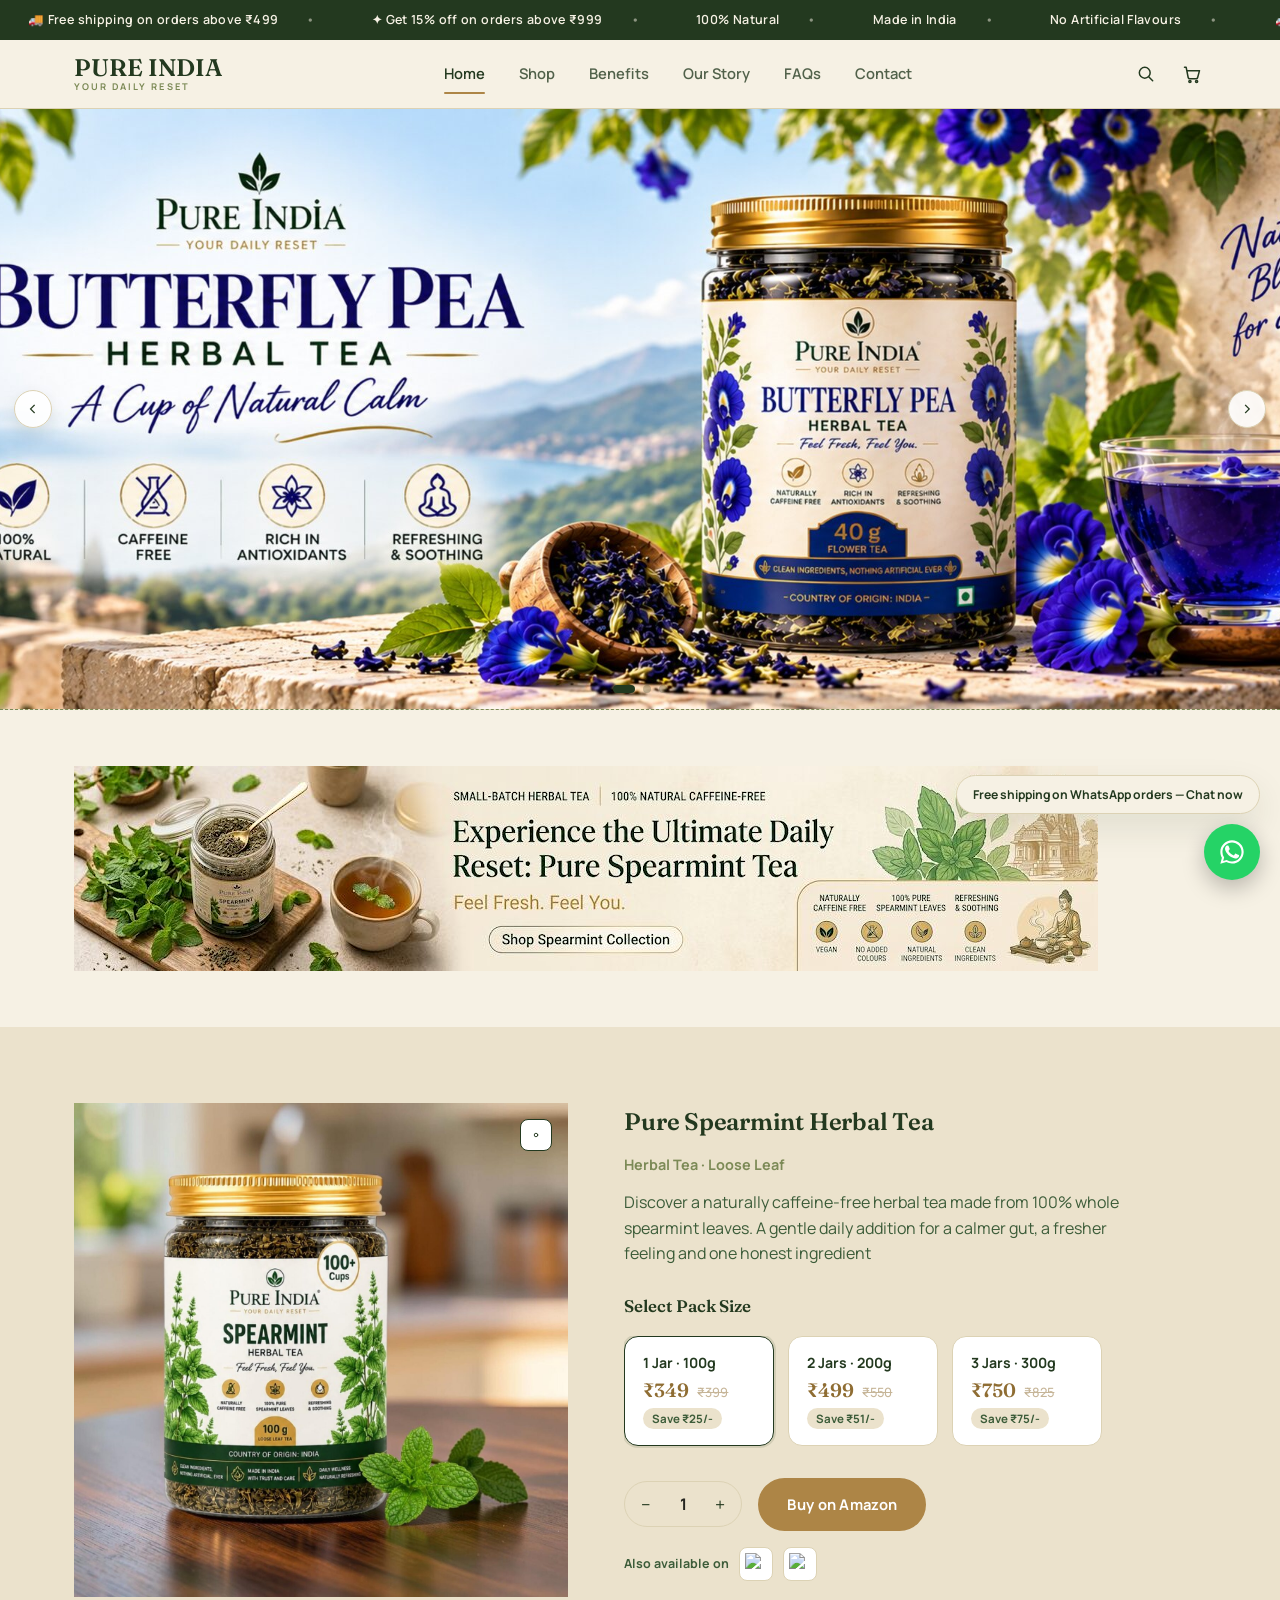
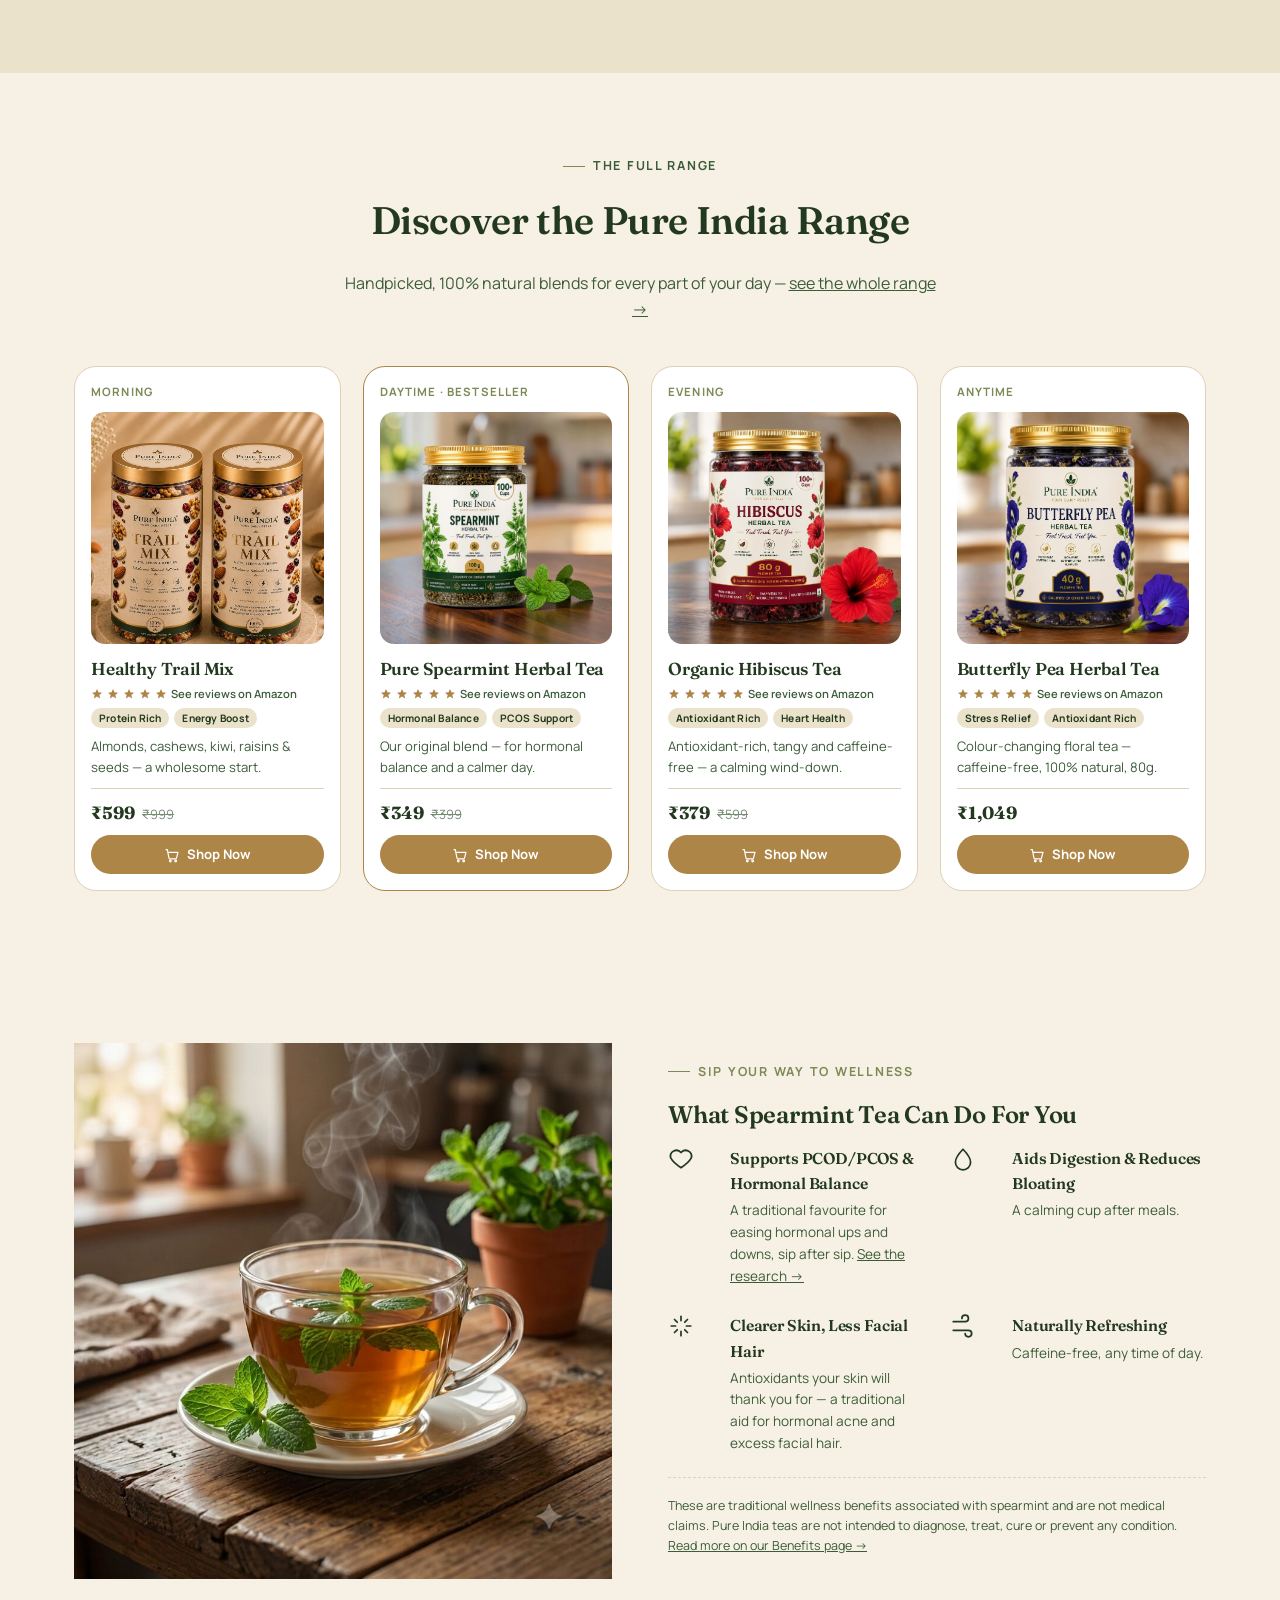
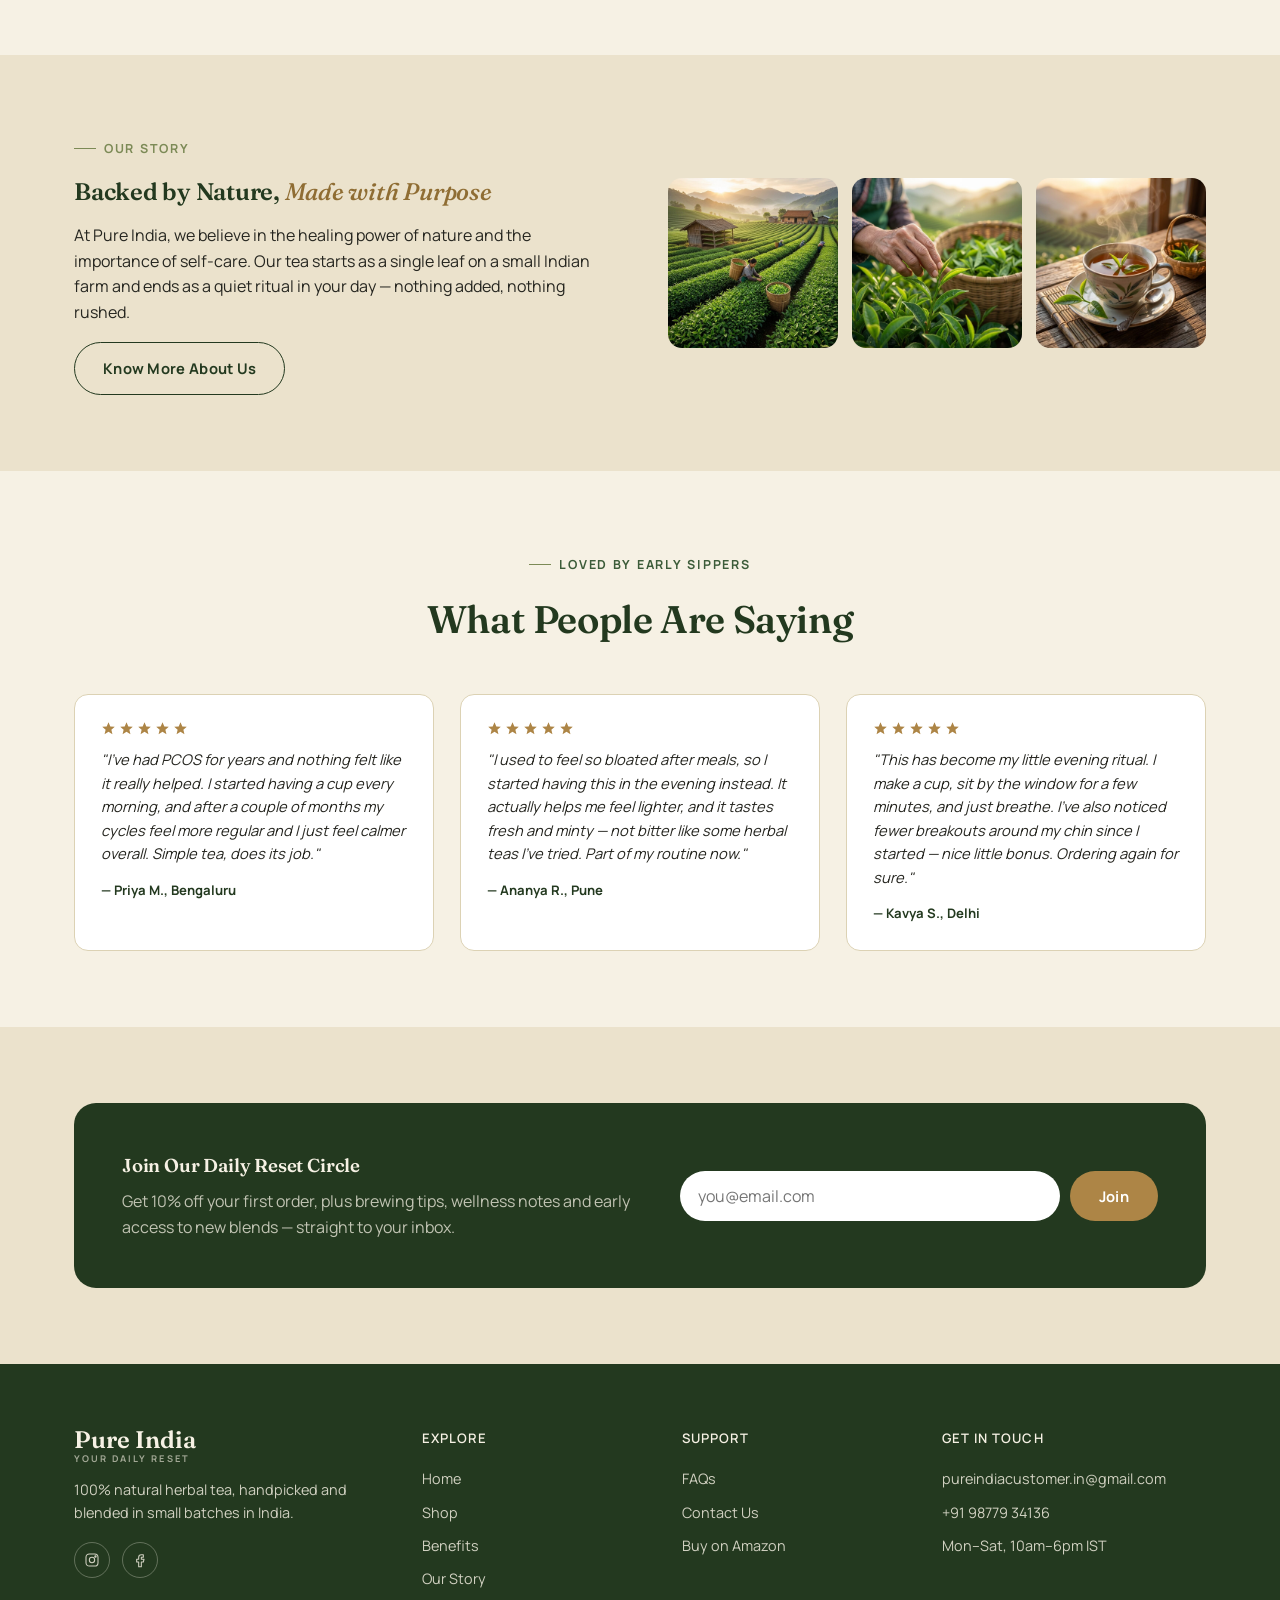
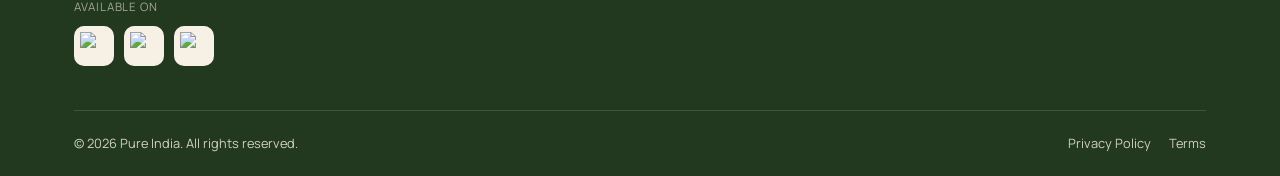
==== commit fbfb2591: "safe" ====
--- a/index.html
+++ b/index.html
@@ -141,7 +141,7 @@
         <div class="pack-scroller">
           <button class="pack-card active" type="button">
             <span class="pack-label">1 Jar · 100g</span>
-            <span class="pack-price">₹250 <del>₹275</del></span>
+            <span class="pack-price">₹349 <del>₹399</del></span>
             <span class="pack-save">Save ₹25/-</span>
           </button>
           <button class="pack-card" type="button">
@@ -208,7 +208,7 @@
           <div class="shop-card-tags"><span class="shop-card-tag">Hormonal Balance</span><span class="shop-card-tag">PCOS Support</span></div>
           <p>Our original blend — for hormonal balance and a calmer day.</p>
           <div class="shop-card-foot">
-            <div class="shop-card-price-row"><span class="price">₹250</span><span class="shop-card-price-old">₹275</span></div>
+            <div class="shop-card-price-row"><span class="price">₹349</span><span class="shop-card-price-old">₹399</span></div>
             <span class="shop-card-cart-btn"><svg viewBox="0 0 24 24" fill="none" stroke="currentColor" stroke-width="1.8" stroke-linecap="round" stroke-linejoin="round"><path d="M3 4h2l2.4 12.2a2 2 0 0 0 2 1.6h7.4a2 2 0 0 0 2-1.6L21 8H6"/><circle cx="9.5" cy="21" r="1.3"/><circle cx="17.5" cy="21" r="1.3"/></svg>Shop Now</span>
           </div>
         </a>
--- a/css/style.css
+++ b/css/style.css
@@ -333,7 +333,7 @@
   padding:20px;
   flex-shrink:0;
 }
-.hero-carousel .carousel-slide{ height:600px; min-height:0; }
+.hero-carousel .carousel-slide{ height:600px; aspect-ratio:auto; min-height:0; }
 .carousel-slide svg{ width:44px; height:44px; opacity:.65; }
 .carousel-slide span{ font-size:.78rem; font-weight:700; letter-spacing:.03em; max-width:240px; opacity:.85; }
 .carousel-slide img{
@@ -342,6 +342,7 @@
   width:100%;
   height:100%;
   object-fit:cover;
+  object-position:50% center;
   z-index:1;
 }
 .carousel-slide a{ position:absolute; inset:0; z-index:1; display:block; cursor:pointer; }
@@ -685,6 +686,20 @@
   gap:10px;
   margin:18px 0 26px;
 }
+.variant-row{ display:flex; gap:10px; margin:6px 0 4px; }
+.variant-btn{
+  padding:9px 20px;
+  border-radius:999px;
+  border:1.5px solid var(--line);
+  background:var(--white);
+  color:var(--forest);
+  font-weight:700;
+  font-size:.88rem;
+  cursor:pointer;
+  transition:all .2s ease;
+}
+.variant-btn:hover{ border-color:var(--forest); }
+.variant-btn.active{ background:var(--forest); border-color:var(--forest); color:var(--cream); }
 .price{ font-family:'Fraunces', serif; font-size:2rem; color:var(--gold-dark); font-weight:600; }
 .price-old{ text-decoration:line-through; opacity:.5; font-size:1rem; }
 .rating{ display:flex; align-items:center; gap:6px; margin-bottom:8px; }
@@ -1266,7 +1281,8 @@
   .timeline-3col{ grid-template-columns:1fr 1fr; }
   .brew-steps{ grid-template-columns:1fr 1fr; }
   .form-grid{ grid-template-columns:1fr; }
-  .hero-carousel .carousel-slide{ height:480px; }
+  .hero-carousel .carousel-slide{ height:420px; aspect-ratio:auto; }
+  .carousel-slide img{ object-position:32% center; }
   .shop-grid{ grid-template-columns:1fr 1fr; }
   .crosssell-grid{ grid-template-columns:1fr; }
 }
@@ -1308,7 +1324,8 @@
   .shop-card-cart-btn svg{ width:14px; height:14px; }
   .gallery-thumbs{ grid-template-columns:repeat(4,1fr); }
   .newsletter{ padding:32px 24px; }
-  .hero-carousel .carousel-slide{ height:420px; }
+  .hero-carousel .carousel-slide{ height:300px; aspect-ratio:auto; }
+  .carousel-slide img{ object-position:15% center; }
   .carousel-caption{
     left:5%; right:5%;
     width:auto;
